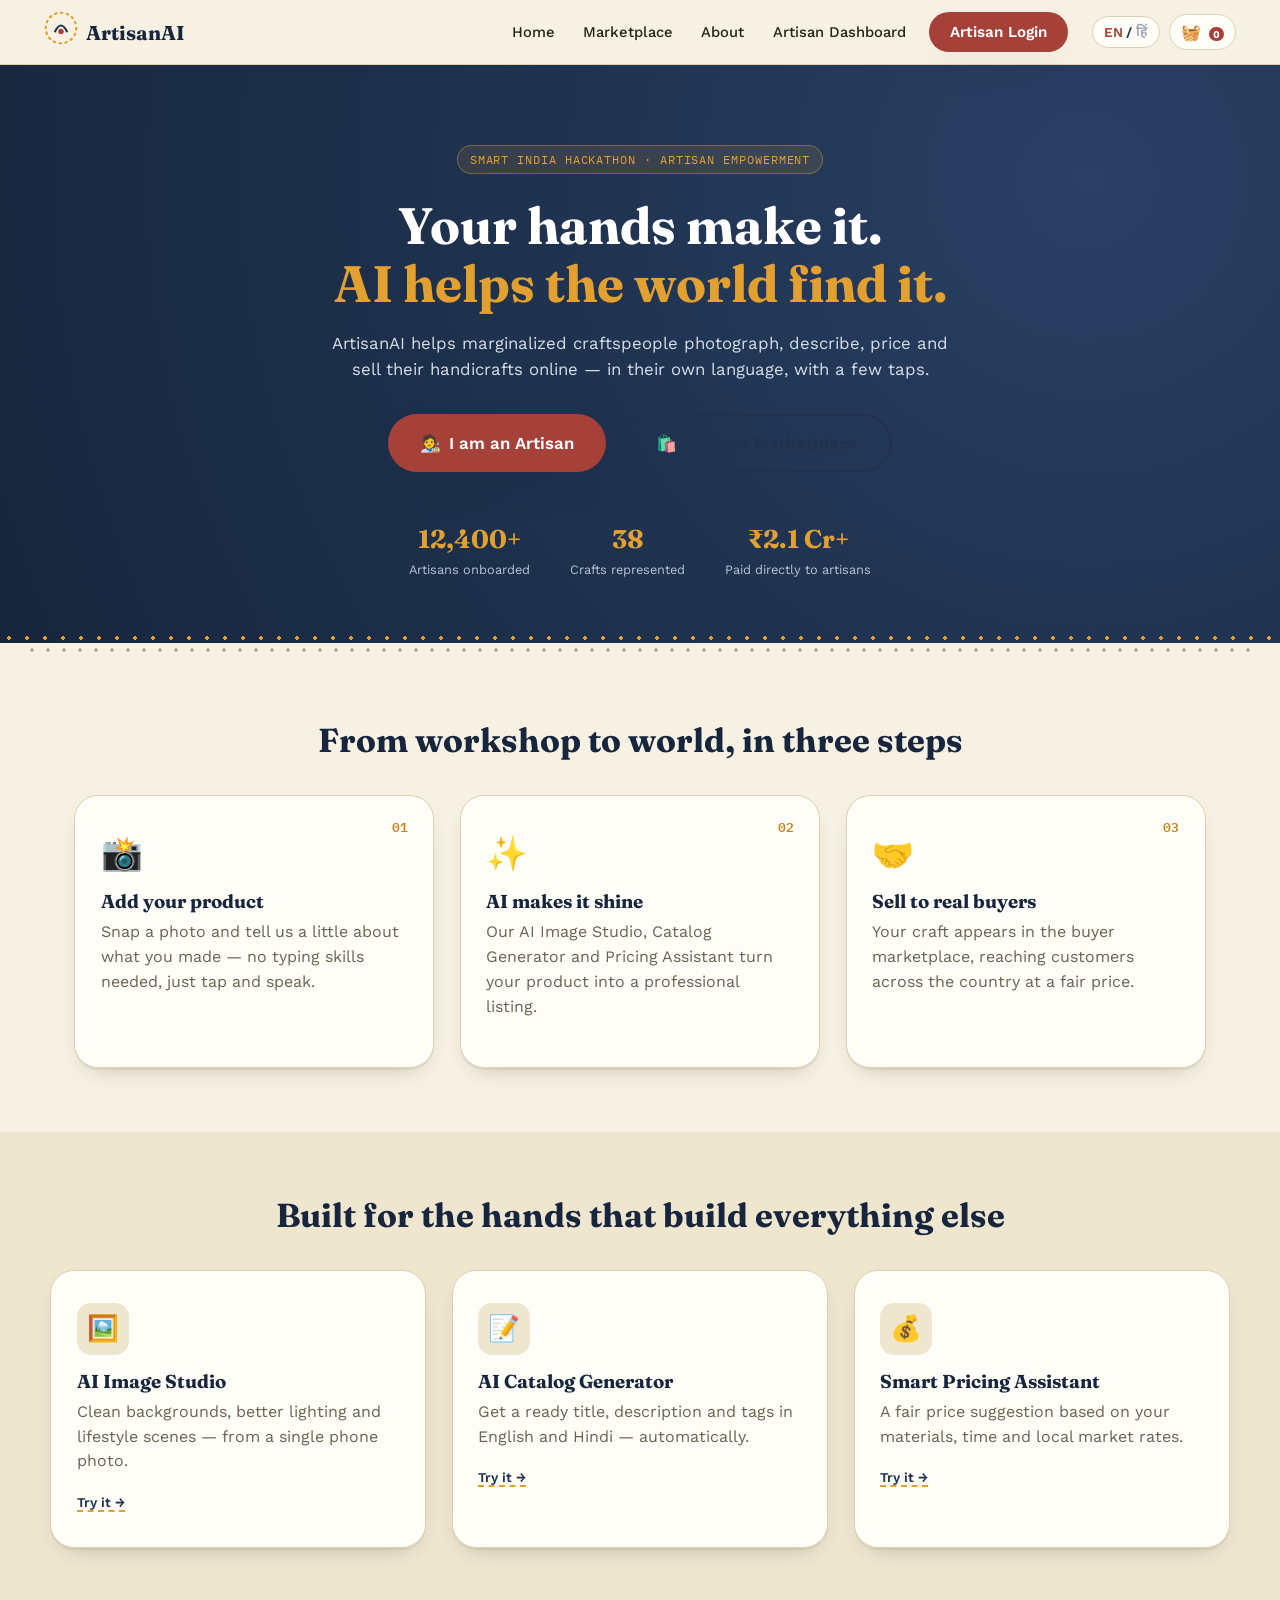
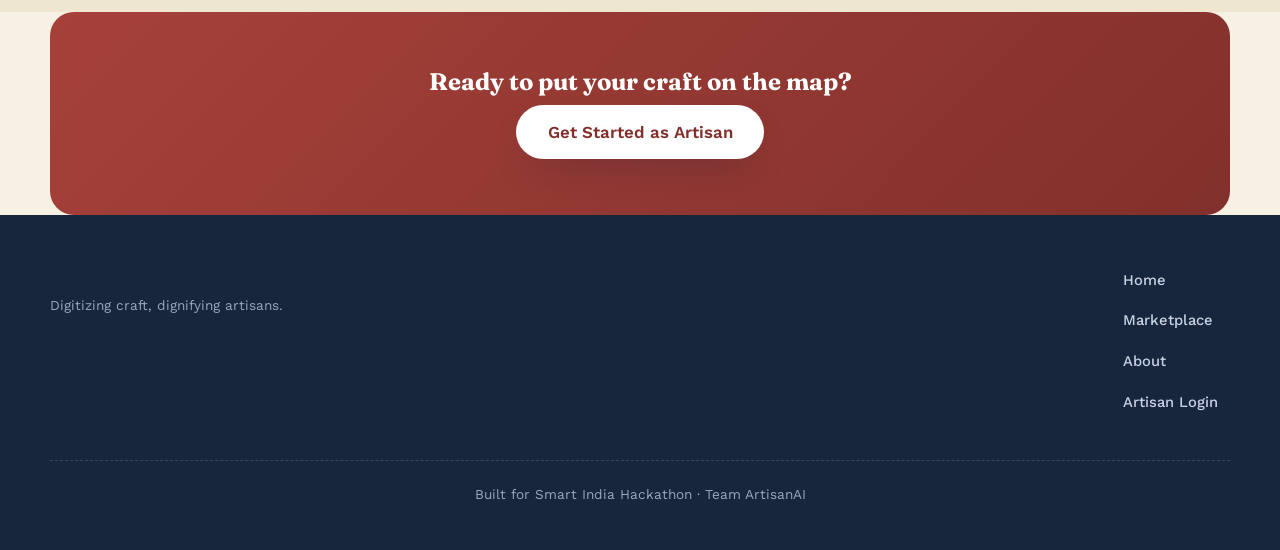
==== frontend/index.html @ 98813cf6 "prepare ArtisianAI for deployment" ====
<!DOCTYPE html>
<html lang="en">
<head>
<meta charset="UTF-8">
<meta name="viewport" content="width=device-width, initial-scale=1.0">
<title>ArtisanAI — Your Craft, Digitized</title>
<meta name="description" content="ArtisanAI helps marginalized artisans digitize, price and sell their handicrafts with the help of AI.">

<link rel="preconnect" href="https://fonts.googleapis.com">
<link href="https://fonts.googleapis.com/css2?family=Fraunces:opsz,wght@9..144,400;9..144,600;9..144,700&family=Work+Sans:wght@400;500;600;700&family=Noto+Sans+Devanagari:wght@400;500;600;700&family=IBM+Plex+Mono:wght@500;600&display=swap" rel="stylesheet">

<link rel="stylesheet" href="style.css">
</head>
<body>

<!-- ============ SITE HEADER ============ -->
<header class="site-header" id="siteHeader">
  <div class="header-inner">
    <a href="#landing" class="brand" data-target="landing">
      <span class="brand-mark" aria-hidden="true">
        <svg viewBox="0 0 40 40" width="34" height="34">
          <circle cx="20" cy="20" r="18" fill="none" stroke="var(--turmeric)" stroke-width="2.5" stroke-dasharray="2 5" stroke-linecap="round"/>
          <path d="M13 24 Q20 10 27 24" fill="none" stroke="var(--indigo)" stroke-width="2.5" stroke-linecap="round"/>
          <circle cx="20" cy="24" r="3.2" fill="var(--madder)"/>
        </svg>
      </span>
      <span class="brand-name">
        <span data-en="ArtisanAI" data-hi="कारीगरAI">ArtisanAI</span>
      </span>
    </a>

    <nav class="main-nav" id="mainNav" aria-label="Primary">
      <button class="nav-link" data-target="landing"><span data-en="Home" data-hi="होम">Home</span></button>
      <button class="nav-link" data-target="marketplace"><span data-en="Marketplace" data-hi="बाज़ार">Marketplace</span></button>
      <button class="nav-link" data-target="about"><span data-en="About" data-hi="जानकारी">About</span></button>
      <button class="nav-link" data-target="dashboard"><span data-en="Artisan Dashboard" data-hi="कारीगर डैशबोर्ड">Artisan Dashboard</span></button>
      <button class="btn btn-primary nav-cta" data-target="login"><span data-en="Artisan Login" data-hi="कारीगर लॉगिन">Artisan Login</span></button>
    </nav>

    <div class="header-tools">
      <button class="lang-toggle" id="langToggle" aria-label="Switch language">
        <span class="lang-opt" data-lang-label-en>EN</span>
        <span class="lang-sep">/</span>
        <span class="lang-opt" data-lang-label-hi>हिं</span>
      </button>
      <button class="cart-btn" data-target="marketplace" aria-label="Cart">
        🧺 <span class="cart-count" id="cartCount">0</span>
      </button>
      <button class="hamburger" id="hamburgerBtn" aria-label="Menu" aria-expanded="false">
        <span></span><span></span><span></span>
      </button>
    </div>
  </div>
</header>

<main id="app">

<!-- ============ 1. LANDING PAGE ============ -->
<section class="page" id="page-landing" data-page="landing">

  <div class="hero">
    <div class="hero-thread" aria-hidden="true"></div>
    <div class="hero-inner">
      <p class="eyebrow" data-en="Smart India Hackathon · Artisan Empowerment" data-hi="स्मार्ट इंडिया हैकाथॉन · कारीगर सशक्तिकरण">Smart India Hackathon · Artisan Empowerment</p>
      <h1 class="hero-title">
        <span data-en="Your hands make it." data-hi="आपके हाथ इसे बनाते हैं।">Your hands make it.</span><br>
        <span class="accent" data-en="AI helps the world find it." data-hi="AI इसे दुनिया तक पहुँचाता है।">AI helps the world find it.</span>
      </h1>
      <p class="hero-sub" data-en="ArtisanAI helps marginalized craftspeople photograph, describe, price and sell their handicrafts online — in their own language, with a few taps." data-hi="ArtisanAI वंचित कारीगरों को उनके हस्तशिल्प की फ़ोटो लेने, विवरण लिखने, सही दाम तय करने और ऑनलाइन बेचने में मदद करता है — अपनी भाषा में, बस कुछ टैप में।">
        ArtisanAI helps marginalized craftspeople photograph, describe, price and sell their handicrafts online — in their own language, with a few taps.
      </p>
      <div class="hero-actions">
        <button class="btn btn-primary btn-lg" data-target="login">
          🧑‍🎨 <span data-en="I am an Artisan" data-hi="मैं एक कारीगर हूँ">I am an Artisan</span>
        </button>
        <button class="btn btn-outline btn-lg" data-target="marketplace">
          🛍️ <span data-en="Explore Marketplace" data-hi="बाज़ार देखें">Explore Marketplace</span>
        </button>
      </div>
      <div class="hero-stats">
        <div class="stat"><strong>12,400+</strong><span data-en="Artisans onboarded" data-hi="जुड़े कारीगर">Artisans onboarded</span></div>
        <div class="stat"><strong>38</strong><span data-en="Crafts represented" data-hi="शिल्प विधाएँ">Crafts represented</span></div>
        <div class="stat"><strong>₹2.1 Cr+</strong><span data-en="Paid directly to artisans" data-hi="कारीगरों को सीधे भुगतान">Paid directly to artisans</span></div>
      </div>
    </div>
  </div>

  <div class="stitch-divider" aria-hidden="true"></div>

  <section class="section">
    <h2 class="section-title" data-en="From workshop to world, in three steps" data-hi="कार्यशाला से दुनिया तक, तीन चरणों में">From workshop to world, in three steps</h2>
    <div class="steps-grid">
      <div class="step-card" data-target="add-product" role="button" tabindex="0">
        <div class="step-num">01</div>
        <div class="step-icon">📸</div>
        <h3 data-en="Add your product" data-hi="अपना उत्पाद जोड़ें">Add your product</h3>
        <p data-en="Snap a photo and tell us a little about what you made — no typing skills needed, just tap and speak." data-hi="एक फ़ोटो खींचें और बताएं कि आपने क्या बनाया है — टाइपिंग की ज़रूरत नहीं, बस टैप करें और बोलें।">Snap a photo and tell us a little about what you made — no typing skills needed, just tap and speak.</p>
      </div>
      <div class="step-card" data-target="image-studio" role="button" tabindex="0">
        <div class="step-num">02</div>
        <div class="step-icon">✨</div>
        <h3 data-en="AI makes it shine" data-hi="AI इसे निखारता है">AI makes it shine</h3>
        <p data-en="Our AI Image Studio, Catalog Generator and Pricing Assistant turn your product into a professional listing." data-hi="हमारा AI इमेज स्टूडियो, कैटलॉग जनरेटर और प्राइसिंग असिस्टेंट आपके उत्पाद को एक पेशेवर लिस्टिंग में बदल देता है।">Our AI Image Studio, Catalog Generator and Pricing Assistant turn your product into a professional listing.</p>
      </div>
      <div class="step-card">
        <div class="step-num">03</div>
        <div class="step-icon">🤝</div>
        <h3 data-en="Sell to real buyers" data-hi="असली ग्राहकों को बेचें">Sell to real buyers</h3>
        <p data-en="Your craft appears in the buyer marketplace, reaching customers across the country at a fair price." data-hi="आपका शिल्प खरीदार बाज़ार में दिखता है, देशभर के ग्राहकों तक उचित दाम पर पहुँचता है।">Your craft appears in the buyer marketplace, reaching customers across the country at a fair price.</p>
      </div>
    </div>
  </section>

  <section class="section section-alt">
    <h2 class="section-title" data-en="Built for the hands that build everything else" data-hi="हर चीज़ बनाने वाले हाथों के लिए बनाया गया">Built for the hands that build everything else</h2>
    <div class="feature-grid">
      <div class="feature-card">
        <div class="feature-icon">🖼️</div>
        <h3 data-en="AI Image Studio" data-hi="AI इमेज स्टूडियो">AI Image Studio</h3>
        <p data-en="Clean backgrounds, better lighting and lifestyle scenes — from a single phone photo." data-hi="साफ़ बैकग्राउंड, बेहतर रोशनी और लाइफस्टाइल दृश्य — सिर्फ़ एक फ़ोन फ़ोटो से।">Clean backgrounds, better lighting and lifestyle scenes — from a single phone photo.</p>
        <button class="link-btn" data-target="image-studio" data-en="Try it →" data-hi="आज़माएँ →">Try it →</button>
      </div>
      <div class="feature-card">
        <div class="feature-icon">📝</div>
        <h3 data-en="AI Catalog Generator" data-hi="AI कैटलॉग जनरेटर">AI Catalog Generator</h3>
        <p data-en="Get a ready title, description and tags in English and Hindi — automatically." data-hi="अंग्रेज़ी और हिंदी में तैयार शीर्षक, विवरण और टैग — अपने आप।">Get a ready title, description and tags in English and Hindi — automatically.</p>
        <button class="link-btn" data-target="catalog-generator" data-en="Try it →" data-hi="आज़माएँ →">Try it →</button>
      </div>
      <div class="feature-card">
        <div class="feature-icon">💰</div>
        <h3 data-en="Smart Pricing Assistant" data-hi="स्मार्ट प्राइसिंग असिस्टेंट">Smart Pricing Assistant</h3>
        <p data-en="A fair price suggestion based on your materials, time and local market rates." data-hi="आपकी सामग्री, समय और स्थानीय बाज़ार भाव के आधार पर उचित दाम का सुझाव।">A fair price suggestion based on your materials, time and local market rates.</p>
        <button class="link-btn" data-target="pricing-assistant" data-en="Try it →" data-hi="आज़माएँ →">Try it →</button>
      </div>
    </div>
  </section>

  <section class="section cta-band">
    <h2 data-en="Ready to put your craft on the map?" data-hi="अपने शिल्प को पहचान दिलाने के लिए तैयार हैं?">Ready to put your craft on the map?</h2>
    <button class="btn btn-primary btn-lg" data-target="login">
      <span data-en="Get Started as Artisan" data-hi="कारीगर के रूप में शुरू करें">Get Started as Artisan</span>
    </button>
  </section>
</section>

<!-- ============ 2. ARTISAN LOGIN ============ -->
<section class="page" id="page-login" data-page="login">
  <div class="auth-shell">
    <div class="auth-art" aria-hidden="true">
      <div class="auth-art-inner">
        <span style="font-size:4rem;">🏺</span>
        <p data-en="“Every product I add takes two minutes. My daughter used to do it for me — now I do it myself.”" data-hi="“हर उत्पाद जोड़ने में मुझे दो मिनट लगते हैं। पहले मेरी बेटी करती थी — अब मैं खुद करती हूँ।”">"Every product I add takes two minutes. My daughter used to do it for me — now I do it myself."</p>
        <span class="auth-art-name" data-en="— Hello Lakshmi Priyaa, Potter, Khurja" data-hi="— लक्ष्मी प्रिया, कुम्हार, खुर्जा">— Hello Lakshmi Priyaa, Potter, Khurja</span>
      </div>
    </div>
    <div class="auth-card">
      <h1 data-en="Welcome back, Artisan" data-hi="वापसी पर स्वागत है, कारीगर">Welcome back, Artisan</h1>
      <p class="auth-sub" data-en="Login with your phone number. No password to remember." data-hi="अपने फ़ोन नंबर से लॉगिन करें। कोई पासवर्ड याद रखने की ज़रूरत नहीं।">Login with your phone number. No password to remember.</p>

      <form id="loginForm">
        <div class="form-step" id="stepPhone">
          <label class="form-label" for="phoneInput" data-en="Mobile number" data-hi="मोबाइल नंबर">Mobile number</label>
          <div class="input-with-icon">
            <span>📱</span>
            <input type="tel" id="phoneInput" placeholder="98xxxxxxxx" maxlength="10" inputmode="numeric" required>
          </div>
          <button type="button" class="btn btn-primary btn-block btn-lg" id="sendOtpBtn" data-en="Send OTP" data-hi="OTP भेजें">Send OTP</button>
          <p class="hint-text" id="otpStatus" role="status"></p>
        </div>

        <div class="form-step hidden" id="stepOtp">
          <label class="form-label" for="otpInput" data-en="Enter 4-digit OTP" data-hi="4 अंकों का OTP दर्ज करें">Enter 4-digit OTP</label>
          <div class="input-with-icon">
            <span>🔐</span>
            <input type="text" id="otpInput" placeholder="0000" maxlength="4" inputmode="numeric">
          </div>
          <p class="hint-text" id="otpHint" role="status"></p>
          <button type="submit" class="btn btn-primary btn-block btn-lg" data-en="Login" data-hi="लॉगिन करें">Login</button>
        </div>
      </form>

      <p class="auth-alt">
        <span data-en="New artisan?" data-hi="नए कारीगर हैं?">New artisan?</span>
        <button class="link-btn" type="button" id="registerLink" data-en="Register in 1 minute" data-hi="1 मिनट में रजिस्टर करें">Register in 1 minute</button>
      </p>
    </div>
  </div>
</section>

<!-- ============ 3. ARTISAN DASHBOARD ============ -->
<section class="page" id="page-dashboard" data-page="dashboard">
  <div class="app-shell">
    <aside class="sidebar">
      <button class="side-link active" data-target="dashboard">🏠 <span data-en="Dashboard" data-hi="डैशबोर्ड">Dashboard</span></button>
      <button class="side-link" data-target="add-product">➕ <span data-en="Add Product" data-hi="उत्पाद जोड़ें">Add Product</span></button>
      <button class="side-link" data-target="my-catalog">📦 <span data-en="My Products" data-hi="मेरे उत्पाद">My Products</span></button>
      <button class="side-link" data-target="image-studio">🖼️ <span data-en="AI Image Studio" data-hi="AI इमेज स्टूडियो">AI Image Studio</span></button>
      <button class="side-link" data-target="catalog-generator">📝 <span data-en="AI Catalog Generator" data-hi="AI कैटलॉग जनरेटर">AI Catalog Generator</span></button>
      <button class="side-link" data-target="pricing-assistant">💰 <span data-en="Smart Pricing" data-hi="स्मार्ट प्राइसिंग">Smart Pricing</span></button>
      <button class="side-link" data-target="marketplace">🛍️ <span data-en="View Marketplace" data-hi="बाज़ार देखें">View Marketplace</span></button>
      <button class="side-link side-link-logout" data-target="landing">🚪 <span data-en="Logout" data-hi="लॉगआउट">Logout</span></button>
    </aside>

    <div class="app-content">
      <div class="content-header">
        <div>
          <h1 data-en="Hello Lakshmi Priyaa 👋" data-hi="नमस्ते, लक्ष्मी प्रिया 👋">Hello Lakshmi Priyaa 👋</h1>
          <p data-en="Here's how your craft is doing today." data-hi="आज आपका शिल्प कैसा प्रदर्शन कर रहा है।">Here's how your craft is doing today.</p>
        </div>
        <button class="btn btn-primary" data-target="add-product">+ <span data-en="Add New Product" data-hi="नया उत्पाद जोड़ें">Add New Product</span></button>
      </div>

      <div class="stat-cards">
        <div class="stat-card" data-target="my-catalog" role="button" tabindex="0">
          <span class="stat-icon">📦</span>
          <strong id="productCount">0</strong>
          <span data-en="Products listed" data-hi="सूचीबद्ध उत्पाद">Products listed</span>
        </div>
        <div class="stat-card">
          <span class="stat-icon">👀</span>
          <strong>2,340</strong>
          <span data-en="Views this month" data-hi="इस माह के व्यू">Views this month</span>
        </div>
        <div class="stat-card">
          <span class="stat-icon">🧾</span>
          <strong>27</strong>
          <span data-en="Orders received" data-hi="प्राप्त ऑर्डर">Orders received</span>
        </div>
        <div class="stat-card">
          <span class="stat-icon">💵</span>
          <strong>₹41,200</strong>
          <span data-en="Total earnings" data-hi="कुल कमाई">Total earnings</span>
        </div>
      </div>

      <div class="dashboard-columns">
        <div class="panel">
          <h2 data-en="Recent products" data-hi="हाल के उत्पाद">Recent products</h2>
          <div class="mini-list" id="dashRecentProducts"></div>
        </div>
        <div class="panel">
          <h2 data-en="Recent orders" data-hi="हाल के ऑर्डर">Recent orders</h2>
          <table class="simple-table">
            <thead>
              <tr>
                <th data-en="Product" data-hi="उत्पाद">Product</th>
                <th data-en="Buyer" data-hi="ग्राहक">Buyer</th>
                <th data-en="Amount" data-hi="राशि">Amount</th>
                <th data-en="Status" data-hi="स्थिति">Status</th>
              </tr>
            </thead>
            <tbody>
              <tr><td data-en="Blue Pottery Vase" data-hi="ब्लू पॉटरी फूलदान">Blue Pottery Vase</td><td>R. Sharma</td><td>₹1,450</td><td><span class="badge badge-success" data-en="Shipped" data-hi="भेजा गया">Shipped</span></td></tr>
              <tr><td data-en="Madhubani Painting" data-hi="मधुबनी पेंटिंग">Madhubani Painting</td><td>A. Iyer</td><td>₹2,200</td><td><span class="badge badge-warning" data-en="Packing" data-hi="पैकिंग में">Packing</span></td></tr>
              <tr><td data-en="Terracotta Diya Set" data-hi="टेराकोटा दीया सेट">Terracotta Diya Set</td><td>S. Khan</td><td>₹680</td><td><span class="badge badge-success" data-en="Delivered" data-hi="डिलीवर हो गया">Delivered</span></td></tr>
            </tbody>
          </table>
        </div>
      </div>
    </div>
  </div>
</section>

<!-- ============ 4. ADD PRODUCT PAGE ============ -->
<section class="page" id="page-add-product" data-page="add-product">
  <div class="app-shell">
    <aside class="sidebar">
      <button class="side-link" data-target="dashboard">🏠 <span data-en="Dashboard" data-hi="डैशबोर्ड">Dashboard</span></button>
      <button class="side-link active" data-target="add-product">➕ <span data-en="Add Product" data-hi="उत्पाद जोड़ें">Add Product</span></button>
      <button class="side-link" data-target="my-catalog">📦 <span data-en="My Products" data-hi="मेरे उत्पाद">My Products</span></button>
      <button class="side-link" data-target="image-studio">🖼️ <span data-en="AI Image Studio" data-hi="AI इमेज स्टूडियो">AI Image Studio</span></button>
      <button class="side-link" data-target="catalog-generator">📝 <span data-en="AI Catalog Generator" data-hi="AI कैटलॉग जनरेटर">AI Catalog Generator</span></button>
      <button class="side-link" data-target="pricing-assistant">💰 <span data-en="Smart Pricing" data-hi="स्मार्ट प्राइसिंग">Smart Pricing</span></button>
      <button class="side-link" data-target="marketplace">🛍️ <span data-en="View Marketplace" data-hi="बाज़ार देखें">View Marketplace</span></button>
    </aside>

    <div class="app-content">
      <div class="content-header">
        <div>
          <h1 data-en="Add a new product" data-hi="नया उत्पाद जोड़ें">Add a new product</h1>
          <p data-en="Fill what you can — our AI tools help with the rest." data-hi="जो जानते हैं भरें — बाकी काम में हमारे AI टूल मदद करेंगे।">Fill what you can — our AI tools help with the rest.</p>
        </div>
      </div>

      <div class="wizard-tracker">
        <span class="wtrack active">1 <em data-en="Photo" data-hi="फ़ोटो">Photo</em></span>
        <span class="wtrack active">2 <em data-en="Details" data-hi="विवरण">Details</em></span>
        <span class="wtrack active">3 <em data-en="AI Help" data-hi="AI मदद">AI Help</em></span>
        <span class="wtrack active">4 <em data-en="Publish" data-hi="प्रकाशित करें">Publish</em></span>
      </div>

      <form class="card-form" id="addProductForm">
        <div class="form-grid">
          <div class="upload-box" id="uploadBox">
            <input type="file" id="productPhoto" accept="image/*" hidden>
            <div id="uploadPreviewWrap">
              <span class="upload-icon">📷</span>
              <p data-en="Tap to add a photo" data-hi="फ़ोटो जोड़ने के लिए टैप करें">Tap to add a photo</p>
            </div>
          </div>

          <div class="form-fields">
            <label class="form-label" data-en="Product name" data-hi="उत्पाद का नाम">Product name</label>
            <input type="text" class="text-input" id="prodName" placeholder="e.g. Blue Pottery Vase">

            <label class="form-label" data-en="Category" data-hi="श्रेणी">Category</label>
            <select class="text-input" id="prodCategory">
              <option data-en="Pottery" data-hi="मिट्टी के बर्तन">Pottery</option>
              <option data-en="Textiles & Weaving" data-hi="वस्त्र और बुनाई">Textiles & Weaving</option>
              <option data-en="Painting" data-hi="चित्रकला">Painting</option>
              <option data-en="Jewelry" data-hi="आभूषण">Jewelry</option>
              <option data-en="Woodwork" data-hi="लकड़ी का काम">Woodwork</option>
            </select>

            <label class="form-label" data-en="Materials used" data-hi="उपयोग की गई सामग्री">Materials used</label>
            <input type="text" class="text-input" id="prodMaterials" placeholder="Clay, natural dye...">

            <label class="form-label" data-en="Short description (optional)" data-hi="संक्षिप्त विवरण (वैकल्पिक)">Short description (optional)</label>
            <textarea class="text-input" id="prodDesc" rows="3" placeholder="Tell us about it in your own words..."></textarea>

            <div class="two-col">
              <div>
                <label class="form-label" data-en="Quantity available" data-hi="उपलब्ध मात्रा">Quantity available</label>
                <input type="number" class="text-input" id="prodQty" value="5" min="1">
              </div>
              <div>
                <label class="form-label" data-en="Your price (₹)" data-hi="आपकी कीमत (₹)">Your price (₹)</label>
                <input type="number" class="text-input" id="prodPrice" placeholder="0">
              </div>
            </div>
          </div>
        </div>

        <div class="ai-help-row">
          <button type="button" class="btn btn-soft" data-target="image-studio">🖼️ <span data-en="Enhance Photo with AI" data-hi="AI से फ़ोटो निखारें">Enhance Photo with AI</span></button>
          <button type="button" class="btn btn-soft" data-target="catalog-generator">📝 <span data-en="Generate Title & Description" data-hi="शीर्षक और विवरण बनाएं">Generate Title & Description</span></button>
          <button type="button" class="btn btn-soft" data-target="pricing-assistant">💰 <span data-en="Suggest Fair Price" data-hi="उचित मूल्य सुझाएं">Suggest Fair Price</span></button>
        </div>

        <div class="form-actions">
          <button type="submit" class="btn btn-primary btn-lg" data-en="Publish Product" data-hi="उत्पाद प्रकाशित करें">Publish Product</button>
        </div>
      </form>
    </div>
  </div>
</section>

<!-- ============ 5. AI IMAGE STUDIO ============ -->
<section class="page" id="page-image-studio" data-page="image-studio">
  <div class="app-shell">
    <aside class="sidebar">
      <button class="side-link" data-target="dashboard">🏠 <span data-en="Dashboard" data-hi="डैशबोर्ड">Dashboard</span></button>
      <button class="side-link" data-target="add-product">➕ <span data-en="Add Product" data-hi="उत्पाद जोड़ें">Add Product</span></button>
      <button class="side-link" data-target="my-catalog">📦 <span data-en="My Products" data-hi="मेरे उत्पाद">My Products</span></button>
      <button class="side-link active" data-target="image-studio">🖼️ <span data-en="AI Image Studio" data-hi="AI इमेज स्टूडियो">AI Image Studio</span></button>
      <button class="side-link" data-target="catalog-generator">📝 <span data-en="AI Catalog Generator" data-hi="AI कैटलॉग जनरेटर">AI Catalog Generator</span></button>
      <button class="side-link" data-target="pricing-assistant">💰 <span data-en="Smart Pricing" data-hi="स्मार्ट प्राइसिंग">Smart Pricing</span></button>
      <button class="side-link" data-target="marketplace">🛍️ <span data-en="View Marketplace" data-hi="बाज़ार देखें">View Marketplace</span></button>
    </aside>

    <div class="app-content">
      <div class="content-header">
        <div>
          <h1>🖼️ <span data-en="AI Image Studio" data-hi="AI इमेज स्टूडियो">AI Image Studio</span></h1>
          <p data-en="Turn one phone photo into a professional product image." data-hi="एक फ़ोन फ़ोटो को पेशेवर उत्पाद छवि में बदलें।">Turn one phone photo into a professional product image.</p>
        </div>
      </div>

      <div class="studio-grid">
        <div class="panel">
          <h2 data-en="1. Your photo" data-hi="1. आपकी फ़ोटो">1. Your photo</h2>
          <div class="preview-box" id="rawPreview">
            <span style="font-size:3rem;">🏺</span>
            <p data-en="Raw photo" data-hi="कच्ची फ़ोटो">Raw photo</p>
          </div>
          <input type="file" id="studioUpload" accept="image/*" hidden>
          <button class="btn btn-outline btn-block" id="studioUploadBtn" data-en="Upload a different photo" data-hi="दूसरी फ़ोटो अपलोड करें">Upload a different photo</button>
        </div>

        <div class="panel">
          <h2 data-en="2. Choose enhancements" data-hi="2. सुधार चुनें">2. Choose enhancements</h2>
          <label class="check-row"><input type="checkbox" checked> <span data-en="Remove background clutter" data-hi="अव्यवस्थित बैकग्राउंड हटाएं">Remove background clutter</span></label>
          <label class="check-row"><input type="checkbox" checked> <span data-en="Improve lighting & sharpness" data-hi="रोशनी और शार्पनेस सुधारें">Improve lighting & sharpness</span></label>
          <label class="check-row"><input type="checkbox"> <span data-en="Add lifestyle scene (home setting)" data-hi="लाइफस्टाइल दृश्य जोड़ें (घर की सेटिंग)">Add lifestyle scene (home setting)</span></label>
          <label class="check-row"><input type="checkbox"> <span data-en="Add soft shadow & reflection" data-hi="हल्की छाया और प्रतिबिंब जोड़ें">Add soft shadow & reflection</span></label>
          <button class="btn btn-primary btn-block btn-lg" id="generateImageBtn" data-en="✨ Enhance with AI" data-hi="✨ AI से निखारें">✨ Enhance with AI</button>
        </div>

        <div class="panel">
          <h2 data-en="3. Result" data-hi="3. परिणाम">3. Result</h2>
          <div class="preview-box preview-box-result" id="resultPreview">
            <span id="resultSpinner" class="hidden spinner"></span>
            <span id="resultContent" style="font-size:3rem;">✨</span>
            <p id="resultLabel" data-en="Your enhanced photo appears here" data-hi="आपकी निखरी हुई फ़ोटो यहाँ दिखेगी">Your enhanced photo appears here</p>
          </div>
          <button class="btn btn-soft btn-block" data-target="catalog-generator" data-en="Next: Generate Catalog →" data-hi="आगे: कैटलॉग बनाएं →">Next: Generate Catalog →</button>
        </div>
      </div>
    </div>
  </div>
</section>

<!-- ============ 6. AI CATALOG GENERATOR ============ -->
<section class="page" id="page-catalog-generator" data-page="catalog-generator">
  <div class="app-shell">
    <aside class="sidebar">
      <button class="side-link" data-target="dashboard">🏠 <span data-en="Dashboard" data-hi="डैशबोर्ड">Dashboard</span></button>
      <button class="side-link" data-target="add-product">➕ <span data-en="Add Product" data-hi="उत्पाद जोड़ें">Add Product</span></button>
      <button class="side-link" data-target="my-catalog">📦 <span data-en="My Products" data-hi="मेरे उत्पाद">My Products</span></button>
      <button class="side-link" data-target="image-studio">🖼️ <span data-en="AI Image Studio" data-hi="AI इमेज स्टूडियो">AI Image Studio</span></button>
      <button class="side-link active" data-target="catalog-generator">📝 <span data-en="AI Catalog Generator" data-hi="AI कैटलॉग जनरेटर">AI Catalog Generator</span></button>
      <button class="side-link" data-target="pricing-assistant">💰 <span data-en="Smart Pricing" data-hi="स्मार्ट प्राइसिंग">Smart Pricing</span></button>
      <button class="side-link" data-target="marketplace">🛍️ <span data-en="View Marketplace" data-hi="बाज़ार देखें">View Marketplace</span></button>
    </aside>

    <div class="app-content">
      <div class="content-header">
        <div>
          <h1>📝 <span data-en="AI Catalog Generator" data-hi="AI कैटलॉग जनरेटर">AI Catalog Generator</span></h1>
          <p data-en="Describe your product in a few words — AI writes the rest." data-hi="अपने उत्पाद को कुछ शब्दों में बताएं — बाकी AI लिखेगा।">Describe your product in a few words — AI writes the rest.</p>
        </div>
      </div>

      <div class="studio-grid two-panel">
        <div class="panel">
          <h2 data-en="Tell us about it" data-hi="इसके बारे में बताएं">Tell us about it</h2>
          <label class="form-label" data-en="Craft type" data-hi="शिल्प प्रकार">Craft type</label>
          <input type="text" class="text-input" id="genCraft" value="Blue Pottery Vase">
          <label class="form-label" data-en="Materials" data-hi="सामग्री">Materials</label>
          <input type="text" class="text-input" id="genMaterials" value="Clay, cobalt glaze">
          <label class="form-label" data-en="Region / village" data-hi="क्षेत्र / गाँव">Region / village</label>
          <input type="text" class="text-input" id="genRegion" value="Jaipur, Rajasthan">
          <label class="form-label" data-en="Output language" data-hi="आउटपुट भाषा">Output language</label>
          <select class="text-input" id="genLang">
            <option value="both" data-en="English + Hindi" data-hi="अंग्रेज़ी + हिंदी">English + Hindi</option>
            <option value="en" data-en="English only" data-hi="केवल अंग्रेज़ी">English only</option>
            <option value="hi" data-en="Hindi only" data-hi="केवल हिंदी">Hindi only</option>
          </select>
          <button class="btn btn-primary btn-block btn-lg" id="generateCatalogBtn" data-en="✨ Generate Listing" data-hi="✨ लिस्टिंग बनाएं">✨ Generate Listing</button>
        </div>

        <div class="panel">
          <h2 data-en="Generated listing" data-hi="बनाई गई लिस्टिंग">Generated listing</h2>
          <div id="catalogOutput" class="catalog-output">
            <p class="hint-text" data-en="Your AI-generated title, description and tags will appear here." data-hi="आपका AI-जनित शीर्षक, विवरण और टैग यहाँ दिखाई देंगे।">Your AI-generated title, description and tags will appear here.</p>
          </div>
          <button class="btn btn-soft btn-block" data-target="pricing-assistant" data-en="Next: Get a Fair Price →" data-hi="आगे: उचित मूल्य पाएं →">Next: Get a Fair Price →</button>
        </div>
      </div>
    </div>
  </div>
</section>

<!-- ============ 7. SMART PRICING ASSISTANT ============ -->
<section class="page" id="page-pricing-assistant" data-page="pricing-assistant">
  <div class="app-shell">
    <aside class="sidebar">
      <button class="side-link" data-target="dashboard">🏠 <span data-en="Dashboard" data-hi="डैशबोर्ड">Dashboard</span></button>
      <button class="side-link" data-target="add-product">➕ <span data-en="Add Product" data-hi="उत्पाद जोड़ें">Add Product</span></button>
      <button class="side-link" data-target="my-catalog">📦 <span data-en="My Products" data-hi="मेरे उत्पाद">My Products</span></button>
      <button class="side-link" data-target="image-studio">🖼️ <span data-en="AI Image Studio" data-hi="AI इमेज स्टूडियो">AI Image Studio</span></button>
      <button class="side-link" data-target="catalog-generator">📝 <span data-en="AI Catalog Generator" data-hi="AI कैटलॉग जनरेटर">AI Catalog Generator</span></button>
      <button class="side-link active" data-target="pricing-assistant">💰 <span data-en="Smart Pricing" data-hi="स्मार्ट प्राइसिंग">Smart Pricing</span></button>
      <button class="side-link" data-target="marketplace">🛍️ <span data-en="View Marketplace" data-hi="बाज़ार देखें">View Marketplace</span></button>
    </aside>

    <div class="app-content">
      <div class="content-header">
        <div>
          <h1>💰 <span data-en="Smart Pricing Assistant" data-hi="स्मार्ट प्राइसिंग असिस्टेंट">Smart Pricing Assistant</span></h1>
          <p data-en="A fair price protects your craft and your income." data-hi="उचित मूल्य आपके शिल्प और आय दोनों की रक्षा करता है।">A fair price protects your craft and your income.</p>
        </div>
      </div>

      <div class="studio-grid two-panel">
        <div class="panel">
          <h2 data-en="Your inputs" data-hi="आपकी जानकारी">Your inputs</h2>
          <label class="form-label" data-en="Cost of materials (₹)" data-hi="सामग्री की लागत (₹)">Cost of materials (₹)</label>
          <input type="number" class="text-input" id="priceMaterials" value="180">
          <label class="form-label" data-en="Hours worked" data-hi="काम के घंटे">Hours worked</label>
          <input type="number" class="text-input" id="priceHours" value="6">
          <label class="form-label" data-en="Your hourly value (₹/hr)" data-hi="आपका प्रति घंटा मूल्य (₹/घं.)">Your hourly value (₹/hr)</label>
          <input type="number" class="text-input" id="priceRate" value="60">
          <label class="form-label" data-en="Craft category" data-hi="शिल्प श्रेणी">Craft category</label>
          <select class="text-input" id="priceCategory">
            <option data-en="Pottery" data-hi="मिट्टी के बर्तन">Pottery</option>
            <option data-en="Textiles & Weaving" data-hi="वस्त्र और बुनाई">Textiles & Weaving</option>
            <option data-en="Painting" data-hi="चित्रकला">Painting</option>
            <option data-en="Jewelry" data-hi="आभूषण">Jewelry</option>
          </select>
          <button class="btn btn-primary btn-block btn-lg" id="calcPriceBtn" data-en="Suggest My Price" data-hi="मेरी कीमत सुझाएं">Suggest My Price</button>
        </div>

        <div class="panel">
          <h2 data-en="Suggested price" data-hi="सुझाई गई कीमत">Suggested price</h2>
          <div class="price-result" id="priceResult">
            <div class="price-range">
              <span class="price-tag" id="priceLow">₹0</span>
              <span>–</span>
              <span class="price-tag price-tag-strong" id="priceHigh">₹0</span>
            </div>
            <p class="hint-text" data-en="Based on your materials, effort and category, adjusted for fairness." data-hi="आपकी सामग्री, मेहनत और श्रेणी के आधार पर, निष्पक्षता के लिए समायोजित।">Based on your materials, effort and category, adjusted for fairness.</p>
            <div class="compare-bars">
              <div class="compare-row">
                <span data-en="Your suggested price" data-hi="आपकी सुझाई कीमत">Your suggested price</span>
                <div class="bar-track"><div class="bar-fill bar-you" id="barYou"></div></div>
              </div>
              <div class="compare-row">
                <span data-en="Market average" data-hi="बाज़ार औसत">Market average</span>
                <div class="bar-track"><div class="bar-fill bar-market" id="barMarket"></div></div>
              </div>
              <div class="compare-row">
                <span data-en="Middleman resale price" data-hi="बिचौलिये की पुनर्विक्रय कीमत">Middleman resale price</span>
                <div class="bar-track"><div class="bar-fill bar-resale" id="barResale"></div></div>
              </div>
            </div>
          </div>
          <button class="btn btn-soft btn-block" data-target="add-product" data-en="Use this price →" data-hi="यह कीमत उपयोग करें →">Use this price →</button>
        </div>
      </div>
    </div>
  </div>
</section>

<!-- ============ 8. PRODUCT CATALOG (ARTISAN'S OWN) ============ -->
<section class="page" id="page-my-catalog" data-page="my-catalog">
  <div class="app-shell">
    <aside class="sidebar">
      <button class="side-link" data-target="dashboard">🏠 <span data-en="Dashboard" data-hi="डैशबोर्ड">Dashboard</span></button>
      <button class="side-link" data-target="add-product">➕ <span data-en="Add Product" data-hi="उत्पाद जोड़ें">Add Product</span></button>
      <button class="side-link active" data-target="my-catalog">📦 <span data-en="My Products" data-hi="मेरे उत्पाद">My Products</span></button>
      <button class="side-link" data-target="image-studio">🖼️ <span data-en="AI Image Studio" data-hi="AI इमेज स्टूडियो">AI Image Studio</span></button>
      <button class="side-link" data-target="catalog-generator">📝 <span data-en="AI Catalog Generator" data-hi="AI कैटलॉग जनरेटर">AI Catalog Generator</span></button>
      <button class="side-link" data-target="pricing-assistant">💰 <span data-en="Smart Pricing" data-hi="स्मार्ट प्राइसिंग">Smart Pricing</span></button>
      <button class="side-link" data-target="marketplace">🛍️ <span data-en="View Marketplace" data-hi="बाज़ार देखें">View Marketplace</span></button>
    </aside>

    <div class="app-content">
      <div class="content-header">
        <div>
          <h1 data-en="My products" data-hi="मेरे उत्पाद">My products</h1>
          <p data-en="Everything you've listed so far." data-hi="अब तक आपके द्वारा सूचीबद्ध सब कुछ।">Everything you've listed so far.</p>
        </div>
        <button class="btn btn-primary" data-target="add-product">+ <span data-en="Add New" data-hi="नया जोड़ें">Add New</span></button>
      </div>
      <div class="toolbar">
        <input type="search" class="text-input" id="myCatalogSearch" placeholder="Search your products...">
      </div>
      <div class="product-grid" id="myCatalogGrid"></div>
    </div>
  </div>
</section>

<!-- ============ 9. BUYER MARKETPLACE ============ -->
<section class="page" id="page-marketplace" data-page="marketplace">
  <section class="marketplace-hero">
    <h1 data-en="Discover handmade, sourced directly from artisans" data-hi="कारीगरों से सीधे हस्तनिर्मित शिल्प खोजें">Discover handmade, sourced directly from artisans</h1>
    <p data-en="Every purchase pays an artisan fairly — no middlemen." data-hi="हर खरीद कारीगर को उचित मूल्य देती है — कोई बिचौलिया नहीं।">Every purchase pays an artisan fairly — no middlemen.</p>
  </section>

  <div class="section">
    <div class="market-toolbar">
      <input type="search" class="text-input" id="marketSearch" placeholder="Search for pottery, sarees, paintings...">
      <select class="text-input" id="marketCategory">
        <option value="all" data-en="All Categories" data-hi="सभी श्रेणियाँ">All Categories</option>
        <option value="Pottery" data-en="Pottery" data-hi="मिट्टी के बर्तन">Pottery</option>
        <option value="Textiles & Weaving" data-en="Textiles & Weaving" data-hi="वस्त्र और बुनाई">Textiles & Weaving</option>
        <option value="Painting" data-en="Painting" data-hi="चित्रकला">Painting</option>
        <option value="Jewelry" data-en="Jewelry" data-hi="आभूषण">Jewelry</option>
      </select>
      <select class="text-input" id="marketSort">
        <option value="popular" data-en="Most Popular" data-hi="सबसे लोकप्रिय">Most Popular</option>
        <option value="low" data-en="Price: Low to High" data-hi="कीमत: कम से ज़्यादा">Price: Low to High</option>
        <option value="high" data-en="Price: High to Low" data-hi="कीमत: ज़्यादा से कम">Price: High to Low</option>
      </select>
    </div>
    <div class="product-grid" id="marketGrid"></div>
  </div>
</section>

<!-- ============ 10. PRODUCT DETAILS ============ -->
<section class="page" id="page-product-details" data-page="product-details">
  <div class="section product-detail-wrap" id="productDetailWrap">
    <!-- populated by JS -->
  </div>
</section>

<!-- ============ 11. ABOUT THE SOLUTION ============ -->
<section class="page" id="page-about" data-page="about">
  <div class="about-hero">
    <h1 data-en="About ArtisanAI" data-hi="ArtisanAI के बारे में">About ArtisanAI</h1>
    <p data-en="A Smart India Hackathon solution for artisan empowerment through AI." data-hi="AI के माध्यम से कारीगर सशक्तिकरण के लिए एक स्मार्ट इंडिया हैकाथॉन समाधान।">A Smart India Hackathon solution for artisan empowerment through AI.</p>
  </div>

  <div class="section">
    <div class="about-grid">
      <div class="about-card">
        <h2>❗ <span data-en="The Problem" data-hi="समस्या">The Problem</span></h2>
        <p data-en="Millions of marginalized artisans create beautiful handicrafts but lack access to digital markets, photography, marketing language and fair pricing knowledge — leaving them dependent on middlemen who take most of the profit." data-hi="लाखों वंचित कारीगर सुंदर हस्तशिल्प बनाते हैं लेकिन उनके पास डिजिटल बाज़ार, फ़ोटोग्राफ़ी, मार्केटिंग भाषा और उचित मूल्य निर्धारण की जानकारी नहीं होती — जिससे वे बिचौलियों पर निर्भर रहते हैं जो अधिकांश मुनाफ़ा ले जाते हैं।">Millions of marginalized artisans create beautiful handicrafts but lack access to digital markets, photography, marketing language and fair pricing knowledge — leaving them dependent on middlemen who take most of the profit.</p>
      </div>
      <div class="about-card">
        <h2>💡 <span data-en="Our Solution" data-hi="हमारा समाधान">Our Solution</span></h2>
        <p data-en="ArtisanAI is a low-literacy-friendly platform where artisans photograph a product and AI handles the rest: image enhancement, bilingual catalog writing, fair price suggestions and a direct-to-buyer marketplace." data-hi="ArtisanAI एक कम-साक्षरता-अनुकूल मंच है जहाँ कारीगर उत्पाद की फ़ोटो खींचते हैं और बाकी काम AI करता है: छवि सुधार, द्विभाषी कैटलॉग लेखन, उचित मूल्य सुझाव और सीधे-ग्राहक बाज़ार।">ArtisanAI is a low-literacy-friendly platform where artisans photograph a product and AI handles the rest: image enhancement, bilingual catalog writing, fair price suggestions and a direct-to-buyer marketplace.</p>
      </div>
    </div>

    <h2 class="section-title" data-en="How AI powers each step" data-hi="AI हर चरण में कैसे मदद करता है">How AI powers each step</h2>
    <div class="steps-grid">
      <div class="step-card">
        <div class="step-icon">🖼️</div>
        <h3 data-en="Computer Vision" data-hi="कंप्यूटर विज़न">Computer Vision</h3>
        <p data-en="Background removal, lighting correction and scene generation for professional product shots." data-hi="पेशेवर उत्पाद तस्वीरों के लिए बैकग्राउंड हटाना, रोशनी सुधार और दृश्य निर्माण।">Background removal, lighting correction and scene generation for professional product shots.</p>
      </div>
      <div class="step-card">
        <div class="step-icon">🗣️</div>
        <h3 data-en="Generative Language Models" data-hi="जनरेटिव भाषा मॉडल">Generative Language Models</h3>
        <p data-en="Bilingual titles, descriptions and SEO tags generated from a few spoken or typed details." data-hi="कुछ बोले या टाइप किए विवरणों से द्विभाषी शीर्षक, विवरण और SEO टैग बनाए जाते हैं।">Bilingual titles, descriptions and SEO tags generated from a few spoken or typed details.</p>
      </div>
      <div class="step-card">
        <div class="step-icon">📊</div>
        <h3 data-en="Market Data Modeling" data-hi="बाज़ार डेटा मॉडलिंग">Market Data Modeling</h3>
        <p data-en="Pricing suggestions that account for material cost, labour time and regional market rates." data-hi="मूल्य सुझाव जो सामग्री लागत, श्रम समय और क्षेत्रीय बाज़ार दरों को ध्यान में रखते हैं।">Pricing suggestions that account for material cost, labour time and regional market rates.</p>
      </div>
    </div>

    <div class="sdg-band">
      <h2 data-en="Aligned with national goals" data-hi="राष्ट्रीय लक्ष्यों के साथ संरेखित">Aligned with national goals</h2>
      <div class="sdg-chips">
        <span class="chip">SDG 1 · <span data-en="No Poverty" data-hi="ग़रीबी उन्मूलन">No Poverty</span></span>
        <span class="chip">SDG 8 · <span data-en="Decent Work" data-hi="बेहतर काम">Decent Work</span></span>
        <span class="chip">SDG 9 · <span data-en="Industry & Innovation" data-hi="उद्योग और नवाचार">Industry & Innovation</span></span>
        <span class="chip">SDG 10 · <span data-en="Reduced Inequality" data-hi="कम असमानता">Reduced Inequality</span></span>
        <span class="chip"><span data-en="Digital India" data-hi="डिजिटल इंडिया">Digital India</span></span>
        <span class="chip"><span data-en="Make in India" data-hi="मेक इन इंडिया">Make in India</span></span>
      </div>
    </div>

    <div class="tech-stack">
      <h2 data-en="Built with" data-hi="निर्मित तकनीक">Built with</h2>
      <div class="tech-chips">
        <span class="chip">HTML5</span><span class="chip">CSS3</span><span class="chip">JavaScript</span>
        <span class="chip">AI Vision APIs</span><span class="chip">NLP / LLM APIs</span><span class="chip">Market Data Models</span>
      </div>
    </div>
  </div>
</section>

</main>

<!-- ============ FOOTER ============ -->
<footer class="site-footer">
  <div class="footer-inner">
    <div>
      <div class="brand-name" style="font-family: 'Fraunces', serif; font-size:1.3rem;">ArtisanAI</div>
      <p data-en="Digitizing craft, dignifying artisans." data-hi="शिल्प को डिजिटल बनाना, कारीगरों को सम्मान देना।">Digitizing craft, dignifying artisans.</p>
    </div>
    <div class="footer-links">
      <button class="nav-link" data-target="landing" data-en="Home" data-hi="होम">Home</button>
      <button class="nav-link" data-target="marketplace" data-en="Marketplace" data-hi="बाज़ार">Marketplace</button>
      <button class="nav-link" data-target="about" data-en="About" data-hi="जानकारी">About</button>
      <button class="nav-link" data-target="login" data-en="Artisan Login" data-hi="कारीगर लॉगिन">Artisan Login</button>
    </div>
    <p class="footer-note" data-en="Built for Smart India Hackathon · Team ArtisanAI" data-hi="स्मार्ट इंडिया हैकाथॉन के लिए बनाया गया · टीम ArtisanAI">Built for Smart India Hackathon · Team ArtisanAI</p>
  </div>
</footer>
</body>
<script src="script.js"></script>
</html>
---- frontend/style.css ----
/* =========================================================
   ArtisanAI — Design tokens
   Palette drawn from Indian dye traditions: indigo vats,
   turmeric (haldi), madder root and unbleached khadi cotton.
   ========================================================= */
:root{
  --paper:      #F7F1E3;
  --paper-alt:  #EFE6D0;
  --card:       #FFFDF7;
  --ink:        #2A2118;
  --ink-soft:   #6B6252;
  --line:       #DED1B0;

  --indigo:       #1F3350;
  --indigo-deep:  #17263D;
  --indigo-light: #34507A;
  --turmeric:     #E2A030;
  --turmeric-deep:#C6841C;
  --madder:       #A6413A;
  --madder-deep:  #82302B;
  --leaf:         #4C7A4E;

  --font-display: 'Fraunces', serif;
  --font-body: 'Work Sans', 'Noto Sans Devanagari', sans-serif;
  --font-mono: 'IBM Plex Mono', monospace;

  --radius-sm: 10px;
  --radius-md: 16px;
  --radius-lg: 24px;
  --shadow-card: 0 2px 0 rgba(42,33,24,.05), 0 10px 24px -14px rgba(42,33,24,.35);
  --shadow-pop: 0 16px 40px -18px rgba(23,38,61,.45);
}

*{ box-sizing:border-box; }
html{ scroll-behavior:smooth; }
body{
  margin:0;
  font-family:var(--font-body);
  background:var(--paper);
  color:var(--ink);
  line-height:1.55;
  -webkit-font-smoothing:antialiased;
}
h1,h2,h3{ font-family:var(--font-display); color:var(--indigo-deep); margin:0 0 .4em; line-height:1.15; }
p{ margin:0 0 1em; color:var(--ink-soft); }
img{ max-width:100%; display:block; }
button{ font-family:inherit; cursor:pointer; }
input,select,textarea{ font-family:inherit; }
a{ color:inherit; }
:focus-visible{ outline:3px solid var(--turmeric); outline-offset:2px; }
.hidden{ display:none !important; }

@media (prefers-reduced-motion: reduce){
  *{ animation-duration:.01ms !important; transition-duration:.01ms !important; scroll-behavior:auto !important; }
}

/* ---------- language toggle ----------
   Elements carrying both data-en and data-hi hold their text in
   one attribute at a time; script.js swaps textContent on toggle,
   so no CSS display trickery is needed here. */

/* =========================================================
   Buttons
   ========================================================= */
.btn{
  display:inline-flex; align-items:center; justify-content:center; gap:.5em;
  border:none; border-radius:999px; font-weight:600; font-size:.95rem;
  padding:.75em 1.4em; transition:transform .15s ease, box-shadow .15s ease, background .15s ease;
  white-space:nowrap;
}
.btn:active{ transform:scale(.97); }
.btn-primary{ background:var(--madder); color:#fff; box-shadow:var(--shadow-pop); }
.btn-primary:hover{ background:var(--madder-deep); }
.btn-outline{ background:transparent; color:var(--indigo); border:2px solid var(--indigo); }
.btn-outline:hover{ background:var(--indigo); color:#fff; }
.btn-soft{ background:var(--paper-alt); color:var(--indigo-deep); border:1.5px dashed var(--ink-soft); }
.btn-soft:hover{ background:#e6dabb; }
.btn-lg{ padding:1em 1.9em; font-size:1.05rem; }
.btn-block{ display:flex; width:100%; }
.link-btn{
  background:none; border:none; color:var(--indigo); font-weight:600; padding:0;
  border-bottom:2px dashed var(--turmeric);
}
.link-btn:hover{ color:var(--madder); }

/* =========================================================
   Header
   ========================================================= */
.site-header{
  position:sticky; top:0; z-index:100;
  background:rgba(247,241,227,.92); backdrop-filter:blur(6px);
  border-bottom:1px solid var(--line);
}
.header-inner{
  max-width:1240px; margin:0 auto; padding:.7rem 1.5rem;
  display:flex; align-items:center; gap:1.5rem;
}
.brand{ display:flex; align-items:center; gap:.5rem; text-decoration:none; background:none; border:none; }
.brand-name{ font-family:var(--font-display); font-weight:700; font-size:1.25rem; color:var(--indigo-deep); }
.main-nav{ display:flex; align-items:center; gap:.3rem; margin-left:auto; flex-wrap:wrap; }
.nav-link{
  background:none; border:none; color:var(--ink); font-weight:500; font-size:.92rem;
  padding:.55em .8em; border-radius:999px;
}
.nav-link:hover{ background:var(--paper-alt); }
.nav-cta{ margin-left:.4rem; }
.header-tools{ display:flex; align-items:center; gap:.6rem; }
.lang-toggle{
  background:var(--card); border:1.5px solid var(--line); border-radius:999px;
  padding:.4em .8em; font-weight:600; font-size:.85rem; color:var(--indigo);
  display:flex; align-items:center; gap:.25em;
}
.lang-opt{ opacity:.45; }
html[data-lang="en"] [data-lang-label-en]{ opacity:1; color:var(--madder); }
html[data-lang="hi"] [data-lang-label-hi]{ opacity:1; color:var(--madder); }
.cart-btn{
  background:var(--card); border:1.5px solid var(--line); border-radius:999px;
  padding:.45em .7em; font-size:1rem; position:relative;
}
.cart-count{
  background:var(--madder); color:#fff; font-size:.65rem; font-weight:700;
  border-radius:999px; padding:.05em .4em; margin-left:.2em;
}
.hamburger{
  display:none; flex-direction:column; gap:4px; background:none; border:none; padding:.4em;
}
.hamburger span{ width:22px; height:2px; background:var(--ink); border-radius:2px; }

/* =========================================================
   Signature element: running-stitch dividers
   ========================================================= */
.stitch-divider{
  height:14px; margin:0 auto; max-width:1240px;
  background-image: radial-gradient(circle, var(--ink-soft) 1.6px, transparent 1.7px);
  background-size:16px 100%; background-repeat:repeat-x; background-position:center;
  opacity:.45;
}
.hero-thread{
  position:absolute; left:0; right:0; bottom:0; height:10px;
  background-image: radial-gradient(circle, var(--turmeric) 1.8px, transparent 1.9px);
  background-size:18px 100%; background-repeat:repeat-x;
}

/* =========================================================
   Pages (SPA sections)
   ========================================================= */
.page{ display:none; }
.page.is-active{ display:block; animation:fadeIn .25s ease; }
@keyframes fadeIn{ from{opacity:0; transform:translateY(6px);} to{opacity:1; transform:translateY(0);} }

.section{ max-width:1180px; margin:0 auto; padding:4rem 1.5rem; }
.section-alt{ background:var(--paper-alt); max-width:none; }
.section-alt > *{ max-width:1180px; margin-left:auto; margin-right:auto; }
.section-title{ text-align:center; font-size:clamp(1.5rem,2.6vw,2.1rem); margin-bottom:2.2rem; }

/* =========================================================
   1. Landing / Hero
   ========================================================= */
.hero{
  position:relative; overflow:hidden;
  background:radial-gradient(circle at 85% 20%, #2a4064 0%, var(--indigo) 45%, var(--indigo-deep) 100%);
  color:#fff; padding:5rem 1.5rem 4rem;
}
.hero-inner{ max-width:900px; margin:0 auto; text-align:center; position:relative; z-index:2; }
.eyebrow{
  display:inline-block; font-family:var(--font-mono); font-size:.72rem; letter-spacing:.08em;
  text-transform:uppercase; color:var(--turmeric); background:rgba(226,160,48,.12);
  border:1px solid rgba(226,160,48,.4); border-radius:999px; padding:.4em 1em; margin-bottom:1.4rem;
}
.hero-title{ font-size:clamp(2rem,5vw,3.2rem); color:#fff; margin-bottom:1rem; }
.hero-title .accent{ color:var(--turmeric); }
.hero-sub{ color:#D8DEE9; font-size:1.05rem; max-width:640px; margin:0 auto 2rem; }
.hero-actions{ display:flex; gap:1rem; justify-content:center; flex-wrap:wrap; margin-bottom:3rem; }
.voice-assistant{ display:flex; flex-direction:column; align-items:center; gap:.45rem; margin:-1.5rem 0 2.5rem; }
.btn-voice{ background:var(--indigo); color:#fff; box-shadow:var(--shadow-pop); }
.btn-voice:hover{ background:var(--indigo-light); }
.btn-voice.is-listening{ background:var(--leaf); animation:pulse-voice 1.2s ease-in-out infinite; }
.voice-status{ margin:0; font-size:.85rem; color:var(--ink-soft); }
.voice-command-row{ display:flex; width:min(100%, 32rem); gap:.5rem; }
.voice-command-input{ flex:1; min-width:0; padding:.75rem 1rem; border:1px solid var(--line); border-radius:var(--radius-sm); background:var(--card); color:var(--ink); }
.voice-submit{ width:2.8rem; border:0; border-radius:var(--radius-sm); background:var(--turmeric); color:var(--ink); font-size:1.3rem; cursor:pointer; }
.voice-submit:disabled{ opacity:.45; cursor:not-allowed; }
@keyframes pulse-voice{ 50%{ transform:scale(1.04); } }
.hero-stats{ display:flex; gap:2.5rem; justify-content:center; flex-wrap:wrap; }
.stat{ display:flex; flex-direction:column; }
.stat strong{ font-family:var(--font-display); font-size:1.6rem; color:var(--turmeric); }
.stat span{ font-size:.8rem; color:#B9C2D4; }

/* Steps */
.steps-grid{ display:grid; grid-template-columns:repeat(3,1fr); gap:1.6rem; }
.step-card{
  background:var(--card); border:1px solid var(--line); border-radius:var(--radius-lg);
  padding:2rem 1.6rem; box-shadow:var(--shadow-card); position:relative;
}
.step-num{
  font-family:var(--font-mono); color:var(--turmeric-deep); font-size:.8rem; font-weight:600;
  position:absolute; top:1.4rem; right:1.6rem;
}
.step-icon{ font-size:2.1rem; margin-bottom:.7rem; }

/* Features */
.feature-grid{ display:grid; grid-template-columns:repeat(3,1fr); gap:1.6rem; }
.feature-card{
  background:var(--card); border:1px solid var(--line); border-radius:var(--radius-lg);
  padding:2rem 1.6rem; text-align:left; box-shadow:var(--shadow-card);
}
.feature-icon{
  font-size:1.6rem; width:52px; height:52px; display:flex; align-items:center; justify-content:center;
  background:var(--paper-alt); border-radius:14px; margin-bottom:1rem;
}

.cta-band{
  text-align:center; background:linear-gradient(135deg,var(--madder),var(--madder-deep));
  border-radius:var(--radius-lg); max-width:1180px; color:#fff; padding:3.5rem 1.5rem;
}
.cta-band h2{ color:#fff; }
.cta-band .btn-primary{ background:#fff; color:var(--madder-deep); }
.cta-band .btn-primary:hover{ background:var(--paper); }

/* =========================================================
   2. Auth / Login
   ========================================================= */
.auth-shell{
  min-height:calc(100vh - 70px);
  display:grid; grid-template-columns:1fr 1fr;
}
.auth-art{
  background:linear-gradient(160deg,var(--indigo),var(--indigo-deep));
  color:#fff; display:flex; align-items:center; justify-content:center; padding:3rem;
  position:relative;
}
.auth-art-inner{ max-width:380px; text-align:center; }
.auth-art-inner p{ color:#E4E8F2; font-family:var(--font-display); font-size:1.3rem; font-style:italic; margin:1.2rem 0; }
.auth-art-name{ color:var(--turmeric); font-size:.85rem; font-weight:600; }
.auth-card{
  display:flex; flex-direction:column; justify-content:center; padding:3rem 3rem; max-width:460px; margin:0 auto; width:100%;
}
.auth-sub{ margin-bottom:2rem; }
.form-label{ display:block; font-weight:600; font-size:.88rem; margin:0 0 .4em; color:var(--indigo-deep); }
.input-with-icon{
  display:flex; align-items:center; gap:.6em; background:var(--card); border:1.5px solid var(--line);
  border-radius:var(--radius-sm); padding:.8em 1em; margin-bottom:1rem;
}
.input-with-icon input{ border:none; background:none; flex:1; font-size:1rem; outline:none; }
.hint-text{ font-size:.82rem; color:var(--ink-soft); margin-top:-.4rem; }
.auth-alt{ margin-top:1.6rem; text-align:center; font-size:.9rem; }

/* =========================================================
   App shell (dashboard-style pages)
   ========================================================= */
.app-shell{ display:flex; min-height:calc(100vh - 70px); align-items:stretch; }
.sidebar{
  width:230px; flex-shrink:0; background:var(--indigo-deep); color:#fff; padding:1.6rem 1rem;
  display:flex; flex-direction:column; gap:.3rem;
}
.side-link{
  display:flex; align-items:center; gap:.6em; background:none; border:none; color:#C8D0DE;
  text-align:left; padding:.7em .8em; border-radius:var(--radius-sm); font-size:.92rem; font-weight:500;
}
.side-link:hover{ background:rgba(255,255,255,.06); color:#fff; }
.side-link.active{ background:var(--turmeric); color:var(--indigo-deep); font-weight:700; }
.side-link-logout{ margin-top:auto; color:#E5B8B4; }
.app-content{ flex:1; padding:2.4rem clamp(1.2rem,3vw,3rem); min-width:0; }
.content-header{
  display:flex; justify-content:space-between; align-items:flex-end; flex-wrap:wrap; gap:1rem; margin-bottom:2rem;
}
.content-header h1{ font-size:1.7rem; margin-bottom:.2em; }

.stat-cards{ display:grid; grid-template-columns:repeat(4,1fr); gap:1.2rem; margin-bottom:2.4rem; }
.stat-card{
  background:var(--card); border:1px solid var(--line); border-radius:var(--radius-md);
  padding:1.4rem; display:flex; flex-direction:column; gap:.2rem; box-shadow:var(--shadow-card);
}
.stat-icon{ font-size:1.3rem; }
.stat-card strong{ font-family:var(--font-display); font-size:1.5rem; color:var(--indigo-deep); }
.stat-card span{ font-size:.82rem; color:var(--ink-soft); }

.dashboard-columns{ display:grid; grid-template-columns:1fr 1.3fr; gap:1.6rem; }
.panel{
  background:var(--card); border:1px solid var(--line); border-radius:var(--radius-md);
  padding:1.6rem; box-shadow:var(--shadow-card);
}
.panel h2{ font-size:1.1rem; }

.mini-list{ display:flex; flex-direction:column; gap:.7rem; }
.mini-item{ display:flex; align-items:center; gap:.8rem; padding:.5rem; border-radius:var(--radius-sm); }
.mini-item:hover{ background:var(--paper-alt); cursor:pointer; }
.mini-thumb{ width:44px; height:44px; border-radius:10px; background:var(--paper-alt); display:flex; align-items:center; justify-content:center; font-size:1.3rem; flex-shrink:0; }
.mini-info{ display:flex; flex-direction:column; }
.mini-info strong{ font-size:.9rem; }
.mini-info span{ font-size:.78rem; color:var(--ink-soft); }

.simple-table{ width:100%; border-collapse:collapse; font-size:.88rem; }
.simple-table th{ text-align:left; color:var(--ink-soft); font-weight:600; padding:.5em .4em; border-bottom:1px solid var(--line); font-size:.78rem; text-transform:uppercase; letter-spacing:.03em; }
.simple-table td{ padding:.65em .4em; border-bottom:1px dashed var(--line); }
.badge{ font-size:.72rem; font-weight:700; padding:.25em .7em; border-radius:999px; }
.badge-success{ background:#E1EEE0; color:var(--leaf); }
.badge-warning{ background:#FBEAD1; color:var(--turmeric-deep); }

/* =========================================================
   4. Add product / forms
   ========================================================= */
.wizard-tracker{ display:flex; gap:1.2rem; margin-bottom:1.8rem; flex-wrap:wrap; }
.wtrack{
  font-family:var(--font-mono); font-size:.8rem; color:var(--ink-soft); display:flex; align-items:center; gap:.4em;
}
.wtrack.active{ color:var(--madder-deep); font-weight:700; }
.wtrack em{ font-style:normal; font-family:var(--font-body); }

.card-form{
  background:var(--card); border:1px solid var(--line); border-radius:var(--radius-lg);
  padding:2rem; box-shadow:var(--shadow-card);
}
.form-grid{ display:grid; grid-template-columns:280px 1fr; gap:2rem; margin-bottom:1.6rem; }
.upload-box{
  border:2px dashed var(--line); border-radius:var(--radius-md); background:var(--paper-alt);
  display:flex; align-items:center; justify-content:center; flex-direction:column; text-align:center;
  min-height:220px; padding:1rem; cursor:pointer; color:var(--ink-soft); overflow:hidden;
}
.upload-box:hover{ border-color:var(--turmeric); }
.upload-icon{ font-size:2.4rem; }
.upload-box img{ width:100%; height:100%; object-fit:cover; border-radius:var(--radius-sm); }
.form-fields{ display:flex; flex-direction:column; gap:.2rem; }
.text-input{
  width:100%; padding:.75em 1em; border:1.5px solid var(--line); border-radius:var(--radius-sm);
  background:var(--card); font-size:.95rem; margin-bottom:1rem; color:var(--ink);
}
.text-input:focus{ border-color:var(--indigo-light); outline:none; }
textarea.text-input{ resize:vertical; }
.two-col{ display:grid; grid-template-columns:1fr 1fr; gap:1rem; }
.ai-help-row{ display:flex; gap:.8rem; flex-wrap:wrap; padding:1.2rem 0; border-top:1px dashed var(--line); }
.form-actions{ text-align:right; }
.check-row{ display:flex; align-items:center; gap:.6em; margin-bottom:.9rem; font-size:.92rem; }
.check-row input{ width:18px; height:18px; accent-color:var(--madder); }

/* =========================================================
   5–7. Studio / generator / pricing
   ========================================================= */
.studio-grid{ display:grid; grid-template-columns:repeat(3,1fr); gap:1.4rem; align-items:start; }
.studio-grid.two-panel{ grid-template-columns:1fr 1fr; }
.preview-box{
  background:var(--paper-alt); border:1.5px dashed var(--line); border-radius:var(--radius-md);
  min-height:180px; display:flex; flex-direction:column; align-items:center; justify-content:center;
  gap:.6rem; margin-bottom:1rem; text-align:center; color:var(--ink-soft); padding:1rem;
}
.preview-box img{ max-height:160px; border-radius:10px; }
.preview-box-result.is-done{ background:linear-gradient(135deg,#eef3ea,#fdf6e3); border-style:solid; border-color:var(--leaf); }
.spinner{
  width:28px; height:28px; border-radius:50%; border:3px solid var(--line); border-top-color:var(--madder);
  animation:spin .8s linear infinite;
}
@keyframes spin{ to{ transform:rotate(360deg); } }

.catalog-output{ min-height:180px; }
.catalog-output h3{ font-size:1.15rem; margin-bottom:.3em; }
.catalog-output .tag-row{ display:flex; gap:.4rem; flex-wrap:wrap; margin:.8rem 0; }
.catalog-output .tag-chip{
  background:var(--paper-alt); border:1px solid var(--line); border-radius:999px; padding:.2em .8em; font-size:.78rem; color:var(--indigo-deep);
}
.lang-block{ padding:.9rem 0; border-top:1px dashed var(--line); }
.lang-block:first-child{ border-top:none; }
.lang-flag{ font-family:var(--font-mono); font-size:.72rem; text-transform:uppercase; letter-spacing:.06em; color:var(--turmeric-deep); font-weight:700; }

.price-result{ text-align:center; }
.price-range{ display:flex; align-items:baseline; justify-content:center; gap:.5rem; margin:.6rem 0 1rem; }
.price-tag{ font-family:var(--font-mono); font-size:1.5rem; color:var(--ink-soft); }
.price-tag-strong{ color:var(--madder-deep); font-weight:700; font-size:1.9rem; }
.compare-bars{ margin-top:1.4rem; text-align:left; display:flex; flex-direction:column; gap:1rem; }
.compare-row span{ font-size:.82rem; color:var(--ink-soft); display:block; margin-bottom:.3em; }
.bar-track{ background:var(--paper-alt); border-radius:999px; height:12px; overflow:hidden; }
.bar-fill{ height:100%; border-radius:999px; width:0%; transition:width .6s ease; }
.bar-you{ background:var(--madder); }
.bar-market{ background:var(--turmeric); }
.bar-resale{ background:var(--ink-soft); }

/* =========================================================
   8–9. Product grids / marketplace
   ========================================================= */
.toolbar{ margin-bottom:1.4rem; max-width:420px; }
.market-toolbar{ display:flex; gap:.8rem; flex-wrap:wrap; margin-bottom:2rem; }
.market-toolbar input{ flex:1; min-width:220px; }
.market-toolbar select{ max-width:220px; }

.marketplace-hero{
  background:var(--paper-alt); text-align:center; padding:3.5rem 1.5rem 3rem;
  border-bottom:1px solid var(--line);
}
.marketplace-hero h1{ font-size:clamp(1.5rem,3.4vw,2.3rem); max-width:800px; margin:0 auto .4em; }
.marketplace-hero p{ max-width:600px; margin:0 auto; }

.product-grid{ display:grid; grid-template-columns:repeat(auto-fill,minmax(230px,1fr)); gap:1.4rem; }
.product-card{
  background:var(--card); border:1px solid var(--line); border-radius:var(--radius-md);
  overflow:hidden; box-shadow:var(--shadow-card); display:flex; flex-direction:column; cursor:pointer;
  transition:transform .15s ease, box-shadow .15s ease;
}
.product-card:hover{ transform:translateY(-4px); box-shadow:0 20px 30px -18px rgba(42,33,24,.3); }
.product-thumb{
  height:150px; background:var(--paper-alt); display:flex; align-items:center; justify-content:center;
  font-size:2.6rem; border-bottom:1px dashed var(--line); position:relative;
}
.product-thumb img{ width:100%; height:100%; object-fit:cover; border-radius:inherit; }
.product-thumb .cat-chip{
  position:absolute; top:.6rem; left:.6rem; background:rgba(31,51,80,.85); color:#fff;
  font-size:.68rem; padding:.2em .7em; border-radius:999px;
}
.product-body{ padding:1rem 1.1rem 1.2rem; display:flex; flex-direction:column; gap:.3rem; flex:1; }
.product-body h3{ font-size:1rem; margin-bottom:0; }
.product-artisan{ font-size:.78rem; color:var(--ink-soft); }
.product-price-row{ display:flex; justify-content:space-between; align-items:center; margin-top:.6rem; }
.product-price{ font-family:var(--font-mono); font-weight:700; color:var(--madder-deep); font-size:1.05rem; }
.mini-btn{
  background:var(--indigo); color:#fff; border:none; border-radius:999px; padding:.4em .9em; font-size:.78rem; font-weight:600;
}
.mini-btn:hover{ background:var(--indigo-light); }
.empty-state{ grid-column:1/-1; text-align:center; padding:3rem 1rem; color:var(--ink-soft); }

/* =========================================================
   10. Product details
   ========================================================= */
.product-detail-wrap{ }
.detail-grid{ display:grid; grid-template-columns:1fr 1fr; gap:2.6rem; align-items:start; }
.detail-gallery-main{
  background:var(--paper-alt); border:1px solid var(--line); border-radius:var(--radius-lg);
  height:340px; display:flex; align-items:center; justify-content:center; font-size:5rem; margin-bottom:.8rem;
}
.detail-thumbs{ display:flex; gap:.6rem; }
.detail-thumbs span{
  width:56px; height:56px; border-radius:10px; background:var(--paper-alt); border:1px solid var(--line);
  display:flex; align-items:center; justify-content:center; font-size:1.4rem;
}
.detail-thumbs img{ width:100%; height:100%; object-fit:cover; border-radius:inherit; }
.detail-info .cat-chip-solo{
  display:inline-block; background:var(--paper-alt); color:var(--indigo-deep); font-size:.75rem;
  padding:.3em .9em; border-radius:999px; margin-bottom:.8rem; font-weight:600;
}
.detail-info h1{ font-size:1.9rem; }
.detail-price-row{ display:flex; align-items:baseline; gap:.6rem; margin:1rem 0 1.6rem; }
.detail-price{ font-family:var(--font-mono); font-size:2rem; font-weight:700; color:var(--madder-deep); }
.detail-actions{ display:flex; gap:1rem; margin-bottom:2rem; flex-wrap:wrap; }
.artisan-box{
  display:flex; align-items:center; gap:1rem; background:var(--card); border:1px solid var(--line);
  border-radius:var(--radius-md); padding:1.1rem; box-shadow:var(--shadow-card);
}
.artisan-avatar{ width:52px; height:52px; border-radius:50%; background:var(--paper-alt); display:flex; align-items:center; justify-content:center; font-size:1.5rem; flex-shrink:0; }
.artisan-box strong{ display:block; }
.artisan-box span{ font-size:.82rem; color:var(--ink-soft); }
.back-link{ margin-bottom:1.6rem; }

/* =========================================================
   11. About
   ========================================================= */
.about-hero{ background:var(--indigo-deep); color:#fff; text-align:center; padding:4rem 1.5rem; }
.about-hero h1{ color:#fff; }
.about-hero p{ color:#C9D2E2; max-width:600px; margin:0 auto; }
.about-grid{ display:grid; grid-template-columns:1fr 1fr; gap:1.6rem; margin-bottom:3rem; }
.about-card{
  background:var(--card); border:1px solid var(--line); border-radius:var(--radius-lg);
  padding:1.8rem; box-shadow:var(--shadow-card);
}
.sdg-band{ text-align:center; margin:3rem 0; }
.sdg-chips, .tech-chips{ display:flex; gap:.6rem; flex-wrap:wrap; justify-content:center; margin-top:1rem; }
.chip{
  background:var(--paper-alt); border:1px solid var(--line); border-radius:999px; padding:.4em 1em; font-size:.82rem; color:var(--indigo-deep); font-weight:600;
}
.tech-stack{ text-align:center; }

/* =========================================================
   Footer
   ========================================================= */
.site-footer{ background:var(--indigo-deep); color:#C9D2E2; padding:3rem 1.5rem 2rem; }
.footer-inner{ max-width:1180px; margin:0 auto; display:flex; flex-wrap:wrap; gap:1.6rem; justify-content:space-between; align-items:flex-start; }
.footer-inner p{ color:#9AA6BC; font-size:.85rem; }
.footer-links{ display:flex; flex-direction:column; gap:.4rem; }
.footer-links .nav-link{ color:#C9D2E2; text-align:left; }
.footer-links .nav-link:hover{ background:rgba(255,255,255,.06); }
.footer-note{ width:100%; text-align:center; border-top:1px dashed rgba(255,255,255,.15); padding-top:1.4rem; margin-top:1rem; font-size:.78rem; }

/* =========================================================
   Responsive
   ========================================================= */
@media (max-width:960px){
  .steps-grid, .feature-grid{ grid-template-columns:1fr; }
  .studio-grid{ grid-template-columns:1fr; }
  .dashboard-columns{ grid-template-columns:1fr; }
  .stat-cards{ grid-template-columns:repeat(2,1fr); }
  .form-grid{ grid-template-columns:1fr; }
  .detail-grid{ grid-template-columns:1fr; }
  .about-grid{ grid-template-columns:1fr; }
  .auth-shell{ grid-template-columns:1fr; }
  .auth-art{ display:none; }
}

@media (max-width:760px){
  .main-nav{
    position:fixed; top:64px; left:0; right:0; bottom:0; background:var(--paper);
    flex-direction:column; align-items:stretch; padding:1.2rem; gap:.3rem; transform:translateX(-100%);
    transition:transform .25s ease; overflow-y:auto;
  }
  .main-nav.open{ transform:translateX(0); }
  .nav-link, .nav-cta{ width:100%; justify-content:flex-start; }
  .hamburger{ display:flex; }
  .app-shell{ flex-direction:column; }
  .sidebar{ width:100%; flex-direction:row; overflow-x:auto; padding:.8rem; }
  .side-link{ flex-direction:column; font-size:.68rem; gap:.2em; white-space:nowrap; padding:.5em .7em; }
  .side-link-logout{ margin-top:0; }
  .stat-cards{ grid-template-columns:1fr 1fr; }
  .header-inner{ flex-wrap:wrap; }
}

@media (max-width:480px){
  .stat-cards{ grid-template-columns:1fr; }
  .two-col{ grid-template-columns:1fr; }
  .hero-stats{ gap:1.4rem; }
}
.detail-gallery-main img{ width:100%; height:100%; object-fit:contain; border-radius:inherit; }
.detail-thumbs img{ width:100%; height:100%; object-fit:cover; border-radius:inherit; }
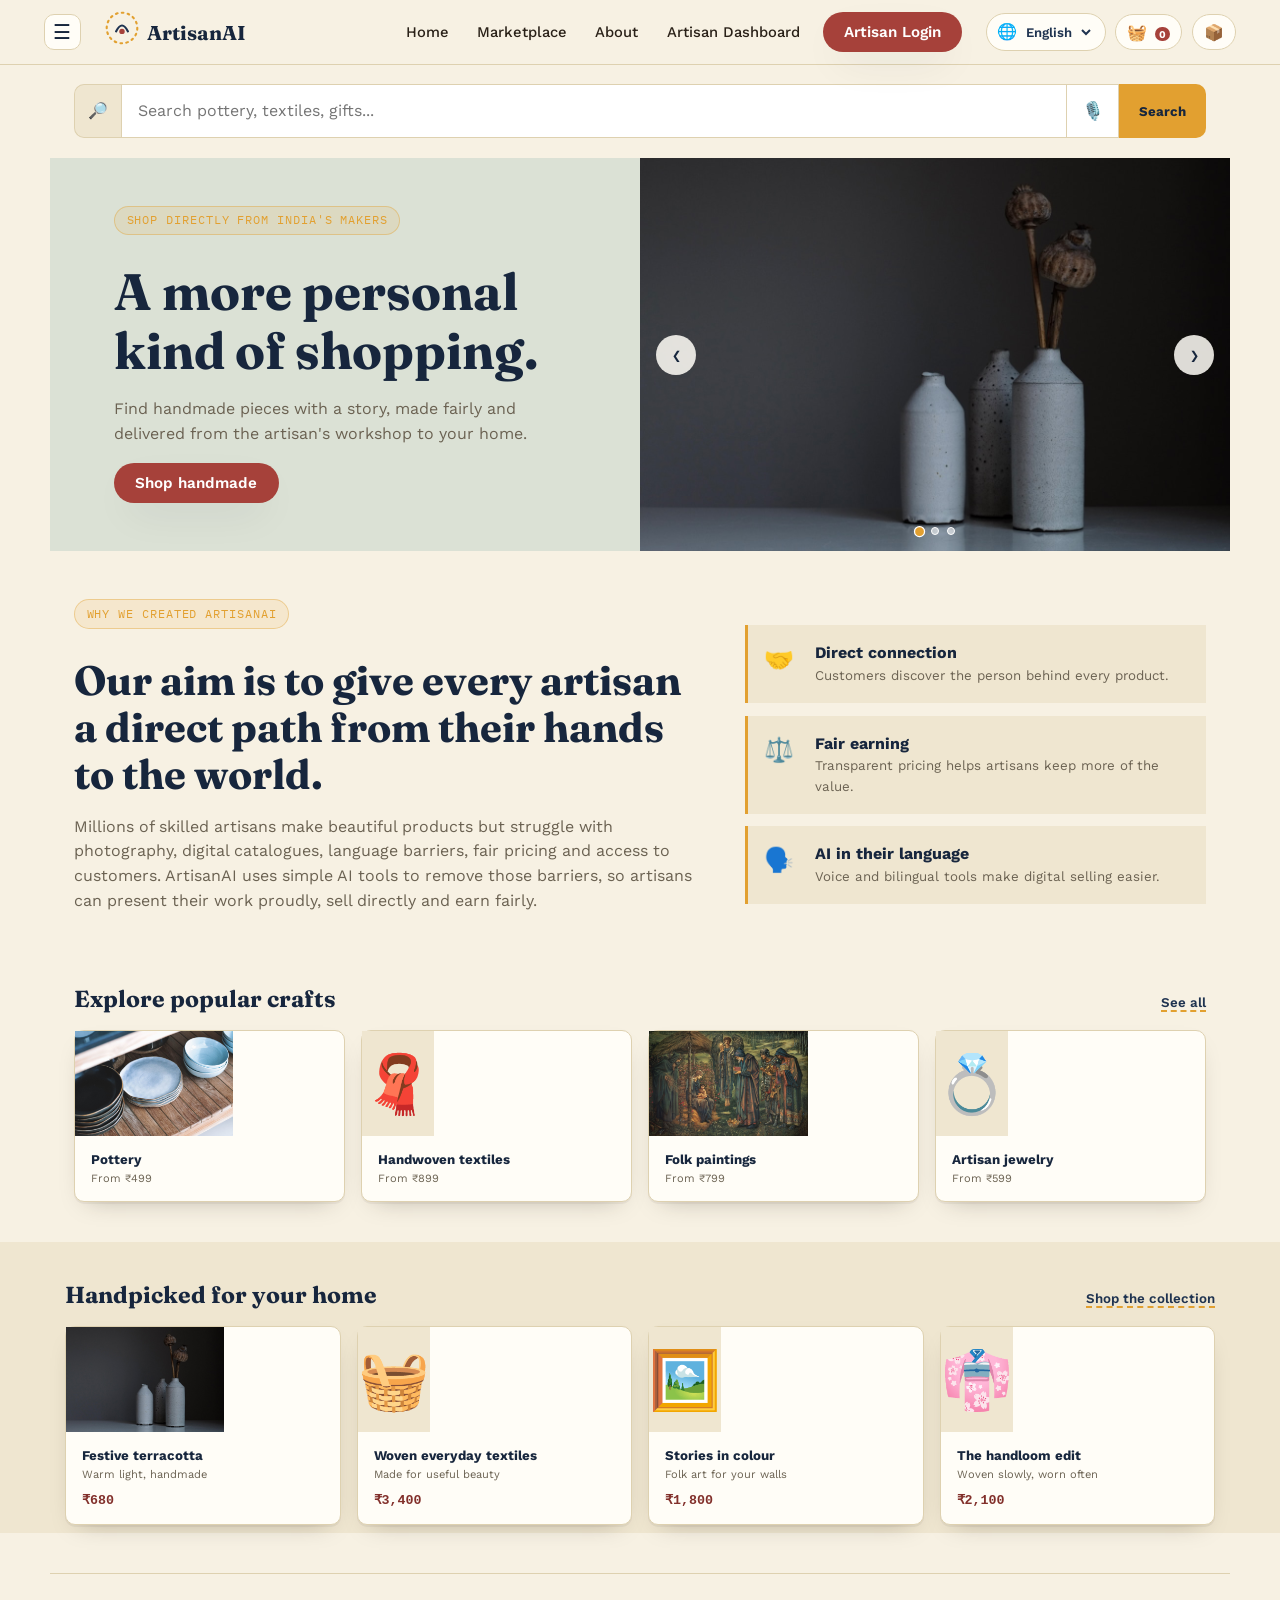
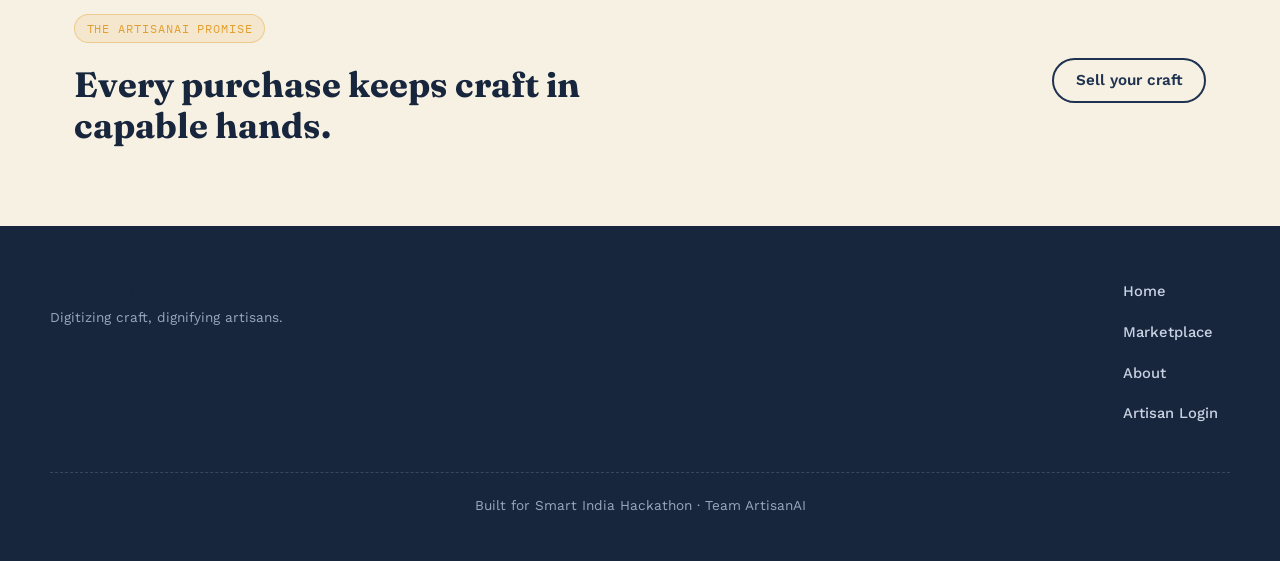
==== commit b44d4262: "Publish ArtisanAI website updates" ====
--- a/frontend/index.html
+++ b/frontend/index.html
@@ -16,6 +16,7 @@
 <!-- ============ SITE HEADER ============ -->
 <header class="site-header" id="siteHeader">
   <div class="header-inner">
+    <button class="left-menu-toggle" id="leftMenuToggle" type="button" aria-label="Open menu" aria-expanded="false" aria-controls="leftMenu">☰</button>
     <a href="#landing" class="brand" data-target="landing">
       <span class="brand-mark" aria-hidden="true">
         <svg viewBox="0 0 40 40" width="34" height="34">
@@ -38,14 +39,23 @@
     </nav>
 
     <div class="header-tools">
-      <button class="lang-toggle" id="langToggle" aria-label="Switch language">
-        <span class="lang-opt" data-lang-label-en>EN</span>
-        <span class="lang-sep">/</span>
-        <span class="lang-opt" data-lang-label-hi>हिं</span>
-      </button>
-      <button class="cart-btn" data-target="marketplace" aria-label="Cart">
+      <label class="language-picker" for="languageSelect">
+        <span aria-hidden="true">🌐</span>
+        <select id="languageSelect" aria-label="Choose language">
+          <option value="en">English</option>
+          <option value="hi">हिंदी</option>
+          <option value="bn">বাংলা</option>
+          <option value="ta">தமிழ்</option>
+          <option value="te">తెలుగు</option>
+          <option value="mr">मराठी</option>
+          <option value="kn">ಕನ್ನಡ</option>
+          <option value="gu">ગુજરાતી</option>
+        </select>
+      </label>
+      <button class="cart-btn" data-target="cart" aria-label="Cart">
         🧺 <span class="cart-count" id="cartCount">0</span>
       </button>
+      <button class="orders-btn" data-target="my-orders" aria-label="My orders" title="My orders">📦</button>
       <button class="hamburger" id="hamburgerBtn" aria-label="Menu" aria-expanded="false">
         <span></span><span></span><span></span>
       </button>
@@ -53,94 +63,93 @@
   </div>
 </header>
 
+<aside class="left-menu" id="leftMenu" aria-label="Site menu" hidden>
+  <div class="left-menu-head"><strong data-en="ArtisanAI Menu" data-hi="ArtisanAI मेनू">ArtisanAI Menu</strong><button type="button" id="leftMenuClose" aria-label="Close menu">×</button></div>
+  <nav class="left-menu-links">
+    <button data-target="landing">⌂ <span data-en="Home" data-hi="होम">Home</span></button>
+    <button data-target="marketplace">🛍️ <span data-en="Marketplace" data-hi="बाज़ार">Marketplace</span></button>
+    <button data-target="about">ⓘ <span data-en="About ArtisanAI" data-hi="ArtisanAI के बारे में">About ArtisanAI</span></button>
+    <button data-target="dashboard">🧑‍🎨 <span data-en="Artisan Dashboard" data-hi="कारीगर डैशबोर्ड">Artisan Dashboard</span></button>
+    <button data-target="login">↪ <span data-en="Artisan Login" data-hi="कारीगर लॉगिन">Artisan Login</span></button>
+  </nav>
+  <div class="left-menu-categories">
+    <strong data-en="Shop by category" data-hi="श्रेणी के अनुसार खरीदें">Shop by category</strong>
+    <button data-side-category="all" data-en="All products" data-hi="सभी उत्पाद">All products</button>
+    <button data-side-category="Pottery" data-en="🏺 Pottery" data-hi="🏺 मिट्टी के बर्तन">🏺 Pottery</button>
+    <button data-side-category="Textiles & Weaving" data-en="🧣 Textiles & Weaving" data-hi="🧣 वस्त्र और बुनाई">🧣 Textiles & Weaving</button>
+    <button data-side-category="Painting" data-en="🎨 Painting" data-hi="🎨 चित्रकला">🎨 Painting</button>
+    <button data-side-category="Jewelry" data-en="💍 Jewelry" data-hi="💍 आभूषण">💍 Jewelry</button>
+    <button data-side-category="Woodwork" data-en="🪵 Woodwork" data-hi="🪵 लकड़ी का काम">🪵 Woodwork</button>
+    <button data-side-category="Metalwork" data-en="🔔 Metalwork" data-hi="🔔 धातु शिल्प">🔔 Metalwork</button>
+  </div>
+</aside>
+<div class="left-menu-backdrop" id="leftMenuBackdrop" hidden></div>
+
 <main id="app">
 
 <!-- ============ 1. LANDING PAGE ============ -->
 <section class="page" id="page-landing" data-page="landing">
-
-  <div class="hero">
-    <div class="hero-thread" aria-hidden="true"></div>
-    <div class="hero-inner">
-      <p class="eyebrow" data-en="Smart India Hackathon · Artisan Empowerment" data-hi="स्मार्ट इंडिया हैकाथॉन · कारीगर सशक्तिकरण">Smart India Hackathon · Artisan Empowerment</p>
-      <h1 class="hero-title">
-        <span data-en="Your hands make it." data-hi="आपके हाथ इसे बनाते हैं।">Your hands make it.</span><br>
-        <span class="accent" data-en="AI helps the world find it." data-hi="AI इसे दुनिया तक पहुँचाता है।">AI helps the world find it.</span>
-      </h1>
-      <p class="hero-sub" data-en="ArtisanAI helps marginalized craftspeople photograph, describe, price and sell their handicrafts online — in their own language, with a few taps." data-hi="ArtisanAI वंचित कारीगरों को उनके हस्तशिल्प की फ़ोटो लेने, विवरण लिखने, सही दाम तय करने और ऑनलाइन बेचने में मदद करता है — अपनी भाषा में, बस कुछ टैप में।">
-        ArtisanAI helps marginalized craftspeople photograph, describe, price and sell their handicrafts online — in their own language, with a few taps.
-      </p>
-      <div class="hero-actions">
-        <button class="btn btn-primary btn-lg" data-target="login">
-          🧑‍🎨 <span data-en="I am an Artisan" data-hi="मैं एक कारीगर हूँ">I am an Artisan</span>
-        </button>
-        <button class="btn btn-outline btn-lg" data-target="marketplace">
-          🛍️ <span data-en="Explore Marketplace" data-hi="बाज़ार देखें">Explore Marketplace</span>
-        </button>
-      </div>
-      <div class="hero-stats">
-        <div class="stat"><strong>12,400+</strong><span data-en="Artisans onboarded" data-hi="जुड़े कारीगर">Artisans onboarded</span></div>
-        <div class="stat"><strong>38</strong><span data-en="Crafts represented" data-hi="शिल्प विधाएँ">Crafts represented</span></div>
-        <div class="stat"><strong>₹2.1 Cr+</strong><span data-en="Paid directly to artisans" data-hi="कारीगरों को सीधे भुगतान">Paid directly to artisans</span></div>
-      </div>
-    </div>
-  </div>
-
-  <div class="stitch-divider" aria-hidden="true"></div>
-
-  <section class="section">
-    <h2 class="section-title" data-en="From workshop to world, in three steps" data-hi="कार्यशाला से दुनिया तक, तीन चरणों में">From workshop to world, in three steps</h2>
-    <div class="steps-grid">
-      <div class="step-card" data-target="add-product" role="button" tabindex="0">
-        <div class="step-num">01</div>
-        <div class="step-icon">📸</div>
-        <h3 data-en="Add your product" data-hi="अपना उत्पाद जोड़ें">Add your product</h3>
-        <p data-en="Snap a photo and tell us a little about what you made — no typing skills needed, just tap and speak." data-hi="एक फ़ोटो खींचें और बताएं कि आपने क्या बनाया है — टाइपिंग की ज़रूरत नहीं, बस टैप करें और बोलें।">Snap a photo and tell us a little about what you made — no typing skills needed, just tap and speak.</p>
-      </div>
-      <div class="step-card" data-target="image-studio" role="button" tabindex="0">
-        <div class="step-num">02</div>
-        <div class="step-icon">✨</div>
-        <h3 data-en="AI makes it shine" data-hi="AI इसे निखारता है">AI makes it shine</h3>
-        <p data-en="Our AI Image Studio, Catalog Generator and Pricing Assistant turn your product into a professional listing." data-hi="हमारा AI इमेज स्टूडियो, कैटलॉग जनरेटर और प्राइसिंग असिस्टेंट आपके उत्पाद को एक पेशेवर लिस्टिंग में बदल देता है।">Our AI Image Studio, Catalog Generator and Pricing Assistant turn your product into a professional listing.</p>
-      </div>
-      <div class="step-card">
-        <div class="step-num">03</div>
-        <div class="step-icon">🤝</div>
-        <h3 data-en="Sell to real buyers" data-hi="असली ग्राहकों को बेचें">Sell to real buyers</h3>
-        <p data-en="Your craft appears in the buyer marketplace, reaching customers across the country at a fair price." data-hi="आपका शिल्प खरीदार बाज़ार में दिखता है, देशभर के ग्राहकों तक उचित दाम पर पहुँचता है।">Your craft appears in the buyer marketplace, reaching customers across the country at a fair price.</p>
-      </div>
+  <div class="storefront-search">
+    <span>🔎</span>
+    <input id="homeSearch" type="search" placeholder="Search pottery, textiles, gifts..." aria-label="Search products">
+    <button type="button" class="voice-search-btn" id="homeVoiceSearchBtn" aria-label="Search by voice" title="Search by voice">🎙️</button>
+    <button type="button" id="homeSearchBtn" data-target="marketplace">Search</button>
+    <p class="voice-search-status" id="homeVoiceSearchStatus" role="status" aria-live="polite"></p>
+  </div>
+  <div class="storefront-hero">
+    <div class="storefront-hero-copy">
+      <p class="eyebrow" data-en="Shop directly from India's makers" data-hi="भारत के कारीगरों से सीधे खरीदें">Shop directly from India's makers</p>
+      <h1 data-en="A more personal kind of shopping." data-hi="खरीदारी का एक अधिक व्यक्तिगत अनुभव।">A more personal kind of shopping.</h1>
+      <p data-en="Find handmade pieces with a story, made fairly and delivered from the artisan's workshop to your home." data-hi="कहानी वाले हस्तनिर्मित उत्पाद खोजें, उचित मूल्य पर, कारीगर की कार्यशाला से आपके घर तक।">Find handmade pieces with a story, made fairly and delivered from the artisan's workshop to your home.</p>
+      <button class="btn btn-primary" data-target="marketplace" data-en="Shop handmade" data-hi="हस्तनिर्मित खरीदें">Shop handmade</button>
+    </div>
+    <div class="storefront-hero-art" aria-label="Artisan product collection">
+      <video class="hero-work-video" autoplay muted loop playsinline preload="metadata" poster="https://images.unsplash.com/photo-1578749556568-bc2c40e68b61?auto=format&fit=crop&w=1000&q=80" aria-label="Artisan working with clay">
+        <source src="https://cdn.coverr.co/videos/coverr-a-woman-making-pottery-1576/1080p.mp4" type="video/mp4">
+      </video>
+      <div class="hero-slide is-active" style="background-image:url('assets/artisan-making-pottery.jpg')" role="img" aria-label="Handmade pottery collection"></div>
+      <div class="hero-slide" style="background-image:url('assets/artisan-pottery.jpg')" role="img" aria-label="Handmade pottery collection"></div>
+      <div class="hero-slide" style="background-image:url('assets/saree-making-new.jpg')" role="img" aria-label="Artisan sewing handwoven saree fabric"></div>
+      <button type="button" class="hero-slide-control hero-slide-prev" id="heroSlidePrev" aria-label="Previous image">‹</button>
+      <button type="button" class="hero-slide-control hero-slide-next" id="heroSlideNext" aria-label="Next image">›</button>
+      <div class="hero-slide-dots" aria-label="Choose hero image">
+        <button type="button" class="is-active" data-slide="0" aria-label="Show image 1"></button>
+        <button type="button" data-slide="1" aria-label="Show image 2"></button>
+        <button type="button" data-slide="2" aria-label="Show image 3"></button>
+      </div>
+    </div>
+  </div>
+  <section class="mission-section">
+    <div class="mission-copy">
+      <p class="eyebrow" data-en="Why we created ArtisanAI" data-hi="हमने ArtisanAI क्यों बनाया">Why we created ArtisanAI</p>
+      <h2 data-en="Our aim is to give every artisan a direct path from their hands to the world." data-hi="हमारा उद्देश्य हर कारीगर को उसके हाथों से दुनिया तक सीधा रास्ता देना है।">Our aim is to give every artisan a direct path from their hands to the world.</h2>
+      <p data-en="Millions of skilled artisans make beautiful products but struggle with photography, digital catalogues, language barriers, fair pricing and access to customers. ArtisanAI uses simple AI tools to remove those barriers, so artisans can present their work proudly, sell directly and earn fairly." data-hi="लाखों कुशल कारीगर सुंदर उत्पाद बनाते हैं, लेकिन फ़ोटोग्राफ़ी, डिजिटल कैटलॉग, भाषा की बाधा, उचित मूल्य और ग्राहकों तक पहुंच की समस्याओं का सामना करते हैं। ArtisanAI आसान AI टूल्स से इन बाधाओं को दूर करता है, ताकि कारीगर अपना काम गर्व से दिखा सकें, सीधे बेच सकें और उचित कमाई कर सकें।">Millions of skilled artisans make beautiful products but struggle with photography, digital catalogues, language barriers, fair pricing and access to customers. ArtisanAI uses simple AI tools to remove those barriers, so artisans can present their work proudly, sell directly and earn fairly.</p>
+    </div>
+    <div class="mission-points">
+      <div><span>🤝</span><strong data-en="Direct connection" data-hi="सीधा संपर्क">Direct connection</strong><small data-en="Customers discover the person behind every product." data-hi="ग्राहक हर उत्पाद के पीछे के व्यक्ति को जान पाते हैं।">Customers discover the person behind every product.</small></div>
+      <div><span>⚖️</span><strong data-en="Fair earning" data-hi="उचित कमाई">Fair earning</strong><small data-en="Transparent pricing helps artisans keep more of the value." data-hi="पारदर्शी मूल्य निर्धारण से कारीगर अधिक कमाई रखते हैं।">Transparent pricing helps artisans keep more of the value.</small></div>
+      <div><span>🗣️</span><strong data-en="AI in their language" data-hi="अपनी भाषा में AI">AI in their language</strong><small data-en="Voice and bilingual tools make digital selling easier." data-hi="आवाज़ और द्विभाषी टूल डिजिटल बिक्री को आसान बनाते हैं।">Voice and bilingual tools make digital selling easier.</small></div>
     </div>
   </section>
-
-  <section class="section section-alt">
-    <h2 class="section-title" data-en="Built for the hands that build everything else" data-hi="हर चीज़ बनाने वाले हाथों के लिए बनाया गया">Built for the hands that build everything else</h2>
-    <div class="feature-grid">
-      <div class="feature-card">
-        <div class="feature-icon">🖼️</div>
-        <h3 data-en="AI Image Studio" data-hi="AI इमेज स्टूडियो">AI Image Studio</h3>
-        <p data-en="Clean backgrounds, better lighting and lifestyle scenes — from a single phone photo." data-hi="साफ़ बैकग्राउंड, बेहतर रोशनी और लाइफस्टाइल दृश्य — सिर्फ़ एक फ़ोन फ़ोटो से।">Clean backgrounds, better lighting and lifestyle scenes — from a single phone photo.</p>
-        <button class="link-btn" data-target="image-studio" data-en="Try it →" data-hi="आज़माएँ →">Try it →</button>
-      </div>
-      <div class="feature-card">
-        <div class="feature-icon">📝</div>
-        <h3 data-en="AI Catalog Generator" data-hi="AI कैटलॉग जनरेटर">AI Catalog Generator</h3>
-        <p data-en="Get a ready title, description and tags in English and Hindi — automatically." data-hi="अंग्रेज़ी और हिंदी में तैयार शीर्षक, विवरण और टैग — अपने आप।">Get a ready title, description and tags in English and Hindi — automatically.</p>
-        <button class="link-btn" data-target="catalog-generator" data-en="Try it →" data-hi="आज़माएँ →">Try it →</button>
-      </div>
-      <div class="feature-card">
-        <div class="feature-icon">💰</div>
-        <h3 data-en="Smart Pricing Assistant" data-hi="स्मार्ट प्राइसिंग असिस्टेंट">Smart Pricing Assistant</h3>
-        <p data-en="A fair price suggestion based on your materials, time and local market rates." data-hi="आपकी सामग्री, समय और स्थानीय बाज़ार भाव के आधार पर उचित दाम का सुझाव।">A fair price suggestion based on your materials, time and local market rates.</p>
-        <button class="link-btn" data-target="pricing-assistant" data-en="Try it →" data-hi="आज़माएँ →">Try it →</button>
-      </div>
+  <section class="storefront-section">
+    <div class="storefront-heading"><h2 data-en="Explore popular crafts" data-hi="लोकप्रिय शिल्प देखें">Explore popular crafts</h2><button class="link-btn" data-target="marketplace" data-en="See all" data-hi="सभी देखें">See all</button></div>
+    <div class="category-tiles">
+      <button data-product-id="1"><span><img src="assets/artisan-pottery.jpg" alt="Blue pottery collection"></span><strong data-en="Pottery" data-hi="मिट्टी के बर्तन">Pottery</strong><small data-en="From ₹499" data-hi="₹499 से">From ₹499</small></button>
+      <button data-product-id="4"><span>🧣</span><strong data-en="Handwoven textiles" data-hi="हाथ से बुने वस्त्र">Handwoven textiles</strong><small data-en="From ₹899" data-hi="₹899 से">From ₹899</small></button>
+      <button data-product-id="2"><span><img src="assets/artisan-art.jpg" alt="Folk painting collection"></span><strong data-en="Folk paintings" data-hi="लोक चित्रकला">Folk paintings</strong><small data-en="From ₹799" data-hi="₹799 से">From ₹799</small></button>
+      <button data-product-id="5"><span>💍</span><strong data-en="Artisan jewelry" data-hi="कारीगर आभूषण">Artisan jewelry</strong><small data-en="From ₹599" data-hi="₹599 से">From ₹599</small></button>
     </div>
   </section>
-
-  <section class="section cta-band">
-    <h2 data-en="Ready to put your craft on the map?" data-hi="अपने शिल्प को पहचान दिलाने के लिए तैयार हैं?">Ready to put your craft on the map?</h2>
-    <button class="btn btn-primary btn-lg" data-target="login">
-      <span data-en="Get Started as Artisan" data-hi="कारीगर के रूप में शुरू करें">Get Started as Artisan</span>
-    </button>
+  <section class="storefront-section storefront-deals">
+    <div class="storefront-heading"><h2 data-en="Handpicked for your home" data-hi="आपके घर के लिए चुने हुए उत्पाद">Handpicked for your home</h2><button class="link-btn" data-target="marketplace" data-en="Shop the collection" data-hi="कलेक्शन खरीदें">Shop the collection</button></div>
+    <div class="home-product-grid">
+      <button class="home-product" data-product-id="3"><span><img src="assets/artisan-making-pottery.jpg" alt="Festive terracotta pottery"></span><strong data-en="Festive terracotta" data-hi="त्योहार की टेराकोटा">Festive terracotta</strong><small data-en="Warm light, handmade" data-hi="हाथ से बनी गर्म रोशनी">Warm light, handmade</small><b>₹680</b></button>
+      <button class="home-product" data-product-id="4"><span>🧺</span><strong data-en="Woven everyday textiles" data-hi="रोज़मर्रा के बुने वस्त्र">Woven everyday textiles</strong><small data-en="Made for useful beauty" data-hi="सुंदर और उपयोगी">Made for useful beauty</small><b>₹3,400</b></button>
+      <button class="home-product" data-product-id="6"><span>🖼️</span><strong data-en="Stories in colour" data-hi="रंगों में कहानियां">Stories in colour</strong><small data-en="Folk art for your walls" data-hi="दीवारों के लिए लोक कला">Folk art for your walls</small><b>₹1,800</b></button>
+      <button class="home-product" data-product-id="7"><span>👘</span><strong data-en="The handloom edit" data-hi="हैंडलूम कलेक्शन">The handloom edit</strong><small data-en="Woven slowly, worn often" data-hi="धीरे बुना, रोज़ पहना">Woven slowly, worn often</small><b>₹2,100</b></button>
+    </div>
   </section>
+  <section class="artisan-promise"><div><p class="eyebrow" data-en="The ArtisanAI promise" data-hi="ArtisanAI का वादा">The ArtisanAI promise</p><h2 data-en="Every purchase keeps craft in capable hands." data-hi="हर खरीदारी शिल्प को सक्षम हाथों में रखती है।">Every purchase keeps craft in capable hands.</h2></div><button class="btn btn-outline" data-target="login" data-en="Sell your craft" data-hi="अपना शिल्प बेचें">Sell your craft</button></section>
 </section>
 
 <!-- ============ 2. ARTISAN LOGIN ============ -->
@@ -291,11 +300,12 @@
 
       <form class="card-form" id="addProductForm">
         <div class="form-grid">
-          <div class="upload-box" id="uploadBox">
-            <input type="file" id="productPhoto" accept="image/*" hidden>
+          <div class="upload-box" id="uploadBox" role="button" tabindex="0" aria-controls="productPhoto" aria-label="Add your product photo">
+            <input type="file" id="productPhoto" accept="image/*" capture="environment" hidden>
             <div id="uploadPreviewWrap">
               <span class="upload-icon">📷</span>
-              <p data-en="Tap to add a photo" data-hi="फ़ोटो जोड़ने के लिए टैप करें">Tap to add a photo</p>
+              <p data-en="Add your product photo" data-hi="अपने उत्पाद की फ़ोटो जोड़ें">Add your product photo</p>
+              <small data-en="Choose from your device or camera" data-hi="अपने डिवाइस या कैमरे से चुनें">Choose from your device or camera</small>
             </div>
           </div>
 
@@ -310,6 +320,7 @@
               <option data-en="Painting" data-hi="चित्रकला">Painting</option>
               <option data-en="Jewelry" data-hi="आभूषण">Jewelry</option>
               <option data-en="Woodwork" data-hi="लकड़ी का काम">Woodwork</option>
+              <option data-en="Metalwork" data-hi="धातु शिल्प">Metalwork</option>
             </select>
 
             <label class="form-label" data-en="Materials used" data-hi="उपयोग की गई सामग्री">Materials used</label>
@@ -317,6 +328,8 @@
 
             <label class="form-label" data-en="Short description (optional)" data-hi="संक्षिप्त विवरण (वैकल्पिक)">Short description (optional)</label>
             <textarea class="text-input" id="prodDesc" rows="3" placeholder="Tell us about it in your own words..."></textarea>
+            <button type="button" class="btn btn-soft voice-product-btn" id="describeByVoiceBtn">🎙️ <span data-en="Describe by voice" data-hi="आवाज़ से विवरण दें">Describe by voice</span></button>
+            <p class="hint-text" id="voiceProductStatus" role="status"></p>
 
             <div class="two-col">
               <div>
@@ -430,11 +443,17 @@
           <input type="text" class="text-input" id="genMaterials" value="Clay, cobalt glaze">
           <label class="form-label" data-en="Region / village" data-hi="क्षेत्र / गाँव">Region / village</label>
           <input type="text" class="text-input" id="genRegion" value="Jaipur, Rajasthan">
-          <label class="form-label" data-en="Output language" data-hi="आउटपुट भाषा">Output language</label>
-          <select class="text-input" id="genLang">
-            <option value="both" data-en="English + Hindi" data-hi="अंग्रेज़ी + हिंदी">English + Hindi</option>
-            <option value="en" data-en="English only" data-hi="केवल अंग्रेज़ी">English only</option>
-            <option value="hi" data-en="Hindi only" data-hi="केवल हिंदी">Hindi only</option>
+          <p class="ai-auto-note" data-en="AI will automatically create the product history from your craft type, materials and region." data-hi="AI आपके शिल्प प्रकार, सामग्री और क्षेत्र से उत्पाद का इतिहास अपने आप बनाएगा।">AI will automatically create the product history from your craft type, materials and region.</p>
+          <label class="form-label" data-en="Output languages" data-hi="आउटपुट भाषाएं">Output languages</label>
+          <select class="text-input language-multi-select" id="genLang" multiple size="4" aria-label="Select one or more output languages">
+            <option value="en" selected>English</option>
+            <option value="hi" selected>हिंदी</option>
+            <option value="bn">বাংলা</option>
+            <option value="ta">தமிழ்</option>
+            <option value="te">తెలుగు</option>
+            <option value="mr">मराठी</option>
+            <option value="kn">ಕನ್ನಡ</option>
+            <option value="gu">ગુજરાતી</option>
           </select>
           <button class="btn btn-primary btn-block btn-lg" id="generateCatalogBtn" data-en="✨ Generate Listing" data-hi="✨ लिस्टिंग बनाएं">✨ Generate Listing</button>
         </div>
@@ -556,6 +575,7 @@
   <section class="marketplace-hero">
     <h1 data-en="Discover handmade, sourced directly from artisans" data-hi="कारीगरों से सीधे हस्तनिर्मित शिल्प खोजें">Discover handmade, sourced directly from artisans</h1>
     <p data-en="Every purchase pays an artisan fairly — no middlemen." data-hi="हर खरीद कारीगर को उचित मूल्य देती है — कोई बिचौलिया नहीं।">Every purchase pays an artisan fairly — no middlemen.</p>
+    <p class="category-result-label" id="categoryResultLabel" aria-live="polite"></p>
   </section>
 
   <div class="section">
@@ -567,6 +587,8 @@
         <option value="Textiles & Weaving" data-en="Textiles & Weaving" data-hi="वस्त्र और बुनाई">Textiles & Weaving</option>
         <option value="Painting" data-en="Painting" data-hi="चित्रकला">Painting</option>
         <option value="Jewelry" data-en="Jewelry" data-hi="आभूषण">Jewelry</option>
+        <option value="Woodwork" data-en="Woodwork" data-hi="लकड़ी का काम">Woodwork</option>
+        <option value="Metalwork" data-en="Metalwork" data-hi="धातु शिल्प">Metalwork</option>
       </select>
       <select class="text-input" id="marketSort">
         <option value="popular" data-en="Most Popular" data-hi="सबसे लोकप्रिय">Most Popular</option>
@@ -585,7 +607,51 @@
   </div>
 </section>
 
-<!-- ============ 11. ABOUT THE SOLUTION ============ -->
+<!-- ============ 11. CART AND CHECKOUT ============ -->
+<section class="page" id="page-cart" data-page="cart">
+  <div class="section cart-page">
+    <div class="content-header">
+      <div>
+        <p class="eyebrow" data-en="Your basket" data-hi="आपकी टोकरी">Your basket</p>
+        <h1 data-en="Cart & checkout" data-hi="कार्ट और चेकआउट">Cart & checkout</h1>
+        <p data-en="Buy directly from the artisan who made it." data-hi="इसे बनाने वाले कारीगर से सीधे खरीदें।">Buy directly from the artisan who made it.</p>
+      </div>
+      <button class="btn btn-outline" data-target="marketplace" data-en="Continue shopping" data-hi="खरीदारी जारी रखें">Continue shopping</button>
+    </div>
+    <div class="cart-layout">
+      <div class="panel" id="cartItems"></div>
+      <form class="panel checkout-form" id="checkoutForm">
+        <h2 data-en="Delivery details" data-hi="डिलीवरी विवरण">Delivery details</h2>
+        <label class="form-label" for="buyerName" data-en="Name" data-hi="नाम">Name</label>
+        <input class="text-input" id="buyerName" required>
+        <label class="form-label" for="buyerPhone" data-en="Phone" data-hi="फ़ोन">Phone</label>
+        <input class="text-input" id="buyerPhone" type="tel" required>
+        <label class="form-label" for="buyerAddress" data-en="Delivery address" data-hi="डिलीवरी पता">Delivery address</label>
+        <textarea class="text-input" id="buyerAddress" rows="3" required></textarea>
+        <div class="cart-total"><span data-en="Total" data-hi="कुल">Total</span><strong id="cartTotal">₹0</strong></div>
+        <button class="btn btn-primary btn-block btn-lg" type="submit" data-en="Place order" data-hi="ऑर्डर दें">Place order</button>
+        <p class="hint-text" id="checkoutStatus" role="status"></p>
+      </form>
+    </div>
+  </div>
+</section>
+
+<!-- ============ 12. MY ORDERS ============ -->
+<section class="page" id="page-my-orders" data-page="my-orders">
+  <div class="section orders-page">
+    <div class="content-header">
+      <div>
+        <p class="eyebrow" data-en="Your purchases" data-hi="आपकी खरीदारी">Your purchases</p>
+        <h1 data-en="My Orders" data-hi="मेरे ऑर्डर">My Orders</h1>
+        <p data-en="Track the handmade products you have ordered." data-hi="अपने ऑर्डर किए हुए हस्तनिर्मित उत्पादों को देखें।">Track the handmade products you have ordered.</p>
+      </div>
+      <button class="btn btn-outline" data-target="marketplace" data-en="Continue shopping" data-hi="खरीदारी जारी रखें">Continue shopping</button>
+    </div>
+    <div class="panel order-history" id="orderHistory"></div>
+  </div>
+</section>
+
+<!-- ============ 12. ABOUT THE SOLUTION ============ -->
 <section class="page" id="page-about" data-page="about">
   <div class="about-hero">
     <h1 data-en="About ArtisanAI" data-hi="ArtisanAI के बारे में">About ArtisanAI</h1>
--- a/frontend/style.css
+++ b/frontend/style.css
@@ -95,6 +95,17 @@
   max-width:1240px; margin:0 auto; padding:.7rem 1.5rem;
   display:flex; align-items:center; gap:1.5rem;
 }
+.left-menu-toggle{ width:2.3rem; height:2.3rem; border:1px solid var(--line); border-radius:var(--radius-sm); background:var(--card); color:var(--indigo-deep); font-size:1.25rem; line-height:1; }
+.left-menu-toggle:hover{ background:var(--paper-alt); }
+.left-menu{ position:fixed; z-index:150; top:0; bottom:0; left:0; width:min(320px,88vw); padding:1.2rem; background:var(--card); box-shadow:var(--shadow-pop); overflow-y:auto; animation:menuIn .2s ease; }
+.left-menu-backdrop{ position:fixed; z-index:140; inset:0; background:rgba(23,38,61,.42); }
+.left-menu-head{ display:flex; align-items:center; justify-content:space-between; padding-bottom:1rem; border-bottom:1px solid var(--line); color:var(--indigo-deep); }
+.left-menu-head button{ border:0; background:none; color:var(--ink-soft); font-size:1.7rem; line-height:1; }
+.left-menu-links,.left-menu-categories{ display:flex; flex-direction:column; padding:1rem 0; border-bottom:1px solid var(--line); }
+.left-menu-links button,.left-menu-categories button{ border:0; background:none; color:var(--ink); text-align:left; padding:.7rem .5rem; font:500 .92rem var(--font-body); border-radius:6px; }
+.left-menu-links button:hover,.left-menu-categories button:hover{ background:var(--paper-alt); color:var(--madder); }
+.left-menu-categories strong{ padding:.3rem .5rem .6rem; color:var(--indigo-deep); font-size:.85rem; }
+@keyframes menuIn{ from{ transform:translateX(-100%); } to{ transform:translateX(0); } }
 .brand{ display:flex; align-items:center; gap:.5rem; text-decoration:none; background:none; border:none; }
 .brand-name{ font-family:var(--font-display); font-weight:700; font-size:1.25rem; color:var(--indigo-deep); }
 .main-nav{ display:flex; align-items:center; gap:.3rem; margin-left:auto; flex-wrap:wrap; }
@@ -105,11 +116,9 @@
 .nav-link:hover{ background:var(--paper-alt); }
 .nav-cta{ margin-left:.4rem; }
 .header-tools{ display:flex; align-items:center; gap:.6rem; }
-.lang-toggle{
-  background:var(--card); border:1.5px solid var(--line); border-radius:999px;
-  padding:.4em .8em; font-weight:600; font-size:.85rem; color:var(--indigo);
-  display:flex; align-items:center; gap:.25em;
-}
+.language-picker{ background:var(--card); border:1.5px solid var(--line); border-radius:999px; padding:.35em .65em; display:flex; align-items:center; gap:.3rem; color:var(--indigo); }
+.language-picker select{ border:0; background:transparent; color:var(--indigo); font:600 .82rem var(--font-body); cursor:pointer; outline:none; }
+.language-picker option{ color:var(--ink); }
 .lang-opt{ opacity:.45; }
 html[data-lang="en"] [data-lang-label-en]{ opacity:1; color:var(--madder); }
 html[data-lang="hi"] [data-lang-label-hi]{ opacity:1; color:var(--madder); }
@@ -121,6 +130,20 @@
   background:var(--madder); color:#fff; font-size:.65rem; font-weight:700;
   border-radius:999px; padding:.05em .4em; margin-left:.2em;
 }
+.orders-btn{ background:var(--card); border:1.5px solid var(--line); border-radius:999px; padding:.45em .7em; font-size:1rem; cursor:pointer; }
+.orders-btn:hover{ background:var(--paper-alt); }
+.order-history{ display:flex; flex-direction:column; gap:1rem; }
+.order-card{ border:1px solid var(--line); border-radius:var(--radius-sm); padding:1rem; background:var(--card); }
+.order-card-head{ display:flex; align-items:center; justify-content:space-between; gap:1rem; padding-bottom:.8rem; border-bottom:1px dashed var(--line); }
+.order-card-head div,.order-product div{ display:flex; flex-direction:column; gap:.15rem; }
+.order-card-head span,.order-product span{ color:var(--ink-soft); font-size:.82rem; }
+.order-card-head b{ color:var(--leaf); font-size:.82rem; }
+.order-products{ display:flex; flex-direction:column; gap:.7rem; padding:.9rem 0; }
+.order-product{ display:flex; align-items:center; gap:.75rem; }
+.order-product-image{ display:grid; place-items:center; width:3rem; height:3rem; flex-shrink:0; border-radius:var(--radius-sm); background:var(--paper-alt); font-size:1.5rem; overflow:hidden; }
+.order-product-image img{ width:100%; height:100%; object-fit:cover; }
+.order-total{ display:flex; justify-content:space-between; padding-top:.8rem; border-top:1px solid var(--line); }
+.order-total strong{ color:var(--madder-deep); font-family:var(--font-mono); }
 .hamburger{
   display:none; flex-direction:column; gap:4px; background:none; border:none; padding:.4em;
 }
@@ -152,10 +175,81 @@
 .section-alt{ background:var(--paper-alt); max-width:none; }
 .section-alt > *{ max-width:1180px; margin-left:auto; margin-right:auto; }
 .section-title{ text-align:center; font-size:clamp(1.5rem,2.6vw,2.1rem); margin-bottom:2.2rem; }
+.cart-layout{ display:grid; grid-template-columns:minmax(0,1.35fr) minmax(280px,.65fr); gap:1.5rem; align-items:start; }
+.cart-page .content-header{ margin-bottom:2rem; }
+.cart-page .content-header h1{ margin-bottom:.2rem; }
+.cart-item{ display:flex; align-items:center; gap:1rem; padding:1rem 0; border-bottom:1px solid var(--line); }
+.cart-item:last-child{ border-bottom:0; }
+.cart-item-icon{ display:grid; place-items:center; width:3.5rem; aspect-ratio:1; border-radius:var(--radius-sm); background:var(--paper-alt); font-size:2rem; }
+.cart-item-icon img{ width:100%; height:100%; object-fit:cover; border-radius:inherit; }
+.cart-item div{ display:flex; flex-direction:column; gap:.2rem; flex:1; }
+.cart-item div span{ color:var(--ink-soft); font-size:.9rem; }
+.mini-btn{ border:1px solid var(--line); border-radius:999px; background:var(--card); color:var(--indigo); padding:.35rem .7rem; font-weight:600; }
+.mini-btn:hover{ background:var(--paper-alt); }
+.checkout-form{ display:flex; flex-direction:column; gap:.55rem; }
+.checkout-form h2{ margin-bottom:.5rem; }
+.checkout-form .form-label{ margin-top:.4rem; }
+.cart-total{ display:flex; justify-content:space-between; align-items:center; border-top:1px solid var(--line); margin-top:.8rem; padding-top:1rem; font-size:1.15rem; }
+.cart-total strong{ color:var(--madder); font-size:1.35rem; }
+@media (max-width:700px){ .cart-layout{ grid-template-columns:1fr; } }
 
 /* =========================================================
    1. Landing / Hero
    ========================================================= */
+.storefront-subnav{ display:flex; gap:1.3rem; align-items:center; overflow:auto; padding:.65rem max(1.5rem,calc((100% - 1180px)/2)); background:var(--indigo-deep); color:#fff; white-space:nowrap; }
+.storefront-subnav button{ border:0; background:none; color:#fff; padding:.25rem 0; font-size:.82rem; cursor:pointer; }
+.storefront-subnav button:hover{ color:var(--turmeric); }
+.category-menu-wrap{ position:relative; flex-shrink:0; }
+.category-menu{ position:absolute; top:calc(100% + .7rem); left:-.8rem; z-index:20; display:flex; flex-direction:column; gap:.1rem; width:225px; padding:.8rem; background:var(--card); border:1px solid var(--line); box-shadow:var(--shadow-pop); white-space:normal; }
+.category-menu strong{ color:var(--indigo-deep); padding:.35rem .6rem .6rem; font-size:.85rem; }
+.category-menu button{ color:var(--ink); text-align:left; padding:.55rem .6rem; border-radius:6px; }
+.category-menu button:hover{ background:var(--paper-alt); color:var(--madder); }
+.storefront-search{ display:flex; max-width:1180px; margin:1.2rem auto; padding:0 1.5rem; }
+.storefront-search span{ display:grid; place-items:center; padding:0 .8rem; background:var(--paper-alt); border:1px solid var(--line); border-right:0; border-radius:var(--radius-sm) 0 0 var(--radius-sm); }
+.storefront-search input{ flex:1; min-width:0; border:1px solid var(--line); padding:.85rem 1rem; font:inherit; background:#fff; }
+.storefront-search .voice-search-btn{ border:1px solid var(--line); border-left:0; background:#fff; color:var(--indigo); padding:0 .9rem; font-size:1.1rem; cursor:pointer; }
+.storefront-search .voice-search-btn:hover,.storefront-search .voice-search-btn.is-listening{ background:var(--paper-alt); color:var(--madder); }
+.voice-search-status{ position:absolute; width:1px; height:1px; overflow:hidden; clip:rect(0 0 0 0); }
+.storefront-search button{ border:0; background:var(--turmeric); color:var(--indigo-deep); padding:0 1.25rem; font-weight:700; border-radius:0 var(--radius-sm) var(--radius-sm) 0; }
+.storefront-search .voice-search-btn{ border-radius:0; }
+.storefront-hero{ max-width:1180px; min-height:360px; margin:0 auto; display:grid; grid-template-columns:1fr 1fr; overflow:hidden; background:#dbe1d5; }
+.storefront-hero-copy{ display:flex; flex-direction:column; align-items:flex-start; justify-content:center; padding:3rem clamp(1.5rem,5vw,4.5rem); }
+.storefront-hero-copy h1{ max-width:480px; font-size:clamp(2rem,4vw,3.4rem); margin:.4rem 0 1rem; }
+.storefront-hero-copy p:not(.eyebrow){ max-width:450px; }
+.storefront-hero-art{ min-height:360px; position:relative; overflow:hidden; background:#dbe1d5; }
+.hero-work-video{ position:absolute; z-index:1; inset:0; width:100%; height:100%; object-fit:cover; opacity:.94; }
+.storefront-hero-art::after{ content:""; position:absolute; z-index:1; inset:0; background:linear-gradient(90deg,rgba(23,38,61,.08),rgba(23,38,61,.2)); pointer-events:none; }
+.hero-slide{ position:absolute; z-index:2; inset:0; background-position:center; background-size:cover; opacity:0; transform:scale(1.03); transition:opacity .6s ease,transform 5s ease; }
+.hero-slide.is-active{ opacity:1; transform:scale(1); }
+.hero-slide-control{ position:absolute; z-index:2; top:50%; transform:translateY(-50%); width:2.5rem; height:2.5rem; border:0; border-radius:50%; background:rgba(255,253,247,.86); color:var(--indigo-deep); font-size:1.8rem; line-height:1; cursor:pointer; }
+.hero-slide-control:hover{ background:#fff; }
+.hero-slide-prev{ left:1rem; }
+.hero-slide-next{ right:1rem; }
+.hero-slide-dots{ position:absolute; z-index:2; bottom:1rem; left:0; right:0; display:flex; justify-content:center; gap:.45rem; }
+.hero-slide-dots button{ width:.55rem; height:.55rem; padding:0; border:1px solid #fff; border-radius:50%; background:rgba(255,255,255,.55); cursor:pointer; }
+.hero-slide-dots button.is-active{ background:var(--turmeric); transform:scale(1.25); }
+.mission-section{ max-width:1180px; margin:0 auto; padding:3rem 1.5rem 1rem; display:grid; grid-template-columns:1.15fr .85fr; gap:3rem; align-items:center; }
+.mission-copy h2{ max-width:700px; font-size:clamp(1.7rem,3.2vw,2.6rem); margin:.4rem 0 1rem; }
+.mission-copy > p:not(.eyebrow){ max-width:700px; }
+.mission-points{ display:grid; gap:.8rem; }
+.mission-points div{ display:grid; grid-template-columns:2.5rem 1fr; column-gap:.7rem; padding:1rem; background:var(--paper-alt); border-left:3px solid var(--turmeric); }
+.mission-points span{ grid-row:span 2; font-size:1.5rem; }
+.mission-points strong{ color:var(--indigo-deep); }
+.mission-points small{ color:var(--ink-soft); }
+.storefront-section{ max-width:1180px; margin:0 auto; padding:2.5rem 1.5rem .5rem; }
+.storefront-heading{ display:flex; align-items:baseline; justify-content:space-between; gap:1rem; margin-bottom:1.1rem; }
+.storefront-heading h2{ font-size:1.45rem; margin:0; }
+.category-tiles,.home-product-grid{ display:grid; grid-template-columns:repeat(4,1fr); gap:1rem; }
+.category-tiles button,.home-product{ border:1px solid var(--line); background:var(--card); border-radius:var(--radius-sm); padding:1rem; text-align:left; display:flex; flex-direction:column; gap:.3rem; box-shadow:var(--shadow-card); cursor:pointer; transition:transform .15s ease,box-shadow .15s ease; }
+.category-tiles button:hover,.home-product:hover{ transform:translateY(-3px); box-shadow:var(--shadow-pop); }
+.category-tiles span,.home-product span{ display:grid; place-items:center; min-height:105px; background:var(--paper-alt); font-size:3.6rem; margin:-1rem -1rem .7rem; }
+.category-tiles span img,.home-product span img{ width:100%; height:105px; object-fit:cover; }
+.category-tiles strong,.home-product strong{ color:var(--indigo-deep); }
+.category-tiles small,.home-product small{ color:var(--ink-soft); }
+.home-product b{ color:var(--madder-deep); font-family:var(--font-mono); margin-top:.4rem; }
+.storefront-deals{ background:var(--paper-alt); max-width:none; margin-top:2rem; padding-left:max(1.5rem,calc((100% - 1150px)/2)); padding-right:max(1.5rem,calc((100% - 1150px)/2)); }
+.artisan-promise{ max-width:1180px; margin:2.5rem auto; padding:2.5rem 1.5rem; display:flex; align-items:center; justify-content:space-between; gap:1.5rem; border-top:1px solid var(--line); }
+.artisan-promise h2{ max-width:620px; font-size:clamp(1.5rem,3vw,2.2rem); margin:0; }
 .hero{
   position:relative; overflow:hidden;
   background:radial-gradient(circle at 85% 20%, #2a4064 0%, var(--indigo) 45%, var(--indigo-deep) 100%);
@@ -180,6 +274,8 @@
 .voice-command-input{ flex:1; min-width:0; padding:.75rem 1rem; border:1px solid var(--line); border-radius:var(--radius-sm); background:var(--card); color:var(--ink); }
 .voice-submit{ width:2.8rem; border:0; border-radius:var(--radius-sm); background:var(--turmeric); color:var(--ink); font-size:1.3rem; cursor:pointer; }
 .voice-submit:disabled{ opacity:.45; cursor:not-allowed; }
+.voice-product-btn{ margin-top:.35rem; }
+.voice-product-btn.is-listening{ background:var(--leaf); color:#fff; animation:pulse-voice 1.2s ease-in-out infinite; }
 @keyframes pulse-voice{ 50%{ transform:scale(1.04); } }
 .hero-stats{ display:flex; gap:2.5rem; justify-content:center; flex-wrap:wrap; }
 .stat{ display:flex; flex-direction:column; }
@@ -352,7 +448,12 @@
 @keyframes spin{ to{ transform:rotate(360deg); } }
 
 .catalog-output{ min-height:180px; }
+.ai-auto-note{ margin:.4rem 0 1rem; padding:.7rem .8rem; background:var(--paper-alt); border-left:3px solid var(--indigo); color:var(--ink-soft); font-size:.82rem; }
 .catalog-output h3{ font-size:1.15rem; margin-bottom:.3em; }
+.catalog-facts{ display:grid; gap:.7rem; margin:1rem 0; }
+.catalog-facts div{ display:grid; gap:.12rem; padding:.65rem .75rem; background:var(--paper-alt); border-left:3px solid var(--turmeric); }
+.catalog-facts strong{ color:var(--indigo-deep); font-size:.78rem; }
+.catalog-facts span{ color:var(--ink-soft); font-size:.86rem; }
 .catalog-output .tag-row{ display:flex; gap:.4rem; flex-wrap:wrap; margin:.8rem 0; }
 .catalog-output .tag-chip{
   background:var(--paper-alt); border:1px solid var(--line); border-radius:999px; padding:.2em .8em; font-size:.78rem; color:var(--indigo-deep);
@@ -387,6 +488,7 @@
 }
 .marketplace-hero h1{ font-size:clamp(1.5rem,3.4vw,2.3rem); max-width:800px; margin:0 auto .4em; }
 .marketplace-hero p{ max-width:600px; margin:0 auto; }
+.category-result-label{ color:var(--madder-deep); font-weight:600; font-size:.85rem; min-height:1.3em; }
 
 .product-grid{ display:grid; grid-template-columns:repeat(auto-fill,minmax(230px,1fr)); gap:1.4rem; }
 .product-card{
@@ -506,6 +608,14 @@
   .side-link-logout{ margin-top:0; }
   .stat-cards{ grid-template-columns:1fr 1fr; }
   .header-inner{ flex-wrap:wrap; }
+  .storefront-subnav{ gap:1rem; padding-left:1rem; padding-right:1rem; }
+  .storefront-search{ padding:0 1rem; }
+  .storefront-hero{ grid-template-columns:1fr; }
+  .storefront-hero-art{ min-height:220px; order:-1; }
+  .storefront-hero-copy{ padding:2rem 1.25rem 2.5rem; }
+  .mission-section{ grid-template-columns:1fr; gap:1.5rem; padding-top:2.5rem; }
+  .category-tiles,.home-product-grid{ grid-template-columns:repeat(2,1fr); }
+  .artisan-promise{ align-items:flex-start; flex-direction:column; padding-left:1rem; padding-right:1rem; }
 }
 
 @media (max-width:480px){
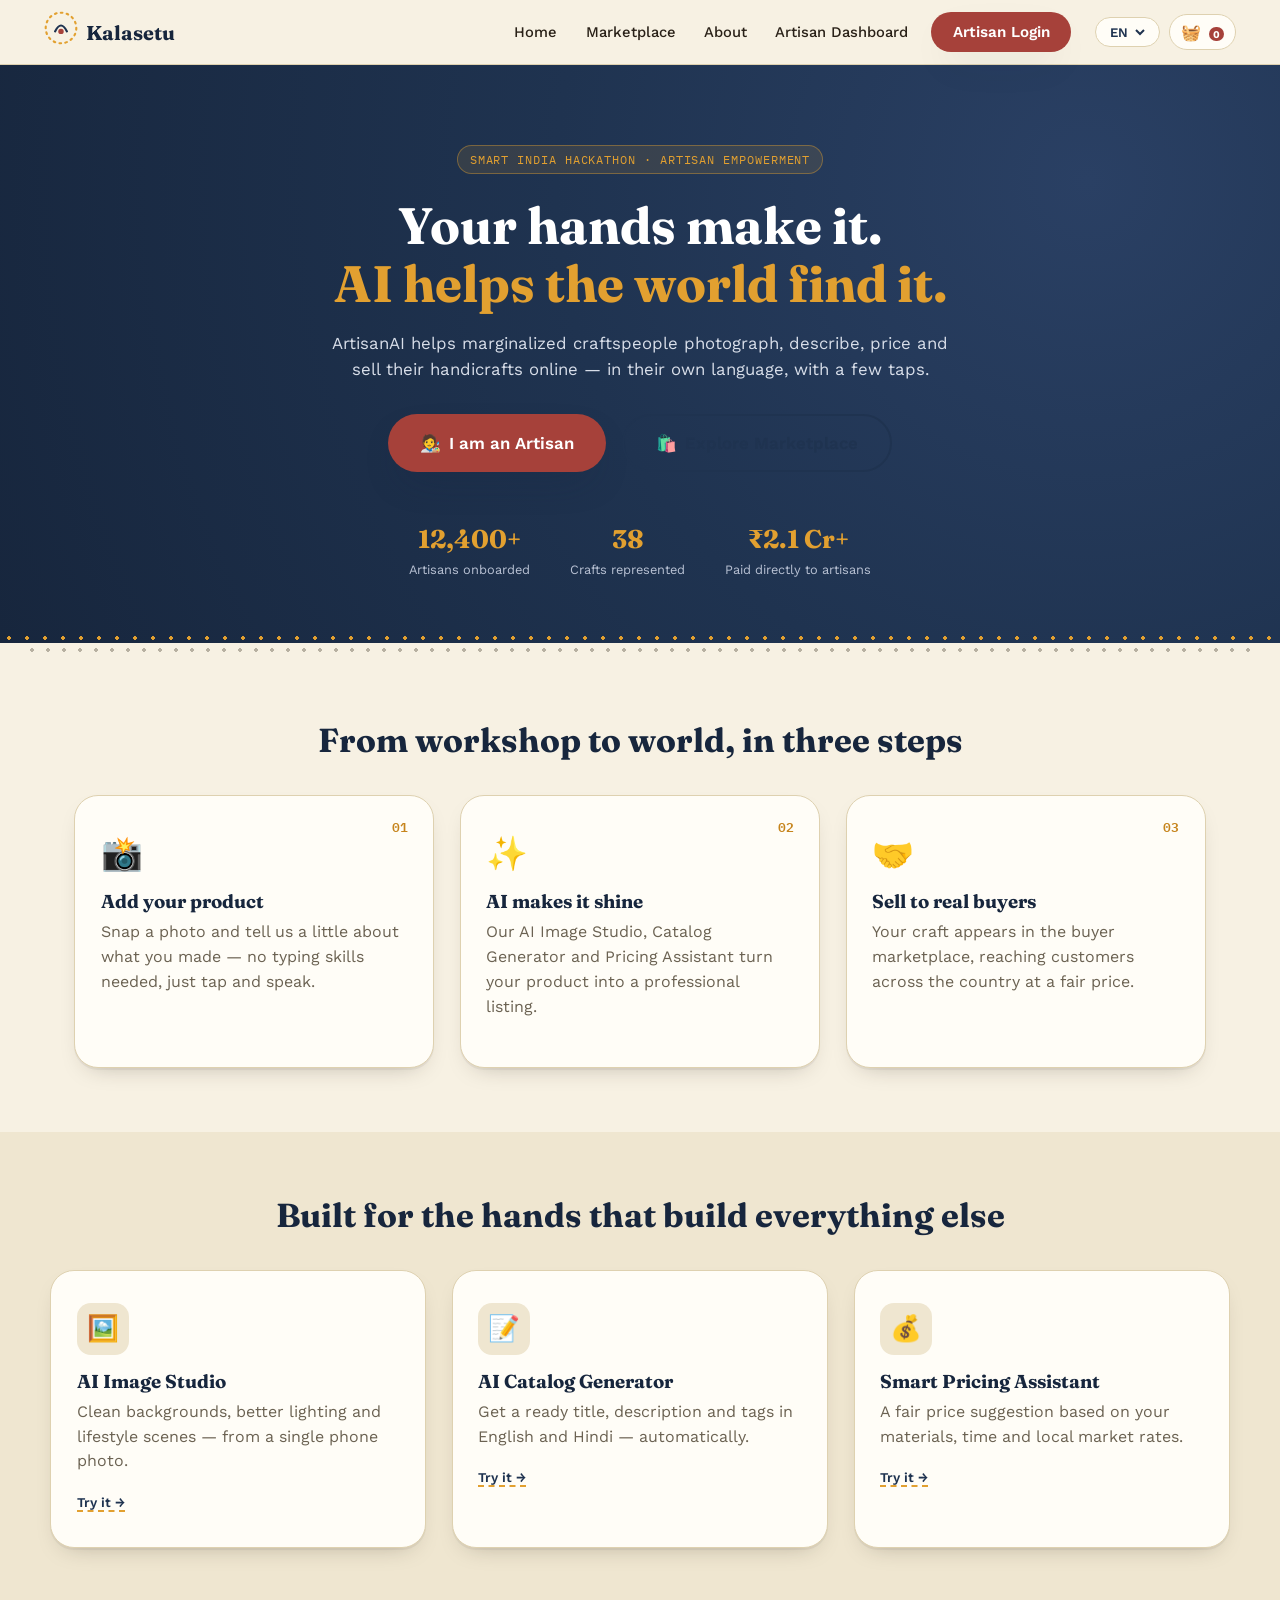
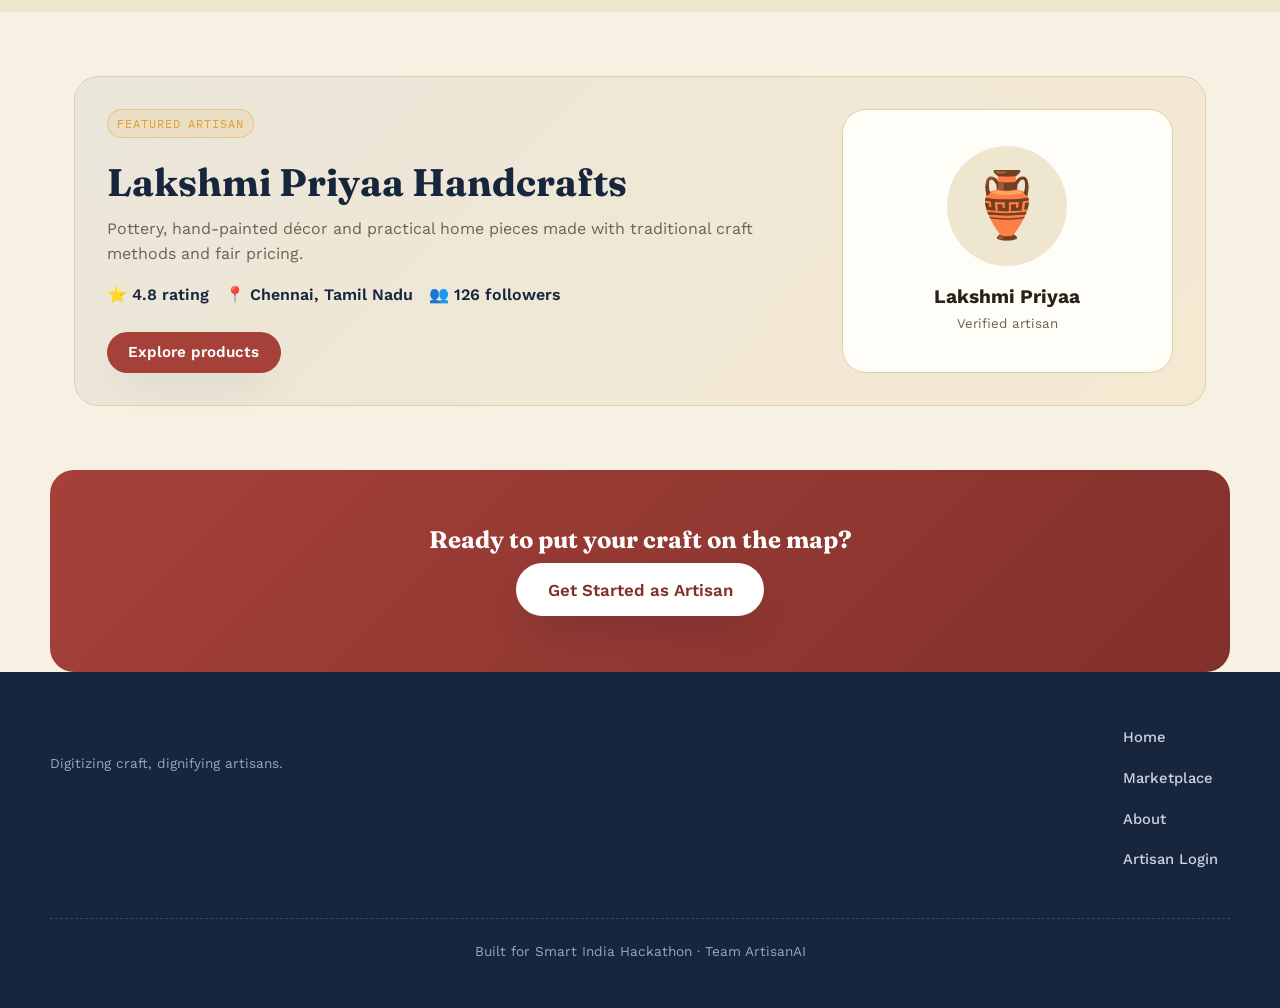
==== commit 8c45a4a0: "add multiple languages support" ====
--- a/frontend/index.html
+++ b/frontend/index.html
@@ -3,8 +3,8 @@
 <head>
 <meta charset="UTF-8">
 <meta name="viewport" content="width=device-width, initial-scale=1.0">
-<title>ArtisanAI — Your Craft, Digitized</title>
-<meta name="description" content="ArtisanAI helps marginalized artisans digitize, price and sell their handicrafts with the help of AI.">
+<title>Kalasetu — Your Craft, Digitized</title>
+<meta name="description" content="Kalasetu helps marginalized artisans digitize, price and sell their handicrafts with the help of AI.">
 
 <link rel="preconnect" href="https://fonts.googleapis.com">
 <link href="https://fonts.googleapis.com/css2?family=Fraunces:opsz,wght@9..144,400;9..144,600;9..144,700&family=Work+Sans:wght@400;500;600;700&family=Noto+Sans+Devanagari:wght@400;500;600;700&family=IBM+Plex+Mono:wght@500;600&display=swap" rel="stylesheet">
@@ -16,7 +16,6 @@
 <!-- ============ SITE HEADER ============ -->
 <header class="site-header" id="siteHeader">
   <div class="header-inner">
-    <button class="left-menu-toggle" id="leftMenuToggle" type="button" aria-label="Open menu" aria-expanded="false" aria-controls="leftMenu">☰</button>
     <a href="#landing" class="brand" data-target="landing">
       <span class="brand-mark" aria-hidden="true">
         <svg viewBox="0 0 40 40" width="34" height="34">
@@ -26,7 +25,7 @@
         </svg>
       </span>
       <span class="brand-name">
-        <span data-en="ArtisanAI" data-hi="कारीगरAI">ArtisanAI</span>
+        <span data-en="Kalasetu" data-hi="कलासेटु">Kalasetu</span>
       </span>
     </a>
 
@@ -39,23 +38,23 @@
     </nav>
 
     <div class="header-tools">
-      <label class="language-picker" for="languageSelect">
-        <span aria-hidden="true">🌐</span>
-        <select id="languageSelect" aria-label="Choose language">
-          <option value="en">English</option>
-          <option value="hi">हिंदी</option>
-          <option value="bn">বাংলা</option>
-          <option value="ta">தமிழ்</option>
-          <option value="te">తెలుగు</option>
-          <option value="mr">मराठी</option>
-          <option value="kn">ಕನ್ನಡ</option>
-          <option value="gu">ગુજરાતી</option>
+      <label class="language-picker" aria-label="Select language">
+        <select id="langSelect">
+          <option value="en">EN</option>
+          <option value="hi">हिं</option>
+          <option value="ta">த</option>
+          <option value="te">తె</option>
+          <option value="ml">മ</option>
+          <option value="bn">ব</option>
+          <option value="gu">ગુ</option>
+          <option value="mr">मर</option>
+          <option value="kn">ಕ</option>
+          <option value="ur">اردو</option>
         </select>
       </label>
-      <button class="cart-btn" data-target="cart" aria-label="Cart">
+      <button class="cart-btn" data-target="marketplace" aria-label="Cart">
         🧺 <span class="cart-count" id="cartCount">0</span>
       </button>
-      <button class="orders-btn" data-target="my-orders" aria-label="My orders" title="My orders">📦</button>
       <button class="hamburger" id="hamburgerBtn" aria-label="Menu" aria-expanded="false">
         <span></span><span></span><span></span>
       </button>
@@ -63,93 +62,117 @@
   </div>
 </header>
 
-<aside class="left-menu" id="leftMenu" aria-label="Site menu" hidden>
-  <div class="left-menu-head"><strong data-en="ArtisanAI Menu" data-hi="ArtisanAI मेनू">ArtisanAI Menu</strong><button type="button" id="leftMenuClose" aria-label="Close menu">×</button></div>
-  <nav class="left-menu-links">
-    <button data-target="landing">⌂ <span data-en="Home" data-hi="होम">Home</span></button>
-    <button data-target="marketplace">🛍️ <span data-en="Marketplace" data-hi="बाज़ार">Marketplace</span></button>
-    <button data-target="about">ⓘ <span data-en="About ArtisanAI" data-hi="ArtisanAI के बारे में">About ArtisanAI</span></button>
-    <button data-target="dashboard">🧑‍🎨 <span data-en="Artisan Dashboard" data-hi="कारीगर डैशबोर्ड">Artisan Dashboard</span></button>
-    <button data-target="login">↪ <span data-en="Artisan Login" data-hi="कारीगर लॉगिन">Artisan Login</span></button>
-  </nav>
-  <div class="left-menu-categories">
-    <strong data-en="Shop by category" data-hi="श्रेणी के अनुसार खरीदें">Shop by category</strong>
-    <button data-side-category="all" data-en="All products" data-hi="सभी उत्पाद">All products</button>
-    <button data-side-category="Pottery" data-en="🏺 Pottery" data-hi="🏺 मिट्टी के बर्तन">🏺 Pottery</button>
-    <button data-side-category="Textiles & Weaving" data-en="🧣 Textiles & Weaving" data-hi="🧣 वस्त्र और बुनाई">🧣 Textiles & Weaving</button>
-    <button data-side-category="Painting" data-en="🎨 Painting" data-hi="🎨 चित्रकला">🎨 Painting</button>
-    <button data-side-category="Jewelry" data-en="💍 Jewelry" data-hi="💍 आभूषण">💍 Jewelry</button>
-    <button data-side-category="Woodwork" data-en="🪵 Woodwork" data-hi="🪵 लकड़ी का काम">🪵 Woodwork</button>
-    <button data-side-category="Metalwork" data-en="🔔 Metalwork" data-hi="🔔 धातु शिल्प">🔔 Metalwork</button>
-  </div>
-</aside>
-<div class="left-menu-backdrop" id="leftMenuBackdrop" hidden></div>
-
 <main id="app">
 
 <!-- ============ 1. LANDING PAGE ============ -->
 <section class="page" id="page-landing" data-page="landing">
-  <div class="storefront-search">
-    <span>🔎</span>
-    <input id="homeSearch" type="search" placeholder="Search pottery, textiles, gifts..." aria-label="Search products">
-    <button type="button" class="voice-search-btn" id="homeVoiceSearchBtn" aria-label="Search by voice" title="Search by voice">🎙️</button>
-    <button type="button" id="homeSearchBtn" data-target="marketplace">Search</button>
-    <p class="voice-search-status" id="homeVoiceSearchStatus" role="status" aria-live="polite"></p>
-  </div>
-  <div class="storefront-hero">
-    <div class="storefront-hero-copy">
-      <p class="eyebrow" data-en="Shop directly from India's makers" data-hi="भारत के कारीगरों से सीधे खरीदें">Shop directly from India's makers</p>
-      <h1 data-en="A more personal kind of shopping." data-hi="खरीदारी का एक अधिक व्यक्तिगत अनुभव।">A more personal kind of shopping.</h1>
-      <p data-en="Find handmade pieces with a story, made fairly and delivered from the artisan's workshop to your home." data-hi="कहानी वाले हस्तनिर्मित उत्पाद खोजें, उचित मूल्य पर, कारीगर की कार्यशाला से आपके घर तक।">Find handmade pieces with a story, made fairly and delivered from the artisan's workshop to your home.</p>
-      <button class="btn btn-primary" data-target="marketplace" data-en="Shop handmade" data-hi="हस्तनिर्मित खरीदें">Shop handmade</button>
-    </div>
-    <div class="storefront-hero-art" aria-label="Artisan product collection">
-      <video class="hero-work-video" autoplay muted loop playsinline preload="metadata" poster="https://images.unsplash.com/photo-1578749556568-bc2c40e68b61?auto=format&fit=crop&w=1000&q=80" aria-label="Artisan working with clay">
-        <source src="https://cdn.coverr.co/videos/coverr-a-woman-making-pottery-1576/1080p.mp4" type="video/mp4">
-      </video>
-      <div class="hero-slide is-active" style="background-image:url('assets/artisan-making-pottery.jpg')" role="img" aria-label="Handmade pottery collection"></div>
-      <div class="hero-slide" style="background-image:url('assets/artisan-pottery.jpg')" role="img" aria-label="Handmade pottery collection"></div>
-      <div class="hero-slide" style="background-image:url('assets/saree-making-new.jpg')" role="img" aria-label="Artisan sewing handwoven saree fabric"></div>
-      <button type="button" class="hero-slide-control hero-slide-prev" id="heroSlidePrev" aria-label="Previous image">‹</button>
-      <button type="button" class="hero-slide-control hero-slide-next" id="heroSlideNext" aria-label="Next image">›</button>
-      <div class="hero-slide-dots" aria-label="Choose hero image">
-        <button type="button" class="is-active" data-slide="0" aria-label="Show image 1"></button>
-        <button type="button" data-slide="1" aria-label="Show image 2"></button>
-        <button type="button" data-slide="2" aria-label="Show image 3"></button>
-      </div>
-    </div>
-  </div>
-  <section class="mission-section">
-    <div class="mission-copy">
-      <p class="eyebrow" data-en="Why we created ArtisanAI" data-hi="हमने ArtisanAI क्यों बनाया">Why we created ArtisanAI</p>
-      <h2 data-en="Our aim is to give every artisan a direct path from their hands to the world." data-hi="हमारा उद्देश्य हर कारीगर को उसके हाथों से दुनिया तक सीधा रास्ता देना है।">Our aim is to give every artisan a direct path from their hands to the world.</h2>
-      <p data-en="Millions of skilled artisans make beautiful products but struggle with photography, digital catalogues, language barriers, fair pricing and access to customers. ArtisanAI uses simple AI tools to remove those barriers, so artisans can present their work proudly, sell directly and earn fairly." data-hi="लाखों कुशल कारीगर सुंदर उत्पाद बनाते हैं, लेकिन फ़ोटोग्राफ़ी, डिजिटल कैटलॉग, भाषा की बाधा, उचित मूल्य और ग्राहकों तक पहुंच की समस्याओं का सामना करते हैं। ArtisanAI आसान AI टूल्स से इन बाधाओं को दूर करता है, ताकि कारीगर अपना काम गर्व से दिखा सकें, सीधे बेच सकें और उचित कमाई कर सकें।">Millions of skilled artisans make beautiful products but struggle with photography, digital catalogues, language barriers, fair pricing and access to customers. ArtisanAI uses simple AI tools to remove those barriers, so artisans can present their work proudly, sell directly and earn fairly.</p>
-    </div>
-    <div class="mission-points">
-      <div><span>🤝</span><strong data-en="Direct connection" data-hi="सीधा संपर्क">Direct connection</strong><small data-en="Customers discover the person behind every product." data-hi="ग्राहक हर उत्पाद के पीछे के व्यक्ति को जान पाते हैं।">Customers discover the person behind every product.</small></div>
-      <div><span>⚖️</span><strong data-en="Fair earning" data-hi="उचित कमाई">Fair earning</strong><small data-en="Transparent pricing helps artisans keep more of the value." data-hi="पारदर्शी मूल्य निर्धारण से कारीगर अधिक कमाई रखते हैं।">Transparent pricing helps artisans keep more of the value.</small></div>
-      <div><span>🗣️</span><strong data-en="AI in their language" data-hi="अपनी भाषा में AI">AI in their language</strong><small data-en="Voice and bilingual tools make digital selling easier." data-hi="आवाज़ और द्विभाषी टूल डिजिटल बिक्री को आसान बनाते हैं।">Voice and bilingual tools make digital selling easier.</small></div>
+
+  <div class="hero">
+    <div class="hero-thread" aria-hidden="true"></div>
+    <div class="hero-inner">
+      <p class="eyebrow" data-en="Smart India Hackathon · Artisan Empowerment" data-hi="स्मार्ट इंडिया हैकाथॉन · कारीगर सशक्तिकरण">Smart India Hackathon · Artisan Empowerment</p>
+      <h1 class="hero-title">
+        <span data-en="Your hands make it." data-hi="आपके हाथ इसे बनाते हैं।">Your hands make it.</span><br>
+        <span class="accent" data-en="AI helps the world find it." data-hi="AI इसे दुनिया तक पहुँचाता है।">AI helps the world find it.</span>
+      </h1>
+      <p class="hero-sub" data-en="ArtisanAI helps marginalized craftspeople photograph, describe, price and sell their handicrafts online — in their own language, with a few taps." data-hi="ArtisanAI वंचित कारीगरों को उनके हस्तशिल्प की फ़ोटो लेने, विवरण लिखने, सही दाम तय करने और ऑनलाइन बेचने में मदद करता है — अपनी भाषा में, बस कुछ टैप में।">
+        ArtisanAI helps marginalized craftspeople photograph, describe, price and sell their handicrafts online — in their own language, with a few taps.
+      </p>
+      <div class="hero-actions">
+        <button class="btn btn-primary btn-lg" data-target="login">
+          🧑‍🎨 <span data-en="I am an Artisan" data-hi="मैं एक कारीगर हूँ">I am an Artisan</span>
+        </button>
+        <button class="btn btn-outline btn-lg" data-target="marketplace">
+          🛍️ <span data-en="Explore Marketplace" data-hi="बाज़ार देखें">Explore Marketplace</span>
+        </button>
+      </div>
+      <div class="hero-stats">
+        <div class="stat"><strong>12,400+</strong><span data-en="Artisans onboarded" data-hi="जुड़े कारीगर">Artisans onboarded</span></div>
+        <div class="stat"><strong>38</strong><span data-en="Crafts represented" data-hi="शिल्प विधाएँ">Crafts represented</span></div>
+        <div class="stat"><strong>₹2.1 Cr+</strong><span data-en="Paid directly to artisans" data-hi="कारीगरों को सीधे भुगतान">Paid directly to artisans</span></div>
+      </div>
+    </div>
+  </div>
+
+  <div class="stitch-divider" aria-hidden="true"></div>
+
+  <section class="section">
+    <h2 class="section-title" data-en="From workshop to world, in three steps" data-hi="कार्यशाला से दुनिया तक, तीन चरणों में">From workshop to world, in three steps</h2>
+    <div class="steps-grid">
+      <div class="step-card" data-target="add-product" role="button" tabindex="0">
+        <div class="step-num">01</div>
+        <div class="step-icon">📸</div>
+        <h3 data-en="Add your product" data-hi="अपना उत्पाद जोड़ें">Add your product</h3>
+        <p data-en="Snap a photo and tell us a little about what you made — no typing skills needed, just tap and speak." data-hi="एक फ़ोटो खींचें और बताएं कि आपने क्या बनाया है — टाइपिंग की ज़रूरत नहीं, बस टैप करें और बोलें।">Snap a photo and tell us a little about what you made — no typing skills needed, just tap and speak.</p>
+      </div>
+      <div class="step-card">
+        <div class="step-num">02</div>
+        <div class="step-icon">✨</div>
+        <h3 data-en="AI makes it shine" data-hi="AI इसे निखारता है">AI makes it shine</h3>
+        <p data-en="Our AI Image Studio, Catalog Generator and Pricing Assistant turn your product into a professional listing." data-hi="हमारा AI इमेज स्टूडियो, कैटलॉग जनरेटर और प्राइसिंग असिस्टेंट आपके उत्पाद को एक पेशेवर लिस्टिंग में बदल देता है।">Our AI Image Studio, Catalog Generator and Pricing Assistant turn your product into a professional listing.</p>
+      </div>
+      <div class="step-card">
+        <div class="step-num">03</div>
+        <div class="step-icon">🤝</div>
+        <h3 data-en="Sell to real buyers" data-hi="असली ग्राहकों को बेचें">Sell to real buyers</h3>
+        <p data-en="Your craft appears in the buyer marketplace, reaching customers across the country at a fair price." data-hi="आपका शिल्प खरीदार बाज़ार में दिखता है, देशभर के ग्राहकों तक उचित दाम पर पहुँचता है।">Your craft appears in the buyer marketplace, reaching customers across the country at a fair price.</p>
+      </div>
     </div>
   </section>
-  <section class="storefront-section">
-    <div class="storefront-heading"><h2 data-en="Explore popular crafts" data-hi="लोकप्रिय शिल्प देखें">Explore popular crafts</h2><button class="link-btn" data-target="marketplace" data-en="See all" data-hi="सभी देखें">See all</button></div>
-    <div class="category-tiles">
-      <button data-product-id="1"><span><img src="assets/artisan-pottery.jpg" alt="Blue pottery collection"></span><strong data-en="Pottery" data-hi="मिट्टी के बर्तन">Pottery</strong><small data-en="From ₹499" data-hi="₹499 से">From ₹499</small></button>
-      <button data-product-id="4"><span>🧣</span><strong data-en="Handwoven textiles" data-hi="हाथ से बुने वस्त्र">Handwoven textiles</strong><small data-en="From ₹899" data-hi="₹899 से">From ₹899</small></button>
-      <button data-product-id="2"><span><img src="assets/artisan-art.jpg" alt="Folk painting collection"></span><strong data-en="Folk paintings" data-hi="लोक चित्रकला">Folk paintings</strong><small data-en="From ₹799" data-hi="₹799 से">From ₹799</small></button>
-      <button data-product-id="5"><span>💍</span><strong data-en="Artisan jewelry" data-hi="कारीगर आभूषण">Artisan jewelry</strong><small data-en="From ₹599" data-hi="₹599 से">From ₹599</small></button>
+
+  <section class="section section-alt">
+    <h2 class="section-title" data-en="Built for the hands that build everything else" data-hi="हर चीज़ बनाने वाले हाथों के लिए बनाया गया">Built for the hands that build everything else</h2>
+    <div class="feature-grid">
+      <div class="feature-card">
+        <div class="feature-icon">🖼️</div>
+        <h3 data-en="AI Image Studio" data-hi="AI इमेज स्टूडियो">AI Image Studio</h3>
+        <p data-en="Clean backgrounds, better lighting and lifestyle scenes — from a single phone photo." data-hi="साफ़ बैकग्राउंड, बेहतर रोशनी और लाइफस्टाइल दृश्य — सिर्फ़ एक फ़ोन फ़ोटो से।">Clean backgrounds, better lighting and lifestyle scenes — from a single phone photo.</p>
+        <button class="link-btn" data-target="image-studio" data-en="Try it →" data-hi="आज़माएँ →">Try it →</button>
+      </div>
+      <div class="feature-card">
+        <div class="feature-icon">📝</div>
+        <h3 data-en="AI Catalog Generator" data-hi="AI कैटलॉग जनरेटर">AI Catalog Generator</h3>
+        <p data-en="Get a ready title, description and tags in English and Hindi — automatically." data-hi="अंग्रेज़ी और हिंदी में तैयार शीर्षक, विवरण और टैग — अपने आप।">Get a ready title, description and tags in English and Hindi — automatically.</p>
+        <button class="link-btn" data-target="catalog-generator" data-en="Try it →" data-hi="आज़माएँ →">Try it →</button>
+      </div>
+      <div class="feature-card">
+        <div class="feature-icon">💰</div>
+        <h3 data-en="Smart Pricing Assistant" data-hi="स्मार्ट प्राइसिंग असिस्टेंट">Smart Pricing Assistant</h3>
+        <p data-en="A fair price suggestion based on your materials, time and local market rates." data-hi="आपकी सामग्री, समय और स्थानीय बाज़ार भाव के आधार पर उचित दाम का सुझाव।">A fair price suggestion based on your materials, time and local market rates.</p>
+        <button class="link-btn" data-target="pricing-assistant" data-en="Try it →" data-hi="आज़माएँ →">Try it →</button>
+      </div>
     </div>
   </section>
-  <section class="storefront-section storefront-deals">
-    <div class="storefront-heading"><h2 data-en="Handpicked for your home" data-hi="आपके घर के लिए चुने हुए उत्पाद">Handpicked for your home</h2><button class="link-btn" data-target="marketplace" data-en="Shop the collection" data-hi="कलेक्शन खरीदें">Shop the collection</button></div>
-    <div class="home-product-grid">
-      <button class="home-product" data-product-id="3"><span><img src="assets/artisan-making-pottery.jpg" alt="Festive terracotta pottery"></span><strong data-en="Festive terracotta" data-hi="त्योहार की टेराकोटा">Festive terracotta</strong><small data-en="Warm light, handmade" data-hi="हाथ से बनी गर्म रोशनी">Warm light, handmade</small><b>₹680</b></button>
-      <button class="home-product" data-product-id="4"><span>🧺</span><strong data-en="Woven everyday textiles" data-hi="रोज़मर्रा के बुने वस्त्र">Woven everyday textiles</strong><small data-en="Made for useful beauty" data-hi="सुंदर और उपयोगी">Made for useful beauty</small><b>₹3,400</b></button>
-      <button class="home-product" data-product-id="6"><span>🖼️</span><strong data-en="Stories in colour" data-hi="रंगों में कहानियां">Stories in colour</strong><small data-en="Folk art for your walls" data-hi="दीवारों के लिए लोक कला">Folk art for your walls</small><b>₹1,800</b></button>
-      <button class="home-product" data-product-id="7"><span>👘</span><strong data-en="The handloom edit" data-hi="हैंडलूम कलेक्शन">The handloom edit</strong><small data-en="Woven slowly, worn often" data-hi="धीरे बुना, रोज़ पहना">Woven slowly, worn often</small><b>₹2,100</b></button>
+
+  <section class="section">
+    <div class="artisan-spotlight">
+      <div class="artisan-spotlight-content">
+        <p class="eyebrow small" data-en="Featured artisan" data-hi="विशेष कारीगर">Featured artisan</p>
+        <h2 data-en="Lakshmi Priyaa Handcrafts" data-hi="लक्ष्मी प्रिया हैंडक्राफ्ट्स">Lakshmi Priyaa Handcrafts</h2>
+        <p data-en="Pottery, hand-painted décor and practical home pieces made with traditional craft methods and fair pricing." data-hi="पारंपरिक शिल्प विधियों और उचित मूल्य निर्धारण के साथ बनी मिट्टी की वस्तुएँ, हस्तचित्रित सजावट और उपयोगी घरेलू सामान।">Pottery, hand-painted décor and practical home pieces made with traditional craft methods and fair pricing.</p>
+        <div class="spotlight-meta">
+          <span>⭐ 4.8 rating</span>
+          <span>📍 Chennai, Tamil Nadu</span>
+          <span>👥 126 followers</span>
+        </div>
+        <button class="btn btn-primary" data-target="marketplace">Explore products</button>
+      </div>
+      <div class="artisan-spotlight-card">
+        <div class="spotlight-avatar">🏺</div>
+        <div class="spotlight-card-body">
+          <strong>Lakshmi Priyaa</strong>
+          <small>Verified artisan</small>
+        </div>
+      </div>
     </div>
   </section>
-  <section class="artisan-promise"><div><p class="eyebrow" data-en="The ArtisanAI promise" data-hi="ArtisanAI का वादा">The ArtisanAI promise</p><h2 data-en="Every purchase keeps craft in capable hands." data-hi="हर खरीदारी शिल्प को सक्षम हाथों में रखती है।">Every purchase keeps craft in capable hands.</h2></div><button class="btn btn-outline" data-target="login" data-en="Sell your craft" data-hi="अपना शिल्प बेचें">Sell your craft</button></section>
+
+  <section class="section cta-band">
+    <h2 data-en="Ready to put your craft on the map?" data-hi="अपने शिल्प को पहचान दिलाने के लिए तैयार हैं?">Ready to put your craft on the map?</h2>
+    <button class="btn btn-primary btn-lg" data-target="login">
+      <span data-en="Get Started as Artisan" data-hi="कारीगर के रूप में शुरू करें">Get Started as Artisan</span>
+    </button>
+  </section>
 </section>
 
 <!-- ============ 2. ARTISAN LOGIN ============ -->
@@ -159,7 +182,7 @@
       <div class="auth-art-inner">
         <span style="font-size:4rem;">🏺</span>
         <p data-en="“Every product I add takes two minutes. My daughter used to do it for me — now I do it myself.”" data-hi="“हर उत्पाद जोड़ने में मुझे दो मिनट लगते हैं। पहले मेरी बेटी करती थी — अब मैं खुद करती हूँ।”">"Every product I add takes two minutes. My daughter used to do it for me — now I do it myself."</p>
-        <span class="auth-art-name" data-en="— Hello Lakshmi Priyaa, Potter, Khurja" data-hi="— लक्ष्मी प्रिया, कुम्हार, खुर्जा">— Hello Lakshmi Priyaa, Potter, Khurja</span>
+        <span class="auth-art-name" data-en="— Kamla Devi, Potter, Khurja" data-hi="— कमला देवी, कुम्हार, खुर्जा">— Kamla Devi, Potter, Khurja</span>
       </div>
     </div>
     <div class="auth-card">
@@ -173,8 +196,8 @@
             <span>📱</span>
             <input type="tel" id="phoneInput" placeholder="98xxxxxxxx" maxlength="10" inputmode="numeric" required>
           </div>
+          <p class="hint-text" id="otpStatus" aria-live="polite"></p>
           <button type="button" class="btn btn-primary btn-block btn-lg" id="sendOtpBtn" data-en="Send OTP" data-hi="OTP भेजें">Send OTP</button>
-          <p class="hint-text" id="otpStatus" role="status"></p>
         </div>
 
         <div class="form-step hidden" id="stepOtp">
@@ -183,7 +206,8 @@
             <span>🔐</span>
             <input type="text" id="otpInput" placeholder="0000" maxlength="4" inputmode="numeric">
           </div>
-          <p class="hint-text" id="otpHint" role="status"></p>
+          <p class="hint-text" id="otpHint" aria-live="polite"></p>
+          <p class="hint-text" data-en="Tip: type any 4 digits for this demo." data-hi="सुझाव: इस डेमो के लिए कोई भी 4 अंक टाइप करें।">Tip: type any 4 digits for this demo.</p>
           <button type="submit" class="btn btn-primary btn-block btn-lg" data-en="Login" data-hi="लॉगिन करें">Login</button>
         </div>
       </form>
@@ -213,31 +237,31 @@
     <div class="app-content">
       <div class="content-header">
         <div>
-          <h1 data-en="Hello Lakshmi Priyaa 👋" data-hi="नमस्ते, लक्ष्मी प्रिया 👋">Hello Lakshmi Priyaa 👋</h1>
+          <h1 data-en="Welcome back, Artisan 👋" data-hi="वापसी पर स्वागत है, कारीगर 👋">Welcome back, Artisan 👋</h1>
           <p data-en="Here's how your craft is doing today." data-hi="आज आपका शिल्प कैसा प्रदर्शन कर रहा है।">Here's how your craft is doing today.</p>
         </div>
         <button class="btn btn-primary" data-target="add-product">+ <span data-en="Add New Product" data-hi="नया उत्पाद जोड़ें">Add New Product</span></button>
       </div>
 
       <div class="stat-cards">
-        <div class="stat-card" data-target="my-catalog" role="button" tabindex="0">
+        <div class="stat-card">
           <span class="stat-icon">📦</span>
-          <strong id="productCount">0</strong>
+          <strong id="dashboardProductCount">0</strong>
           <span data-en="Products listed" data-hi="सूचीबद्ध उत्पाद">Products listed</span>
         </div>
         <div class="stat-card">
           <span class="stat-icon">👀</span>
-          <strong>2,340</strong>
+          <strong id="dashboardViews">0</strong>
           <span data-en="Views this month" data-hi="इस माह के व्यू">Views this month</span>
         </div>
         <div class="stat-card">
           <span class="stat-icon">🧾</span>
-          <strong>27</strong>
+          <strong id="dashboardOrderCount">0</strong>
           <span data-en="Orders received" data-hi="प्राप्त ऑर्डर">Orders received</span>
         </div>
         <div class="stat-card">
           <span class="stat-icon">💵</span>
-          <strong>₹41,200</strong>
+          <strong id="dashboardEarnings">₹0</strong>
           <span data-en="Total earnings" data-hi="कुल कमाई">Total earnings</span>
         </div>
       </div>
@@ -258,11 +282,7 @@
                 <th data-en="Status" data-hi="स्थिति">Status</th>
               </tr>
             </thead>
-            <tbody>
-              <tr><td data-en="Blue Pottery Vase" data-hi="ब्लू पॉटरी फूलदान">Blue Pottery Vase</td><td>R. Sharma</td><td>₹1,450</td><td><span class="badge badge-success" data-en="Shipped" data-hi="भेजा गया">Shipped</span></td></tr>
-              <tr><td data-en="Madhubani Painting" data-hi="मधुबनी पेंटिंग">Madhubani Painting</td><td>A. Iyer</td><td>₹2,200</td><td><span class="badge badge-warning" data-en="Packing" data-hi="पैकिंग में">Packing</span></td></tr>
-              <tr><td data-en="Terracotta Diya Set" data-hi="टेराकोटा दीया सेट">Terracotta Diya Set</td><td>S. Khan</td><td>₹680</td><td><span class="badge badge-success" data-en="Delivered" data-hi="डिलीवर हो गया">Delivered</span></td></tr>
-            </tbody>
+            <tbody id="dashboardOrders"></tbody>
           </table>
         </div>
       </div>
@@ -300,12 +320,11 @@
 
       <form class="card-form" id="addProductForm">
         <div class="form-grid">
-          <div class="upload-box" id="uploadBox" role="button" tabindex="0" aria-controls="productPhoto" aria-label="Add your product photo">
-            <input type="file" id="productPhoto" accept="image/*" capture="environment" hidden>
+          <div class="upload-box" id="uploadBox">
+            <input type="file" id="productPhoto" accept="image/*" hidden>
             <div id="uploadPreviewWrap">
               <span class="upload-icon">📷</span>
-              <p data-en="Add your product photo" data-hi="अपने उत्पाद की फ़ोटो जोड़ें">Add your product photo</p>
-              <small data-en="Choose from your device or camera" data-hi="अपने डिवाइस या कैमरे से चुनें">Choose from your device or camera</small>
+              <p data-en="Tap to add a photo" data-hi="फ़ोटो जोड़ने के लिए टैप करें">Tap to add a photo</p>
             </div>
           </div>
 
@@ -320,7 +339,6 @@
               <option data-en="Painting" data-hi="चित्रकला">Painting</option>
               <option data-en="Jewelry" data-hi="आभूषण">Jewelry</option>
               <option data-en="Woodwork" data-hi="लकड़ी का काम">Woodwork</option>
-              <option data-en="Metalwork" data-hi="धातु शिल्प">Metalwork</option>
             </select>
 
             <label class="form-label" data-en="Materials used" data-hi="उपयोग की गई सामग्री">Materials used</label>
@@ -328,8 +346,6 @@
 
             <label class="form-label" data-en="Short description (optional)" data-hi="संक्षिप्त विवरण (वैकल्पिक)">Short description (optional)</label>
             <textarea class="text-input" id="prodDesc" rows="3" placeholder="Tell us about it in your own words..."></textarea>
-            <button type="button" class="btn btn-soft voice-product-btn" id="describeByVoiceBtn">🎙️ <span data-en="Describe by voice" data-hi="आवाज़ से विवरण दें">Describe by voice</span></button>
-            <p class="hint-text" id="voiceProductStatus" role="status"></p>
 
             <div class="two-col">
               <div>
@@ -443,17 +459,19 @@
           <input type="text" class="text-input" id="genMaterials" value="Clay, cobalt glaze">
           <label class="form-label" data-en="Region / village" data-hi="क्षेत्र / गाँव">Region / village</label>
           <input type="text" class="text-input" id="genRegion" value="Jaipur, Rajasthan">
-          <p class="ai-auto-note" data-en="AI will automatically create the product history from your craft type, materials and region." data-hi="AI आपके शिल्प प्रकार, सामग्री और क्षेत्र से उत्पाद का इतिहास अपने आप बनाएगा।">AI will automatically create the product history from your craft type, materials and region.</p>
-          <label class="form-label" data-en="Output languages" data-hi="आउटपुट भाषाएं">Output languages</label>
-          <select class="text-input language-multi-select" id="genLang" multiple size="4" aria-label="Select one or more output languages">
-            <option value="en" selected>English</option>
-            <option value="hi" selected>हिंदी</option>
-            <option value="bn">বাংলা</option>
-            <option value="ta">தமிழ்</option>
-            <option value="te">తెలుగు</option>
-            <option value="mr">मराठी</option>
-            <option value="kn">ಕನ್ನಡ</option>
-            <option value="gu">ગુજરાતી</option>
+          <label class="form-label" data-en="Output language" data-hi="आउटपुट भाषा">Output language</label>
+          <select class="text-input" id="genLang">
+            <option value="both" data-en="English + app language">English + app language</option>
+            <option value="en" data-en="English only">English only</option>
+            <option value="hi" data-en="Hindi only">Hindi only</option>
+            <option value="ta" data-en="Tamil only">Tamil only</option>
+            <option value="te" data-en="Telugu only">Telugu only</option>
+            <option value="ml" data-en="Malayalam only">Malayalam only</option>
+            <option value="bn" data-en="Bengali only">Bengali only</option>
+            <option value="gu" data-en="Gujarati only">Gujarati only</option>
+            <option value="mr" data-en="Marathi only">Marathi only</option>
+            <option value="kn" data-en="Kannada only">Kannada only</option>
+            <option value="ur" data-en="Urdu only">Urdu only</option>
           </select>
           <button class="btn btn-primary btn-block btn-lg" id="generateCatalogBtn" data-en="✨ Generate Listing" data-hi="✨ लिस्टिंग बनाएं">✨ Generate Listing</button>
         </div>
@@ -575,7 +593,6 @@
   <section class="marketplace-hero">
     <h1 data-en="Discover handmade, sourced directly from artisans" data-hi="कारीगरों से सीधे हस्तनिर्मित शिल्प खोजें">Discover handmade, sourced directly from artisans</h1>
     <p data-en="Every purchase pays an artisan fairly — no middlemen." data-hi="हर खरीद कारीगर को उचित मूल्य देती है — कोई बिचौलिया नहीं।">Every purchase pays an artisan fairly — no middlemen.</p>
-    <p class="category-result-label" id="categoryResultLabel" aria-live="polite"></p>
   </section>
 
   <div class="section">
@@ -587,8 +604,6 @@
         <option value="Textiles & Weaving" data-en="Textiles & Weaving" data-hi="वस्त्र और बुनाई">Textiles & Weaving</option>
         <option value="Painting" data-en="Painting" data-hi="चित्रकला">Painting</option>
         <option value="Jewelry" data-en="Jewelry" data-hi="आभूषण">Jewelry</option>
-        <option value="Woodwork" data-en="Woodwork" data-hi="लकड़ी का काम">Woodwork</option>
-        <option value="Metalwork" data-en="Metalwork" data-hi="धातु शिल्प">Metalwork</option>
       </select>
       <select class="text-input" id="marketSort">
         <option value="popular" data-en="Most Popular" data-hi="सबसे लोकप्रिय">Most Popular</option>
@@ -607,51 +622,7 @@
   </div>
 </section>
 
-<!-- ============ 11. CART AND CHECKOUT ============ -->
-<section class="page" id="page-cart" data-page="cart">
-  <div class="section cart-page">
-    <div class="content-header">
-      <div>
-        <p class="eyebrow" data-en="Your basket" data-hi="आपकी टोकरी">Your basket</p>
-        <h1 data-en="Cart & checkout" data-hi="कार्ट और चेकआउट">Cart & checkout</h1>
-        <p data-en="Buy directly from the artisan who made it." data-hi="इसे बनाने वाले कारीगर से सीधे खरीदें।">Buy directly from the artisan who made it.</p>
-      </div>
-      <button class="btn btn-outline" data-target="marketplace" data-en="Continue shopping" data-hi="खरीदारी जारी रखें">Continue shopping</button>
-    </div>
-    <div class="cart-layout">
-      <div class="panel" id="cartItems"></div>
-      <form class="panel checkout-form" id="checkoutForm">
-        <h2 data-en="Delivery details" data-hi="डिलीवरी विवरण">Delivery details</h2>
-        <label class="form-label" for="buyerName" data-en="Name" data-hi="नाम">Name</label>
-        <input class="text-input" id="buyerName" required>
-        <label class="form-label" for="buyerPhone" data-en="Phone" data-hi="फ़ोन">Phone</label>
-        <input class="text-input" id="buyerPhone" type="tel" required>
-        <label class="form-label" for="buyerAddress" data-en="Delivery address" data-hi="डिलीवरी पता">Delivery address</label>
-        <textarea class="text-input" id="buyerAddress" rows="3" required></textarea>
-        <div class="cart-total"><span data-en="Total" data-hi="कुल">Total</span><strong id="cartTotal">₹0</strong></div>
-        <button class="btn btn-primary btn-block btn-lg" type="submit" data-en="Place order" data-hi="ऑर्डर दें">Place order</button>
-        <p class="hint-text" id="checkoutStatus" role="status"></p>
-      </form>
-    </div>
-  </div>
-</section>
-
-<!-- ============ 12. MY ORDERS ============ -->
-<section class="page" id="page-my-orders" data-page="my-orders">
-  <div class="section orders-page">
-    <div class="content-header">
-      <div>
-        <p class="eyebrow" data-en="Your purchases" data-hi="आपकी खरीदारी">Your purchases</p>
-        <h1 data-en="My Orders" data-hi="मेरे ऑर्डर">My Orders</h1>
-        <p data-en="Track the handmade products you have ordered." data-hi="अपने ऑर्डर किए हुए हस्तनिर्मित उत्पादों को देखें।">Track the handmade products you have ordered.</p>
-      </div>
-      <button class="btn btn-outline" data-target="marketplace" data-en="Continue shopping" data-hi="खरीदारी जारी रखें">Continue shopping</button>
-    </div>
-    <div class="panel order-history" id="orderHistory"></div>
-  </div>
-</section>
-
-<!-- ============ 12. ABOUT THE SOLUTION ============ -->
+<!-- ============ 11. ABOUT THE SOLUTION ============ -->
 <section class="page" id="page-about" data-page="about">
   <div class="about-hero">
     <h1 data-en="About ArtisanAI" data-hi="ArtisanAI के बारे में">About ArtisanAI</h1>
--- a/frontend/style.css
+++ b/frontend/style.css
@@ -305,6 +305,22 @@
   background:var(--paper-alt); border-radius:14px; margin-bottom:1rem;
 }
 
+.artisan-spotlight{
+  display:grid; grid-template-columns:1.5fr .7fr; gap:1.6rem; align-items:stretch;
+  background:linear-gradient(135deg, rgba(31,51,80,.06), rgba(226,160,48,.1));
+  border:1px solid var(--line); border-radius:var(--radius-lg); padding:2rem;
+}
+.artisan-spotlight-content h2{ font-size:clamp(1.8rem,3vw,2.4rem); margin-bottom:.8rem; }
+.small{ padding:.4em .8em; }
+.spotlight-meta{ display:flex; flex-wrap:wrap; gap:.7rem 1rem; margin:1rem 0 1.5rem; color:var(--indigo-deep); font-weight:600; }
+.artisan-spotlight-card{
+  display:flex; flex-direction:column; justify-content:center; align-items:center; gap:1rem;
+  background:var(--card); border:1px solid var(--line); border-radius:var(--radius-lg); padding:2rem; text-align:center;
+}
+.spotlight-avatar{ width:120px; height:120px; border-radius:50%; display:grid; place-items:center; background:var(--paper-alt); font-size:4rem; }
+.spotlight-card-body strong{ display:block; font-size:1.2rem; }
+.spotlight-card-body small{ color:var(--ink-soft); }
+
 .cta-band{
   text-align:center; background:linear-gradient(135deg,var(--madder),var(--madder-deep));
   border-radius:var(--radius-lg); max-width:1180px; color:#fff; padding:3.5rem 1.5rem;
@@ -367,11 +383,16 @@
   background:var(--card); border:1px solid var(--line); border-radius:var(--radius-md);
   padding:1.4rem; display:flex; flex-direction:column; gap:.2rem; box-shadow:var(--shadow-card);
 }
+.stat-card-button{ width:100%; text-align:left; font:inherit; cursor:pointer; transition:transform .15s ease,box-shadow .15s ease,border-color .15s ease; }
+.stat-card-button:hover,.stat-card-button:focus-visible{ transform:translateY(-2px); border-color:var(--turmeric); box-shadow:var(--shadow-pop); outline:none; }
 .stat-icon{ font-size:1.3rem; }
 .stat-card strong{ font-family:var(--font-display); font-size:1.5rem; color:var(--indigo-deep); }
 .stat-card span{ font-size:.82rem; color:var(--ink-soft); }
 
 .dashboard-columns{ display:grid; grid-template-columns:1fr 1.3fr; gap:1.6rem; }
+.dashboard-insight{ margin:-1rem 0 2.4rem; border-left:4px solid var(--turmeric); }
+.dashboard-insight-head{ display:flex; justify-content:space-between; align-items:flex-start; gap:1rem; }
+.dashboard-insight h2{ font-size:1.1rem; margin:.2rem 0 .6rem; }
 .panel{
   background:var(--card); border:1px solid var(--line); border-radius:var(--radius-md);
   padding:1.6rem; box-shadow:var(--shadow-card);
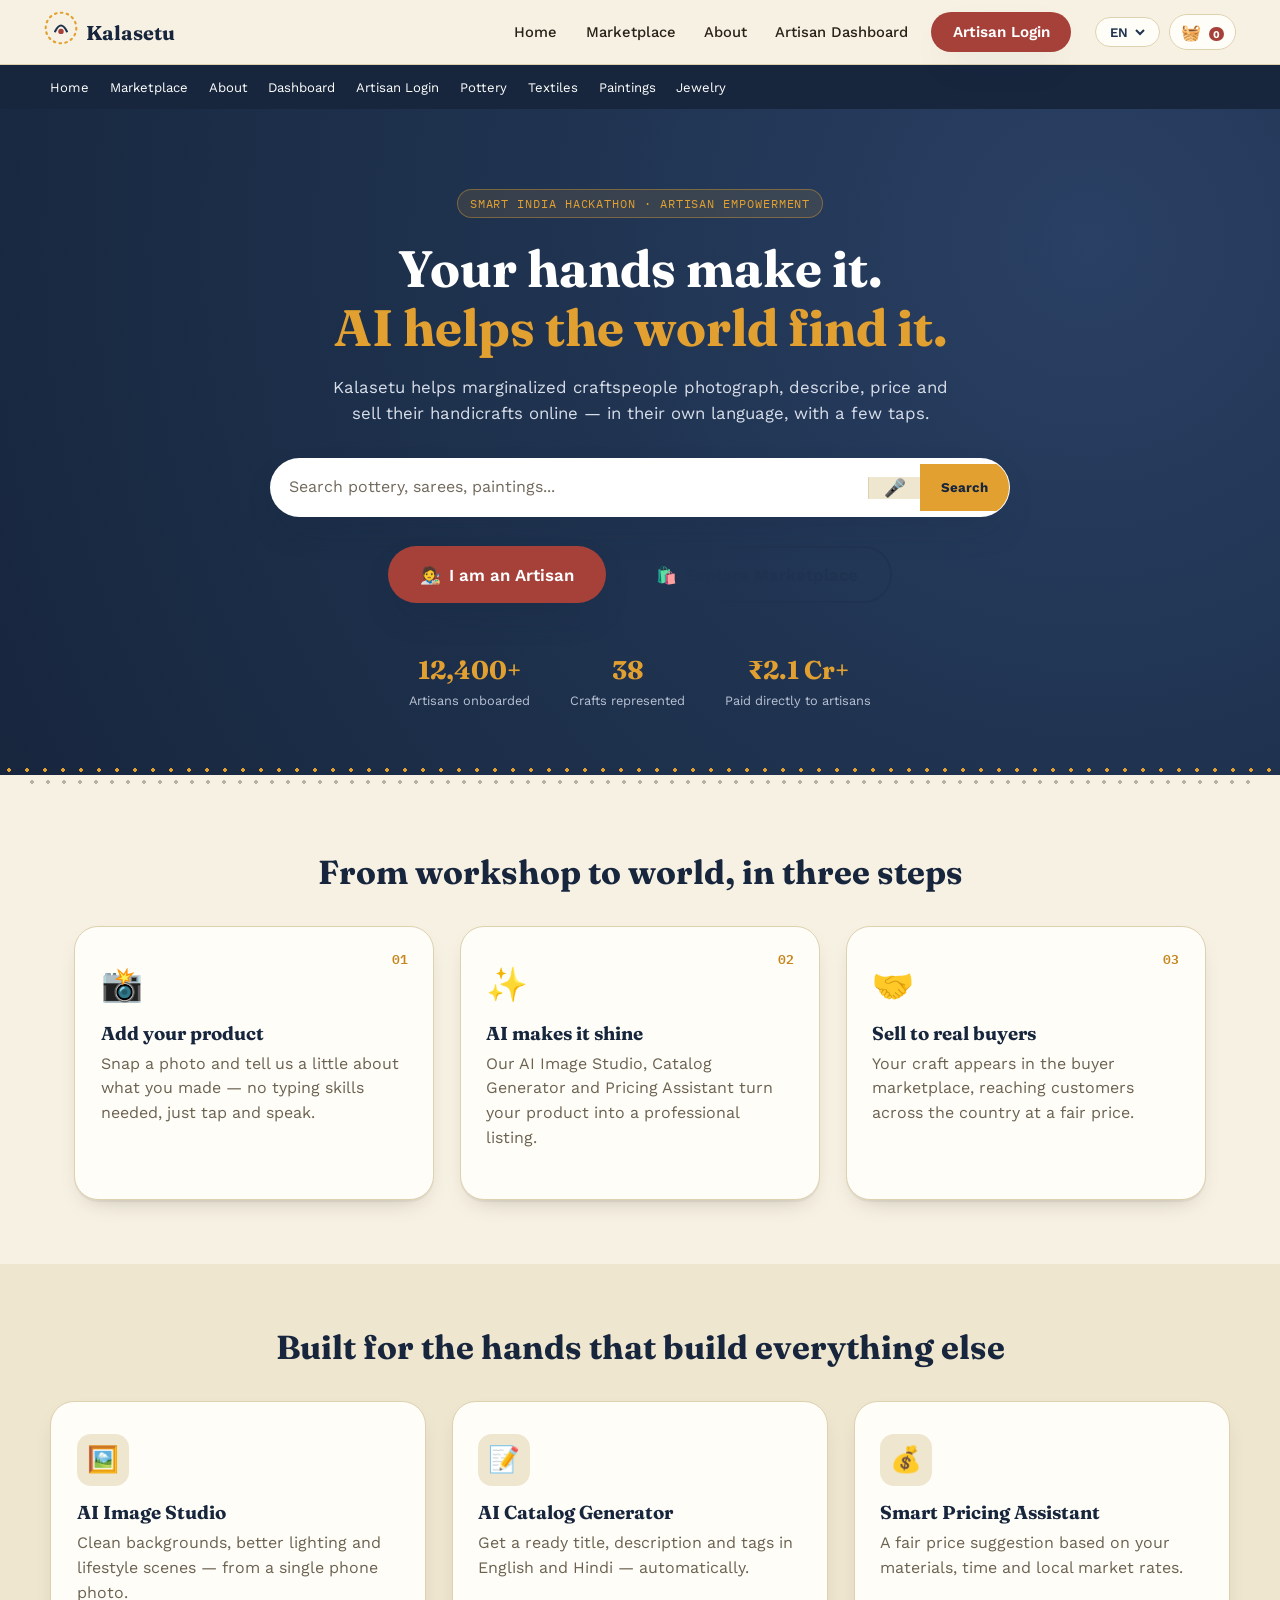
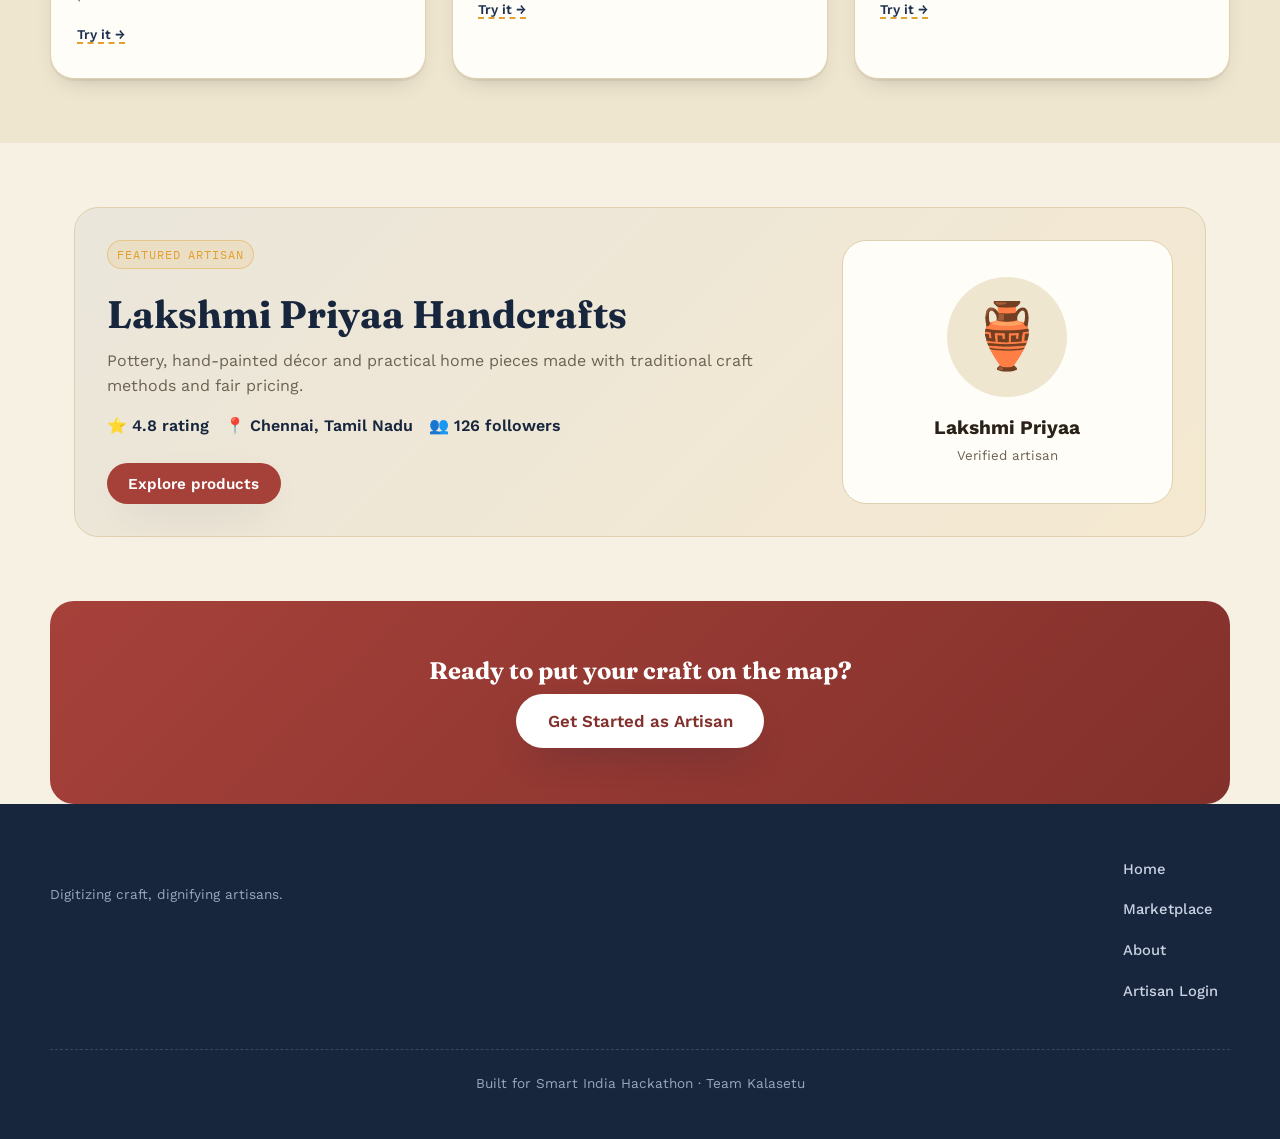
==== commit a99e0f10: "Add home-page search and menu bar" ====
--- a/frontend/index.html
+++ b/frontend/index.html
@@ -67,6 +67,18 @@
 <!-- ============ 1. LANDING PAGE ============ -->
 <section class="page" id="page-landing" data-page="landing">
 
+  <nav class="storefront-subnav" aria-label="Home menu">
+    <button type="button" data-target="landing">Home</button>
+    <button type="button" data-target="marketplace">Marketplace</button>
+    <button type="button" data-target="about">About</button>
+    <button type="button" data-target="dashboard">Dashboard</button>
+    <button type="button" data-target="login">Artisan Login</button>
+    <button type="button" data-target="marketplace">Pottery</button>
+    <button type="button" data-target="marketplace">Textiles</button>
+    <button type="button" data-target="marketplace">Paintings</button>
+    <button type="button" data-target="marketplace">Jewelry</button>
+  </nav>
+
   <div class="hero">
     <div class="hero-thread" aria-hidden="true"></div>
     <div class="hero-inner">
@@ -75,9 +87,16 @@
         <span data-en="Your hands make it." data-hi="आपके हाथ इसे बनाते हैं।">Your hands make it.</span><br>
         <span class="accent" data-en="AI helps the world find it." data-hi="AI इसे दुनिया तक पहुँचाता है।">AI helps the world find it.</span>
       </h1>
-      <p class="hero-sub" data-en="ArtisanAI helps marginalized craftspeople photograph, describe, price and sell their handicrafts online — in their own language, with a few taps." data-hi="ArtisanAI वंचित कारीगरों को उनके हस्तशिल्प की फ़ोटो लेने, विवरण लिखने, सही दाम तय करने और ऑनलाइन बेचने में मदद करता है — अपनी भाषा में, बस कुछ टैप में।">
-        ArtisanAI helps marginalized craftspeople photograph, describe, price and sell their handicrafts online — in their own language, with a few taps.
+      <p class="hero-sub" data-en="Kalasetu helps marginalized craftspeople photograph, describe, price and sell their handicrafts online — in their own language, with a few taps." data-hi="कलासेटु वंचित कारीगरों को उनके हस्तशिल्प की फ़ोटो लेने, विवरण लिखने, सही दाम तय करने और ऑनलाइन बेचने में मदद करता है — अपनी भाषा में, बस कुछ टैप में।">
+        Kalasetu helps marginalized craftspeople photograph, describe, price and sell their handicrafts online — in their own language, with a few taps.
       </p>
+
+      <div class="hero-search-wrap" aria-label="Search products">
+        <input type="search" id="homeSearch" placeholder="Search pottery, sarees, paintings..." aria-label="Search handcrafted products">
+        <button type="button" class="voice-search-btn home-voice-btn" id="homeVoiceBtn" aria-label="Search by voice" title="Search by voice">🎤</button>
+        <button type="button" class="hero-search-btn" id="homeSearchBtn">Search</button>
+      </div>
+
       <div class="hero-actions">
         <button class="btn btn-primary btn-lg" data-target="login">
           🧑‍🎨 <span data-en="I am an Artisan" data-hi="मैं एक कारीगर हूँ">I am an Artisan</span>
@@ -597,7 +616,10 @@
 
   <div class="section">
     <div class="market-toolbar">
-      <input type="search" class="text-input" id="marketSearch" placeholder="Search for pottery, sarees, paintings...">
+      <div class="market-search-wrap">
+        <input type="search" class="text-input" id="marketSearch" placeholder="Search for pottery, sarees, paintings..." aria-label="Search products">
+        <button type="button" class="voice-search-btn" id="marketVoiceBtn" aria-label="Search by voice" title="Search by voice">🎤</button>
+      </div>
       <select class="text-input" id="marketCategory">
         <option value="all" data-en="All Categories" data-hi="सभी श्रेणियाँ">All Categories</option>
         <option value="Pottery" data-en="Pottery" data-hi="मिट्टी के बर्तन">Pottery</option>
@@ -625,7 +647,7 @@
 <!-- ============ 11. ABOUT THE SOLUTION ============ -->
 <section class="page" id="page-about" data-page="about">
   <div class="about-hero">
-    <h1 data-en="About ArtisanAI" data-hi="ArtisanAI के बारे में">About ArtisanAI</h1>
+    <h1 data-en="About Kalasetu" data-hi="कलासेटु के बारे में">About Kalasetu</h1>
     <p data-en="A Smart India Hackathon solution for artisan empowerment through AI." data-hi="AI के माध्यम से कारीगर सशक्तिकरण के लिए एक स्मार्ट इंडिया हैकाथॉन समाधान।">A Smart India Hackathon solution for artisan empowerment through AI.</p>
   </div>
 
@@ -637,7 +659,7 @@
       </div>
       <div class="about-card">
         <h2>💡 <span data-en="Our Solution" data-hi="हमारा समाधान">Our Solution</span></h2>
-        <p data-en="ArtisanAI is a low-literacy-friendly platform where artisans photograph a product and AI handles the rest: image enhancement, bilingual catalog writing, fair price suggestions and a direct-to-buyer marketplace." data-hi="ArtisanAI एक कम-साक्षरता-अनुकूल मंच है जहाँ कारीगर उत्पाद की फ़ोटो खींचते हैं और बाकी काम AI करता है: छवि सुधार, द्विभाषी कैटलॉग लेखन, उचित मूल्य सुझाव और सीधे-ग्राहक बाज़ार।">ArtisanAI is a low-literacy-friendly platform where artisans photograph a product and AI handles the rest: image enhancement, bilingual catalog writing, fair price suggestions and a direct-to-buyer marketplace.</p>
+        <p data-en="Kalasetu is a low-literacy-friendly platform where artisans photograph a product and AI handles the rest: image enhancement, bilingual catalog writing, fair price suggestions and a direct-to-buyer marketplace." data-hi="कलासेटु एक कम-साक्षरता-अनुकूल मंच है जहाँ कारीगर उत्पाद की फ़ोटो खींचते हैं और बाकी काम AI करता है: छवि सुधार, द्विभाषी कैटलॉग लेखन, उचित मूल्य सुझाव और सीधे-ग्राहक बाज़ार।">Kalasetu is a low-literacy-friendly platform where artisans photograph a product and AI handles the rest: image enhancement, bilingual catalog writing, fair price suggestions and a direct-to-buyer marketplace.</p>
       </div>
     </div>
 
@@ -688,7 +710,7 @@
 <footer class="site-footer">
   <div class="footer-inner">
     <div>
-      <div class="brand-name" style="font-family: 'Fraunces', serif; font-size:1.3rem;">ArtisanAI</div>
+      <div class="brand-name" style="font-family: 'Fraunces', serif; font-size:1.3rem;">Kalasetu</div>
       <p data-en="Digitizing craft, dignifying artisans." data-hi="शिल्प को डिजिटल बनाना, कारीगरों को सम्मान देना।">Digitizing craft, dignifying artisans.</p>
     </div>
     <div class="footer-links">
@@ -697,7 +719,7 @@
       <button class="nav-link" data-target="about" data-en="About" data-hi="जानकारी">About</button>
       <button class="nav-link" data-target="login" data-en="Artisan Login" data-hi="कारीगर लॉगिन">Artisan Login</button>
     </div>
-    <p class="footer-note" data-en="Built for Smart India Hackathon · Team ArtisanAI" data-hi="स्मार्ट इंडिया हैकाथॉन के लिए बनाया गया · टीम ArtisanAI">Built for Smart India Hackathon · Team ArtisanAI</p>
+    <p class="footer-note" data-en="Built for Smart India Hackathon · Team Kalasetu" data-hi="स्मार्ट इंडिया हैकाथॉन के लिए बनाया गया · टीम कलासेटु">Built for Smart India Hackathon · Team Kalasetu</p>
   </div>
 </footer>
 </body>
--- a/frontend/style.css
+++ b/frontend/style.css
@@ -256,6 +256,23 @@
   color:#fff; padding:5rem 1.5rem 4rem;
 }
 .hero-inner{ max-width:900px; margin:0 auto; text-align:center; position:relative; z-index:2; }
+.hero-search-wrap{
+  max-width:740px; margin:1.5rem auto 1.8rem; display:flex; align-items:center;
+  background:#fff; border:1px solid rgba(255,255,255,.2); border-radius:999px; overflow:hidden;
+  box-shadow:var(--shadow-pop);
+}
+.hero-search-wrap input{
+  flex:1; min-width:0; border:0; background:transparent; padding:1rem 1.1rem; font:inherit; color:var(--ink);
+}
+.hero-search-wrap input::placeholder{ color:#72695d; }
+.hero-search-wrap input:focus{ outline:none; }
+.hero-search-btn{
+  border:0; background:var(--turmeric); color:var(--indigo-deep); font-weight:700; padding:1rem 1.3rem; cursor:pointer;
+}
+.home-voice-btn{
+  width:58px; height:100%; border:0; border-left:1px solid var(--line); background:var(--paper-alt); color:var(--indigo); font-size:1.1rem; cursor:pointer;
+}
+.home-voice-btn.listening{ background:var(--madder); color:#fff; }
 .eyebrow{
   display:inline-block; font-family:var(--font-mono); font-size:.72rem; letter-spacing:.08em;
   text-transform:uppercase; color:var(--turmeric); background:rgba(226,160,48,.12);
@@ -500,8 +517,13 @@
    ========================================================= */
 .toolbar{ margin-bottom:1.4rem; max-width:420px; }
 .market-toolbar{ display:flex; gap:.8rem; flex-wrap:wrap; margin-bottom:2rem; }
-.market-toolbar input{ flex:1; min-width:220px; }
+.market-search-wrap{ flex:1; min-width:220px; display:flex; align-items:center; border:1px solid var(--line); border-radius:var(--radius-sm); background:#fff; overflow:hidden; }
+.market-search-wrap input{ flex:1; min-width:0; border:none; background:transparent; padding:0.9rem 1rem; }
+.market-search-wrap input:focus{ outline:none; }
 .market-toolbar select{ max-width:220px; }
+.voice-search-btn{ width:52px; height:100%; border:0; border-left:1px solid var(--line); background:var(--paper-alt); color:var(--indigo); font-size:1.1rem; cursor:pointer; transition:all .15s ease; }
+.voice-search-btn:hover{ background:#eadaae; }
+.voice-search-btn.listening{ background:var(--madder); color:#fff; }
 
 .marketplace-hero{
   background:var(--paper-alt); text-align:center; padding:3.5rem 1.5rem 3rem;
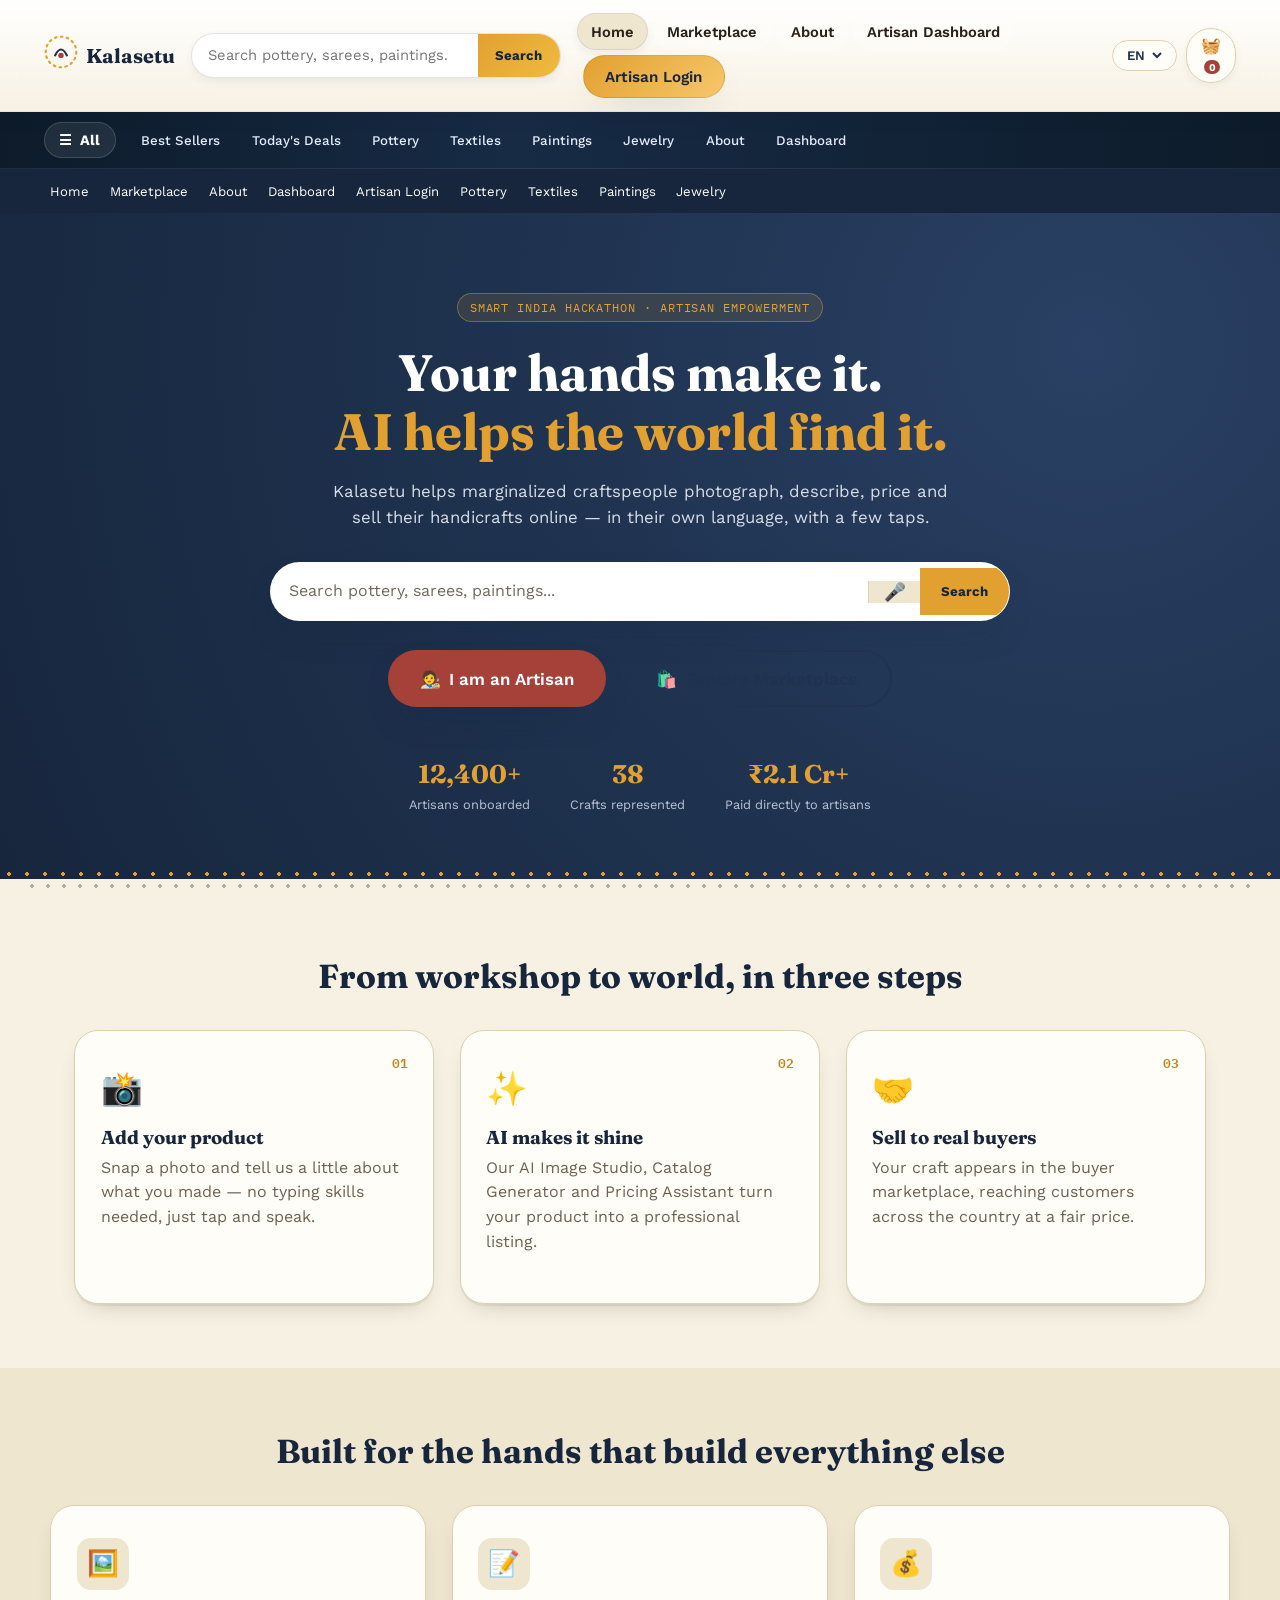
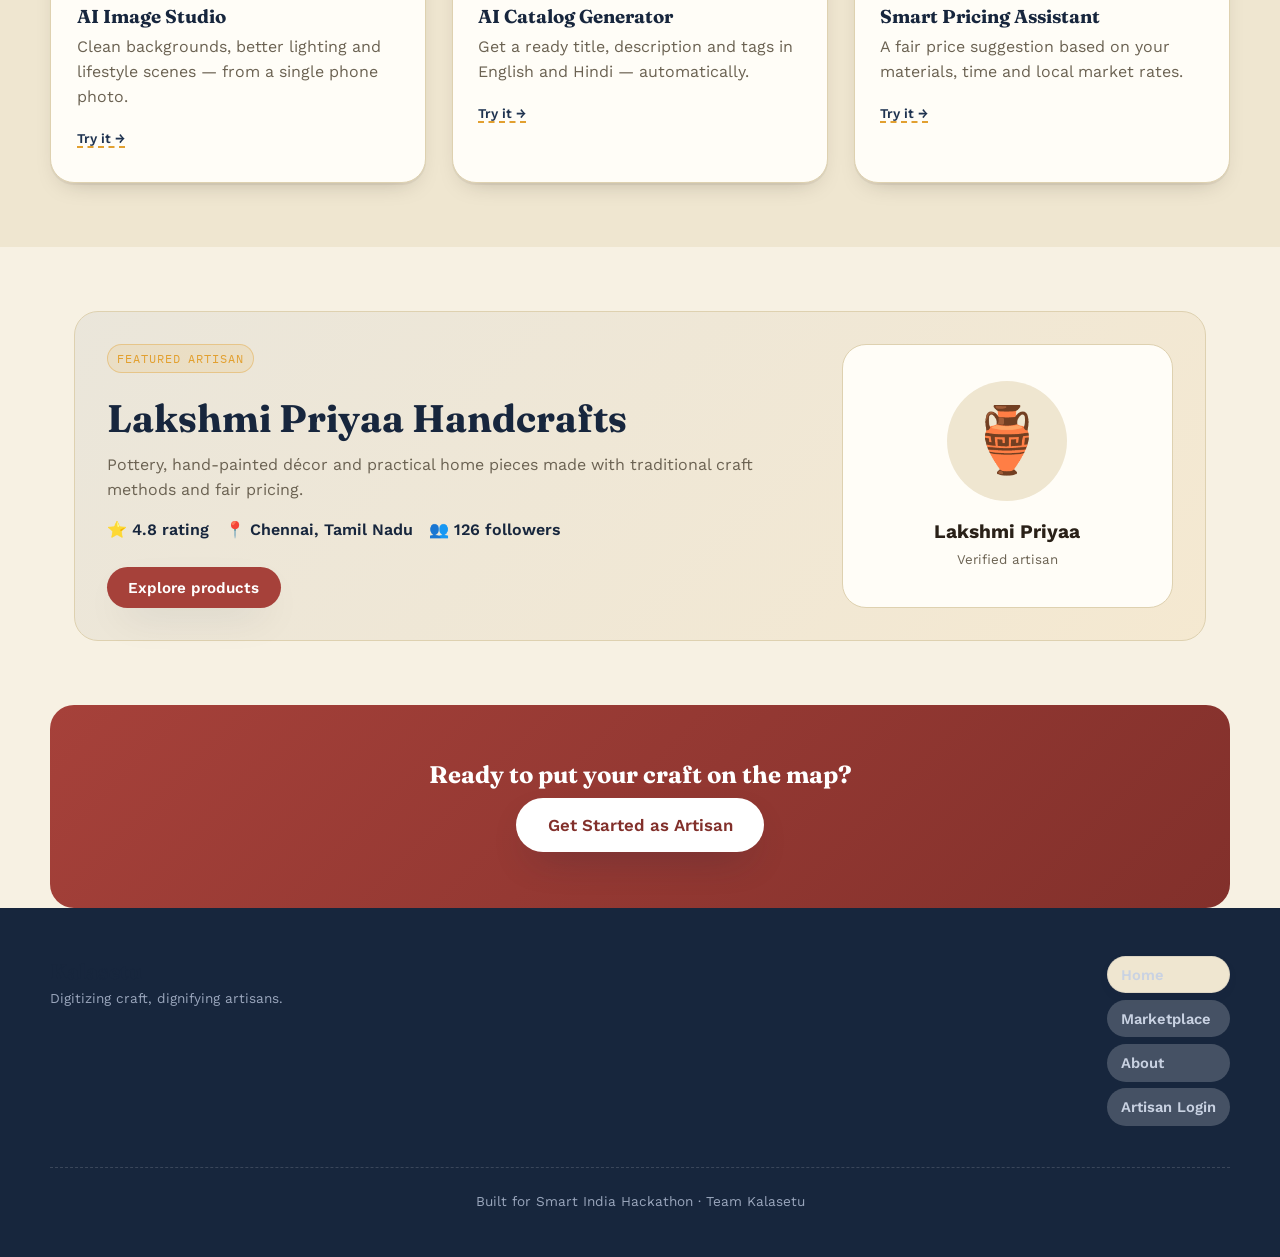
==== commit 88da4f80: "Improve storefront menu styling" ====
--- a/frontend/index.html
+++ b/frontend/index.html
@@ -28,6 +28,11 @@
         <span data-en="Kalasetu" data-hi="कलासेटु">Kalasetu</span>
       </span>
     </a>
+
+    <div class="header-search" role="search">
+      <input type="search" aria-label="Search handcrafted products" placeholder="Search pottery, sarees, paintings...">
+      <button type="button" aria-label="Submit search">Search</button>
+    </div>
 
     <nav class="main-nav" id="mainNav" aria-label="Primary">
       <button class="nav-link" data-target="landing"><span data-en="Home" data-hi="होम">Home</span></button>
@@ -61,6 +66,34 @@
     </div>
   </div>
 </header>
+
+<div class="header-menu-strip" aria-label="Main menu categories">
+  <div class="header-menu-inner">
+    <div class="menu-dropdown-wrap">
+      <button type="button" class="menu-trigger" aria-label="Browse categories">
+        <span aria-hidden="true">☰</span>
+        All
+      </button>
+      <div class="menu-dropdown" aria-label="Browse categories menu">
+        <button type="button" data-target="marketplace">Pottery</button>
+        <button type="button" data-target="marketplace">Textiles</button>
+        <button type="button" data-target="marketplace">Paintings</button>
+        <button type="button" data-target="marketplace">Jewelry</button>
+        <button type="button" data-target="marketplace">Woodwork</button>
+      </div>
+    </div>
+    <nav class="header-categories" aria-label="Store categories">
+      <button type="button" data-target="marketplace">Best Sellers</button>
+      <button type="button" data-target="marketplace">Today's Deals</button>
+      <button type="button" data-target="marketplace">Pottery</button>
+      <button type="button" data-target="marketplace">Textiles</button>
+      <button type="button" data-target="marketplace">Paintings</button>
+      <button type="button" data-target="marketplace">Jewelry</button>
+      <button type="button" data-target="about">About</button>
+      <button type="button" data-target="dashboard">Dashboard</button>
+    </nav>
+  </div>
+</div>
 
 <main id="app">
 
--- a/frontend/style.css
+++ b/frontend/style.css
@@ -87,13 +87,15 @@
    Header
    ========================================================= */
 .site-header{
-  position:sticky; top:0; z-index:100;
-  background:rgba(247,241,227,.92); backdrop-filter:blur(6px);
-  border-bottom:1px solid var(--line);
+  position:sticky; top:0; z-index:120;
+  background:linear-gradient(180deg, rgba(255,255,255,.96), rgba(247,241,227,.92));
+  backdrop-filter:blur(8px);
+  border-bottom:1px solid rgba(24,35,57,.12);
+  box-shadow:0 6px 18px rgba(19,28,48,.06);
 }
 .header-inner{
-  max-width:1240px; margin:0 auto; padding:.7rem 1.5rem;
-  display:flex; align-items:center; gap:1.5rem;
+  max-width:1240px; margin:0 auto; padding:.8rem 1.5rem;
+  display:flex; align-items:center; gap:1rem;
 }
 .left-menu-toggle{ width:2.3rem; height:2.3rem; border:1px solid var(--line); border-radius:var(--radius-sm); background:var(--card); color:var(--indigo-deep); font-size:1.25rem; line-height:1; }
 .left-menu-toggle:hover{ background:var(--paper-alt); }
@@ -108,13 +110,26 @@
 @keyframes menuIn{ from{ transform:translateX(-100%); } to{ transform:translateX(0); } }
 .brand{ display:flex; align-items:center; gap:.5rem; text-decoration:none; background:none; border:none; }
 .brand-name{ font-family:var(--font-display); font-weight:700; font-size:1.25rem; color:var(--indigo-deep); }
+.header-search{
+  flex:1 1 420px; display:flex; align-items:center; max-width:540px; min-width:180px;
+  border:1.5px solid rgba(17,24,39,.12); border-radius:999px; overflow:hidden; background:#fff;
+  box-shadow:0 4px 10px rgba(15,23,42,.05);
+}
+.header-search input{
+  flex:1; min-width:0; border:none; background:transparent; padding:.8rem 1rem; font-size:.92rem; outline:none; color:var(--ink);
+}
+.header-search button{
+  border:none; background:linear-gradient(135deg, var(--turmeric), #f0bb40); color:var(--indigo-deep);
+  font-weight:700; padding:.85rem 1.1rem; cursor:pointer;
+}
 .main-nav{ display:flex; align-items:center; gap:.3rem; margin-left:auto; flex-wrap:wrap; }
 .nav-link{
-  background:none; border:none; color:var(--ink); font-weight:500; font-size:.92rem;
-  padding:.55em .8em; border-radius:999px;
-}
-.nav-link:hover{ background:var(--paper-alt); }
-.nav-cta{ margin-left:.4rem; }
+  background:rgba(255,255,255,.2); border:1px solid transparent; color:var(--ink); font-weight:600; font-size:.92rem;
+  padding:.6em .9em; border-radius:999px; transition:all .2s ease;
+}
+.nav-link:hover, .nav-link.active{ background:var(--paper-alt); border-color:rgba(17,24,39,.08); box-shadow:0 4px 10px rgba(28,38,72,.06); }
+.nav-cta{ margin-left:.4rem; background:linear-gradient(135deg, var(--turmeric), #f7c76b); color:var(--indigo-deep); border:1px solid rgba(102,71,18,.15); }
+.nav-cta:hover, .nav-cta.active{ background:linear-gradient(135deg, #f9d36b, #f0bb40); color:var(--indigo-deep); }
 .header-tools{ display:flex; align-items:center; gap:.6rem; }
 .language-picker{ background:var(--card); border:1.5px solid var(--line); border-radius:999px; padding:.35em .65em; display:flex; align-items:center; gap:.3rem; color:var(--indigo); }
 .language-picker select{ border:0; background:transparent; color:var(--indigo); font:600 .82rem var(--font-body); cursor:pointer; outline:none; }
@@ -124,7 +139,7 @@
 html[data-lang="hi"] [data-lang-label-hi]{ opacity:1; color:var(--madder); }
 .cart-btn{
   background:var(--card); border:1.5px solid var(--line); border-radius:999px;
-  padding:.45em .7em; font-size:1rem; position:relative;
+  padding:.45em .7em; font-size:1rem; position:relative; box-shadow:0 3px 8px rgba(16,24,40,.05);
 }
 .cart-count{
   background:var(--madder); color:#fff; font-size:.65rem; font-weight:700;
@@ -145,9 +160,41 @@
 .order-total{ display:flex; justify-content:space-between; padding-top:.8rem; border-top:1px solid var(--line); }
 .order-total strong{ color:var(--madder-deep); font-family:var(--font-mono); }
 .hamburger{
-  display:none; flex-direction:column; gap:4px; background:none; border:none; padding:.4em;
+  display:none; flex-direction:column; gap:4px; background:none; border:none; padding:.4em; cursor:pointer;
 }
 .hamburger span{ width:22px; height:2px; background:var(--ink); border-radius:2px; }
+.header-menu-strip{
+  background:linear-gradient(90deg, #0d1b2a, #172b45 40%, #0d1b2a);
+  border-bottom:1px solid rgba(255,255,255,.08);
+}
+.header-menu-inner{
+  max-width:1240px; margin:0 auto; padding:.65rem 1.5rem;
+  display:flex; align-items:center; gap:.8rem;
+  overflow-x:auto;
+}
+.header-menu-inner::-webkit-scrollbar{ display:none; }
+.menu-dropdown-wrap{ position:relative; flex-shrink:0; }
+.menu-trigger{
+  flex-shrink:0; display:inline-flex; align-items:center; gap:.5rem;
+  background:rgba(255,255,255,.08); color:#fff; border:1px solid rgba(255,255,255,.15);
+  border-radius:999px; padding:.55rem .9rem; font-weight:700; font-size:.9rem; cursor:pointer;
+}
+.menu-dropdown{
+  position:absolute; top:calc(100% + .45rem); left:0; display:none; flex-direction:column; gap:.2rem;
+  min-width:180px; background:#fff; border:1px solid var(--line); border-radius:14px; padding:.5rem;
+  box-shadow:0 16px 32px rgba(15,23,42,.12); z-index:20;
+}
+.menu-dropdown-wrap:hover .menu-dropdown, .menu-dropdown-wrap:focus-within .menu-dropdown { display:flex; }
+.menu-dropdown button{
+  border:none; background:none; text-align:left; color:var(--ink); padding:.6rem .7rem; border-radius:8px; font-weight:500; cursor:pointer;
+}
+.menu-dropdown button:hover{ background:var(--paper-alt); color:var(--indigo-deep); }
+.header-categories{ display:flex; align-items:center; gap:.35rem; flex-wrap:nowrap; }
+.header-categories button{
+  background:none; border:none; color:#e6ecff; font-weight:500; font-size:.83rem;
+  padding:.55rem .8rem; border-radius:999px; cursor:pointer; white-space:nowrap;
+}
+.header-categories button:hover{ background:rgba(255,255,255,.1); color:#fff; }
 
 /* =========================================================
    Signature element: running-stitch dividers
@@ -637,20 +684,30 @@
 }
 
 @media (max-width:760px){
+  .header-inner{
+    flex-wrap:wrap;
+    gap:.75rem;
+  }
+  .header-search{
+    order:3; flex-basis:100%; max-width:none; width:100%;
+  }
   .main-nav{
-    position:fixed; top:64px; left:0; right:0; bottom:0; background:var(--paper);
-    flex-direction:column; align-items:stretch; padding:1.2rem; gap:.3rem; transform:translateX(-100%);
-    transition:transform .25s ease; overflow-y:auto;
+    position:fixed; top:72px; left:0; right:0; bottom:0; background:rgba(247,241,227,.98);
+    flex-direction:column; align-items:stretch; padding:1.2rem; gap:.5rem; transform:translateX(-100%);
+    transition:transform .25s ease; overflow-y:auto; border-top:1px solid var(--line);
+    box-shadow:0 10px 26px rgba(15,23,42,.12);
   }
   .main-nav.open{ transform:translateX(0); }
-  .nav-link, .nav-cta{ width:100%; justify-content:flex-start; }
+  .nav-link, .nav-cta{ width:100%; justify-content:flex-start; text-align:left; }
+  .nav-link{ padding:.8rem .9rem; }
+  .nav-cta{ margin-left:0; }
   .hamburger{ display:flex; }
   .app-shell{ flex-direction:column; }
   .sidebar{ width:100%; flex-direction:row; overflow-x:auto; padding:.8rem; }
   .side-link{ flex-direction:column; font-size:.68rem; gap:.2em; white-space:nowrap; padding:.5em .7em; }
   .side-link-logout{ margin-top:0; }
   .stat-cards{ grid-template-columns:1fr 1fr; }
-  .header-inner{ flex-wrap:wrap; }
+  .header-menu-strip{ display:none; }
   .storefront-subnav{ gap:1rem; padding-left:1rem; padding-right:1rem; }
   .storefront-search{ padding:0 1rem; }
   .storefront-hero{ grid-template-columns:1fr; }
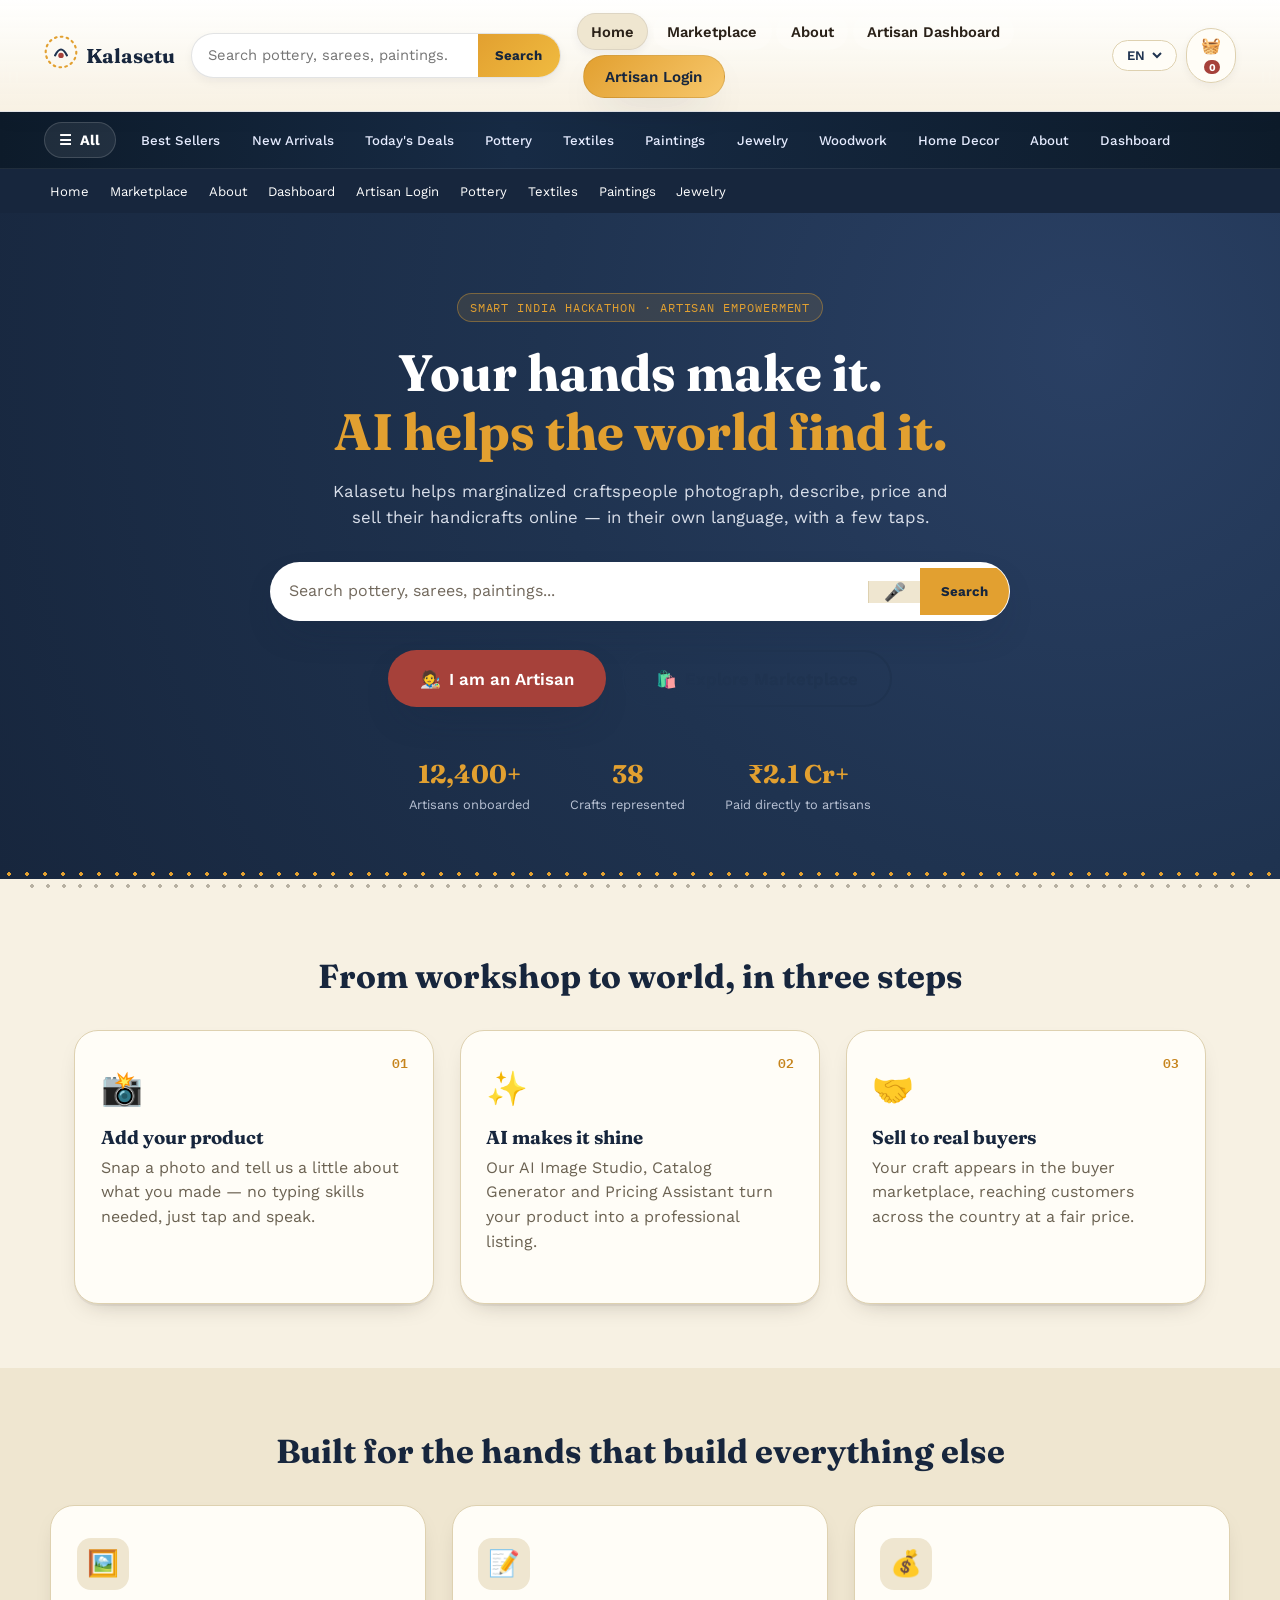
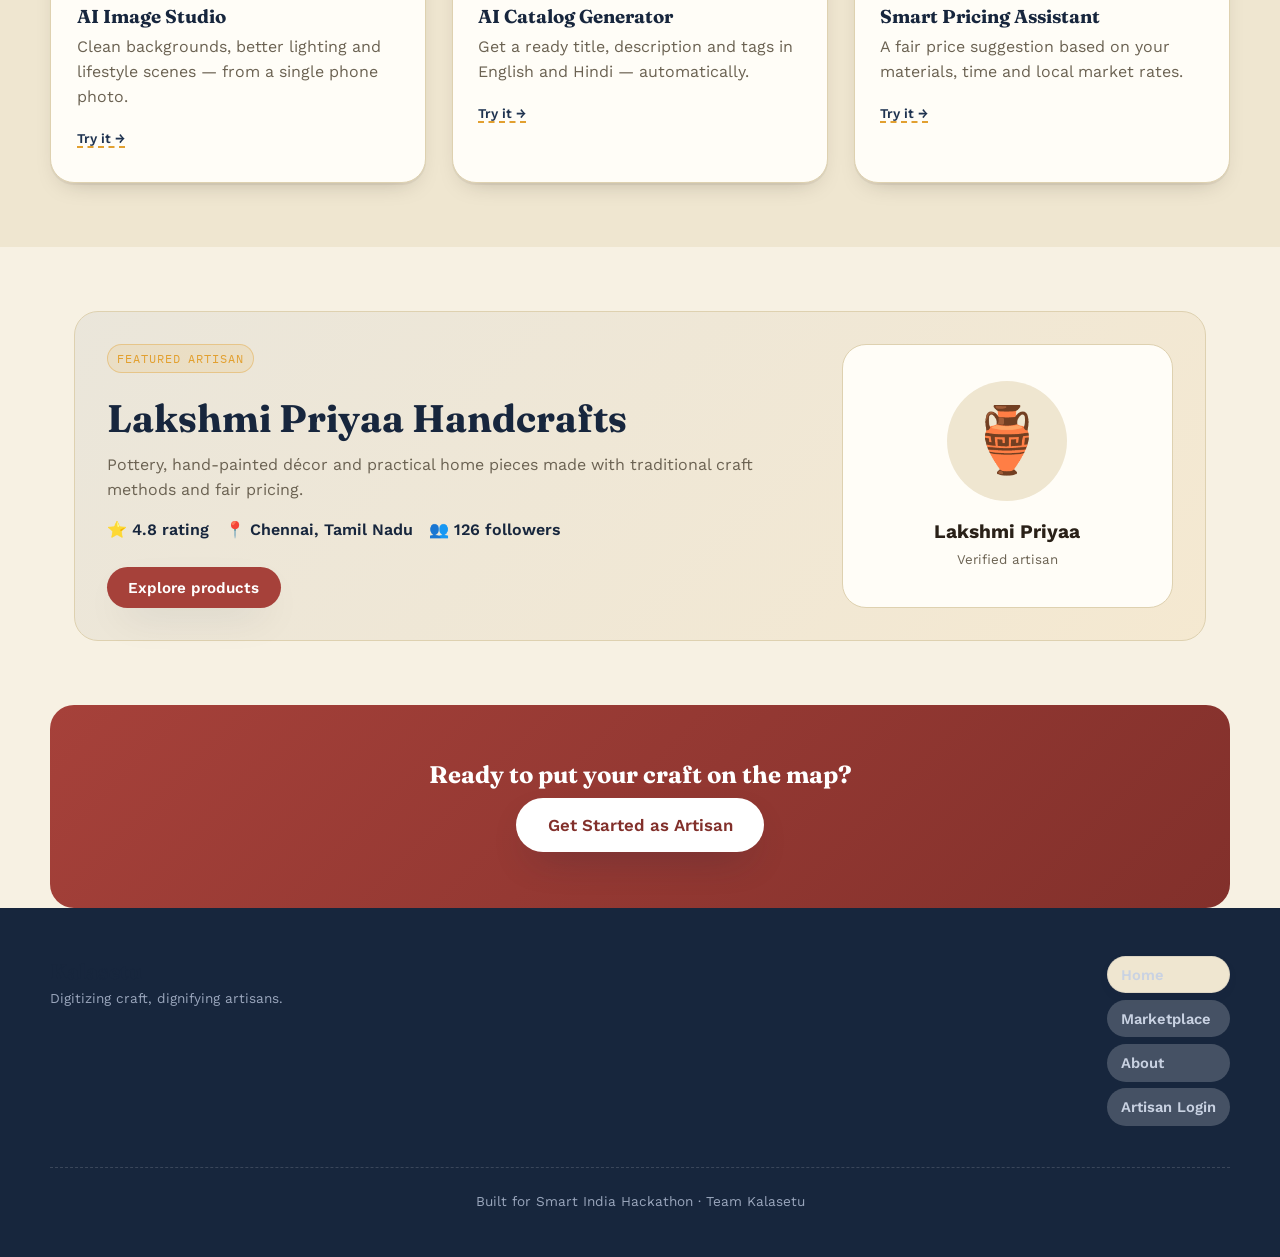
==== commit 8686e637: "Add all product categories to menu bar" ====
--- a/frontend/index.html
+++ b/frontend/index.html
@@ -75,6 +75,8 @@
         All
       </button>
       <div class="menu-dropdown" aria-label="Browse categories menu">
+        <button type="button" data-target="marketplace">Best Sellers</button>
+        <button type="button" data-target="marketplace">New Arrivals</button>
         <button type="button" data-target="marketplace">Pottery</button>
         <button type="button" data-target="marketplace">Textiles</button>
         <button type="button" data-target="marketplace">Paintings</button>
@@ -84,11 +86,14 @@
     </div>
     <nav class="header-categories" aria-label="Store categories">
       <button type="button" data-target="marketplace">Best Sellers</button>
+      <button type="button" data-target="marketplace">New Arrivals</button>
       <button type="button" data-target="marketplace">Today's Deals</button>
       <button type="button" data-target="marketplace">Pottery</button>
       <button type="button" data-target="marketplace">Textiles</button>
       <button type="button" data-target="marketplace">Paintings</button>
       <button type="button" data-target="marketplace">Jewelry</button>
+      <button type="button" data-target="marketplace">Woodwork</button>
+      <button type="button" data-target="marketplace">Home Decor</button>
       <button type="button" data-target="about">About</button>
       <button type="button" data-target="dashboard">Dashboard</button>
     </nav>
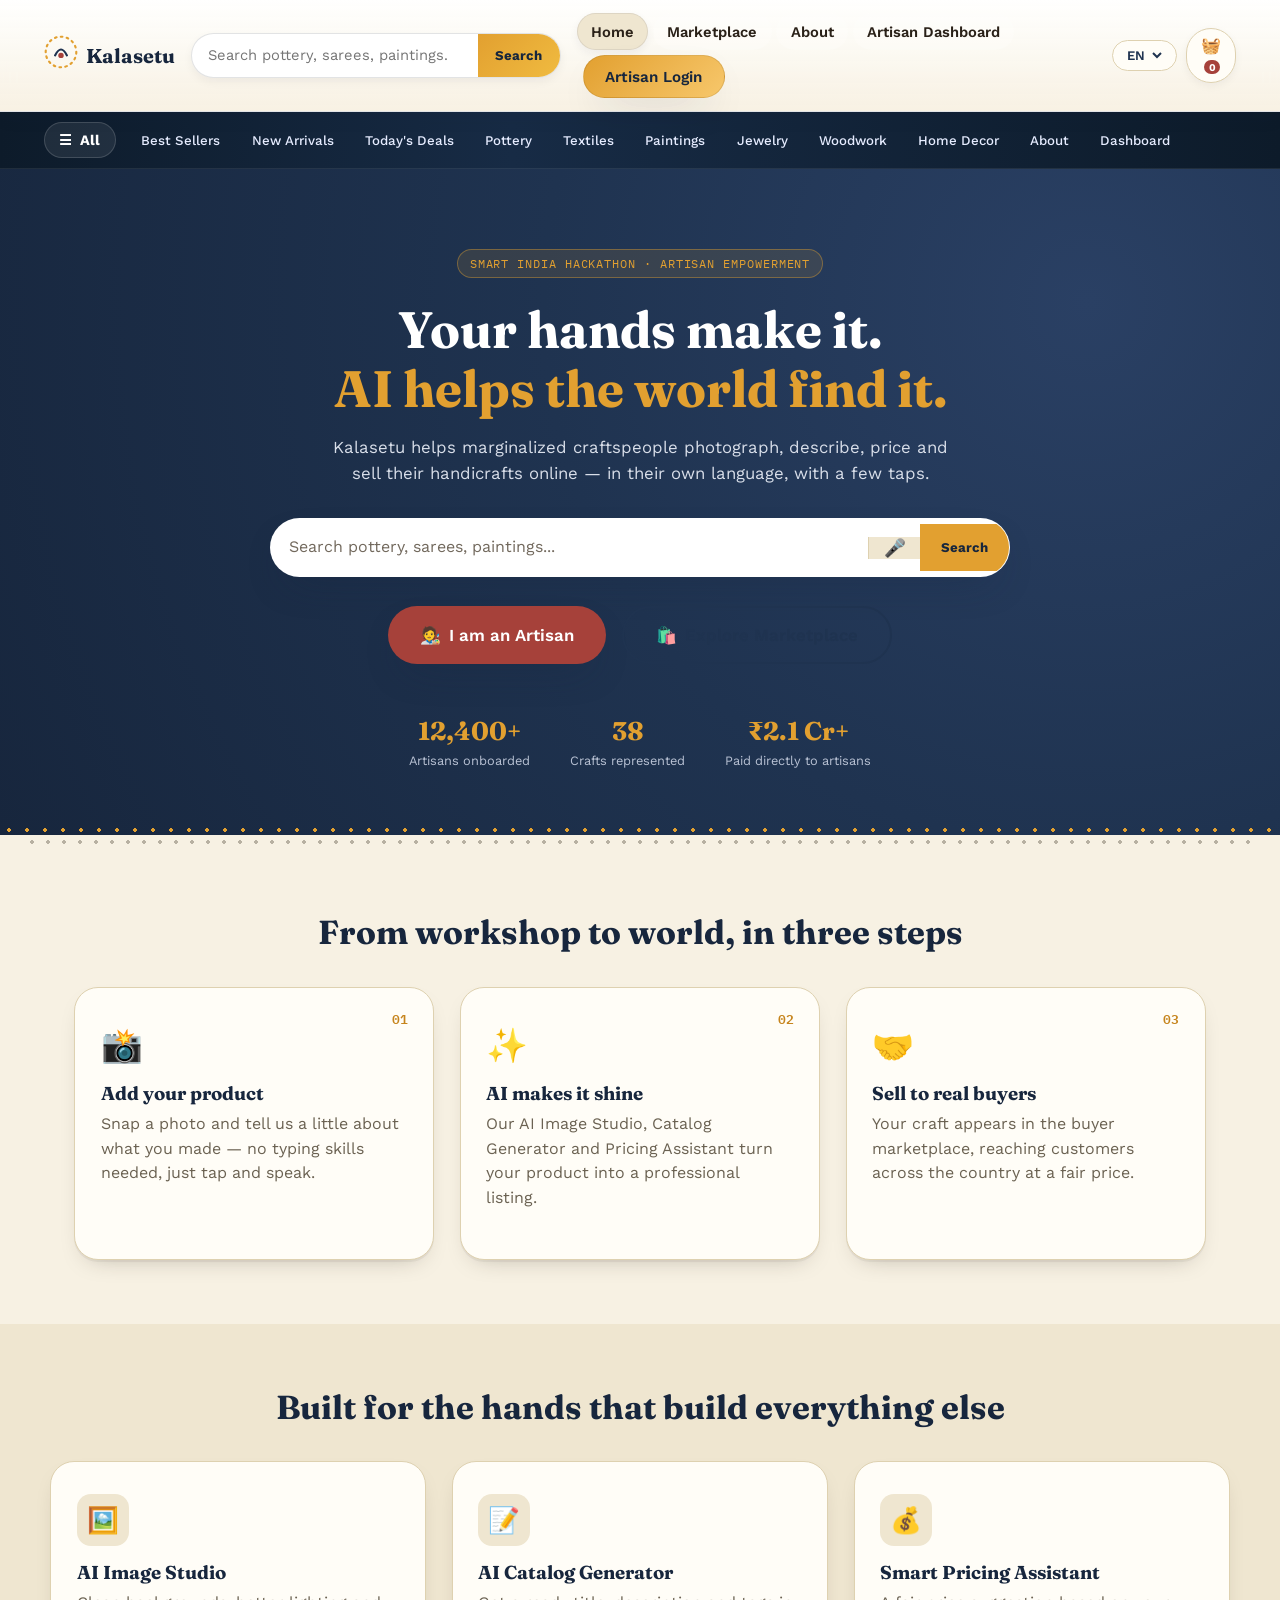
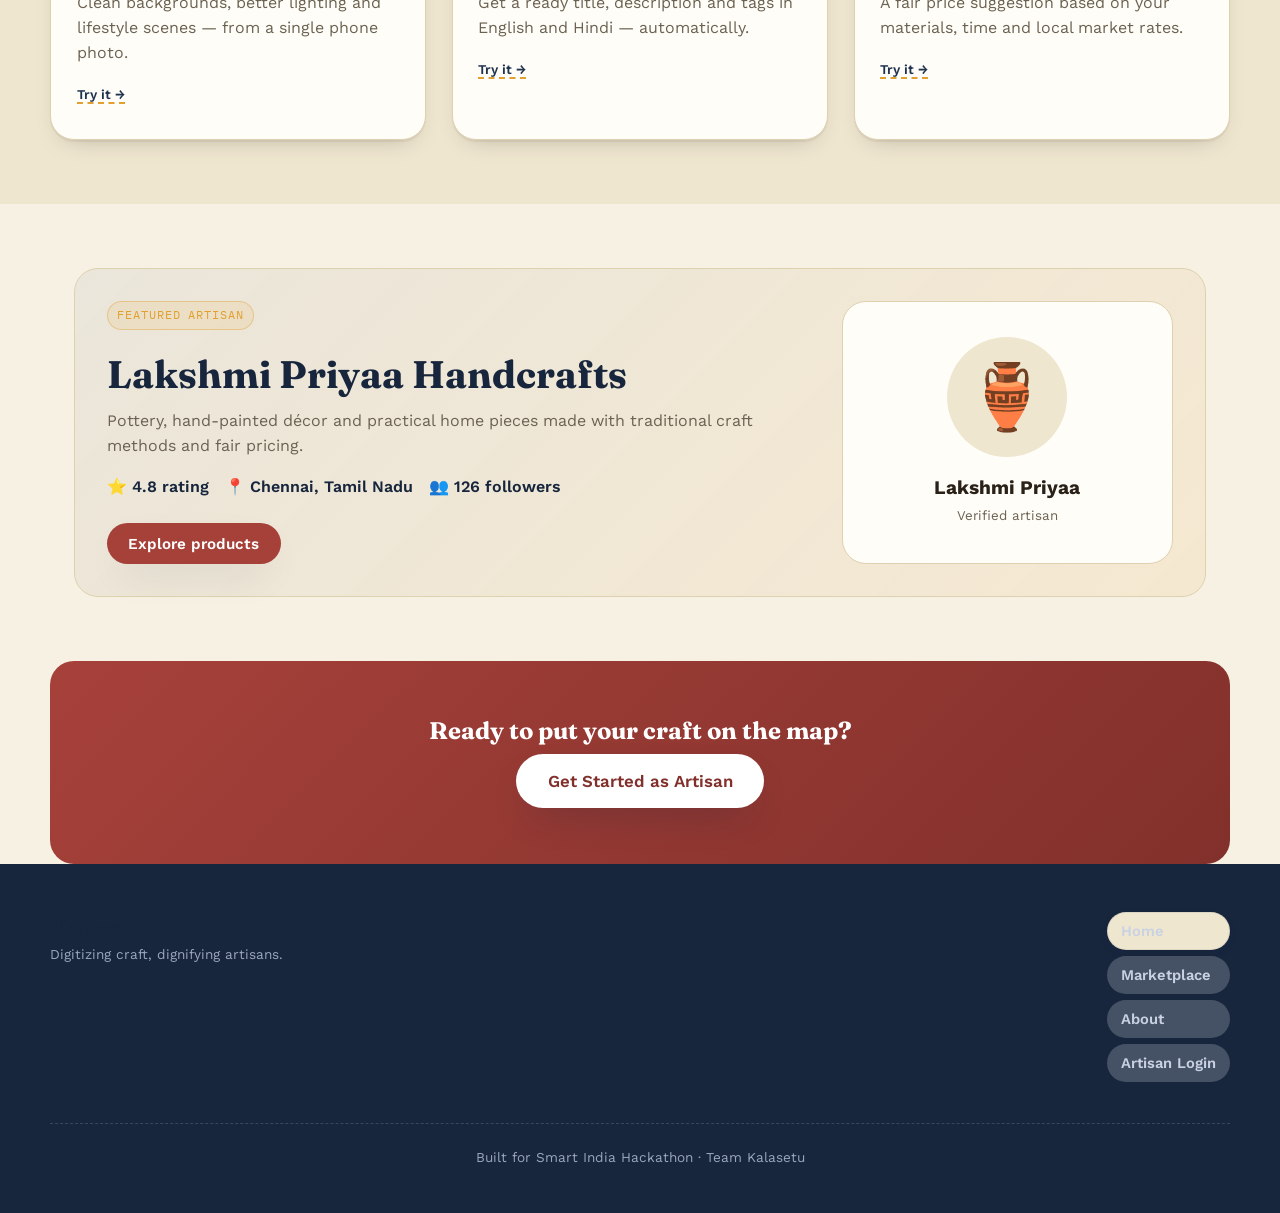
==== commit b1244957: "Remove extra home submenu" ====
--- a/frontend/index.html
+++ b/frontend/index.html
@@ -104,18 +104,6 @@
 
 <!-- ============ 1. LANDING PAGE ============ -->
 <section class="page" id="page-landing" data-page="landing">
-
-  <nav class="storefront-subnav" aria-label="Home menu">
-    <button type="button" data-target="landing">Home</button>
-    <button type="button" data-target="marketplace">Marketplace</button>
-    <button type="button" data-target="about">About</button>
-    <button type="button" data-target="dashboard">Dashboard</button>
-    <button type="button" data-target="login">Artisan Login</button>
-    <button type="button" data-target="marketplace">Pottery</button>
-    <button type="button" data-target="marketplace">Textiles</button>
-    <button type="button" data-target="marketplace">Paintings</button>
-    <button type="button" data-target="marketplace">Jewelry</button>
-  </nav>
 
   <div class="hero">
     <div class="hero-thread" aria-hidden="true"></div>
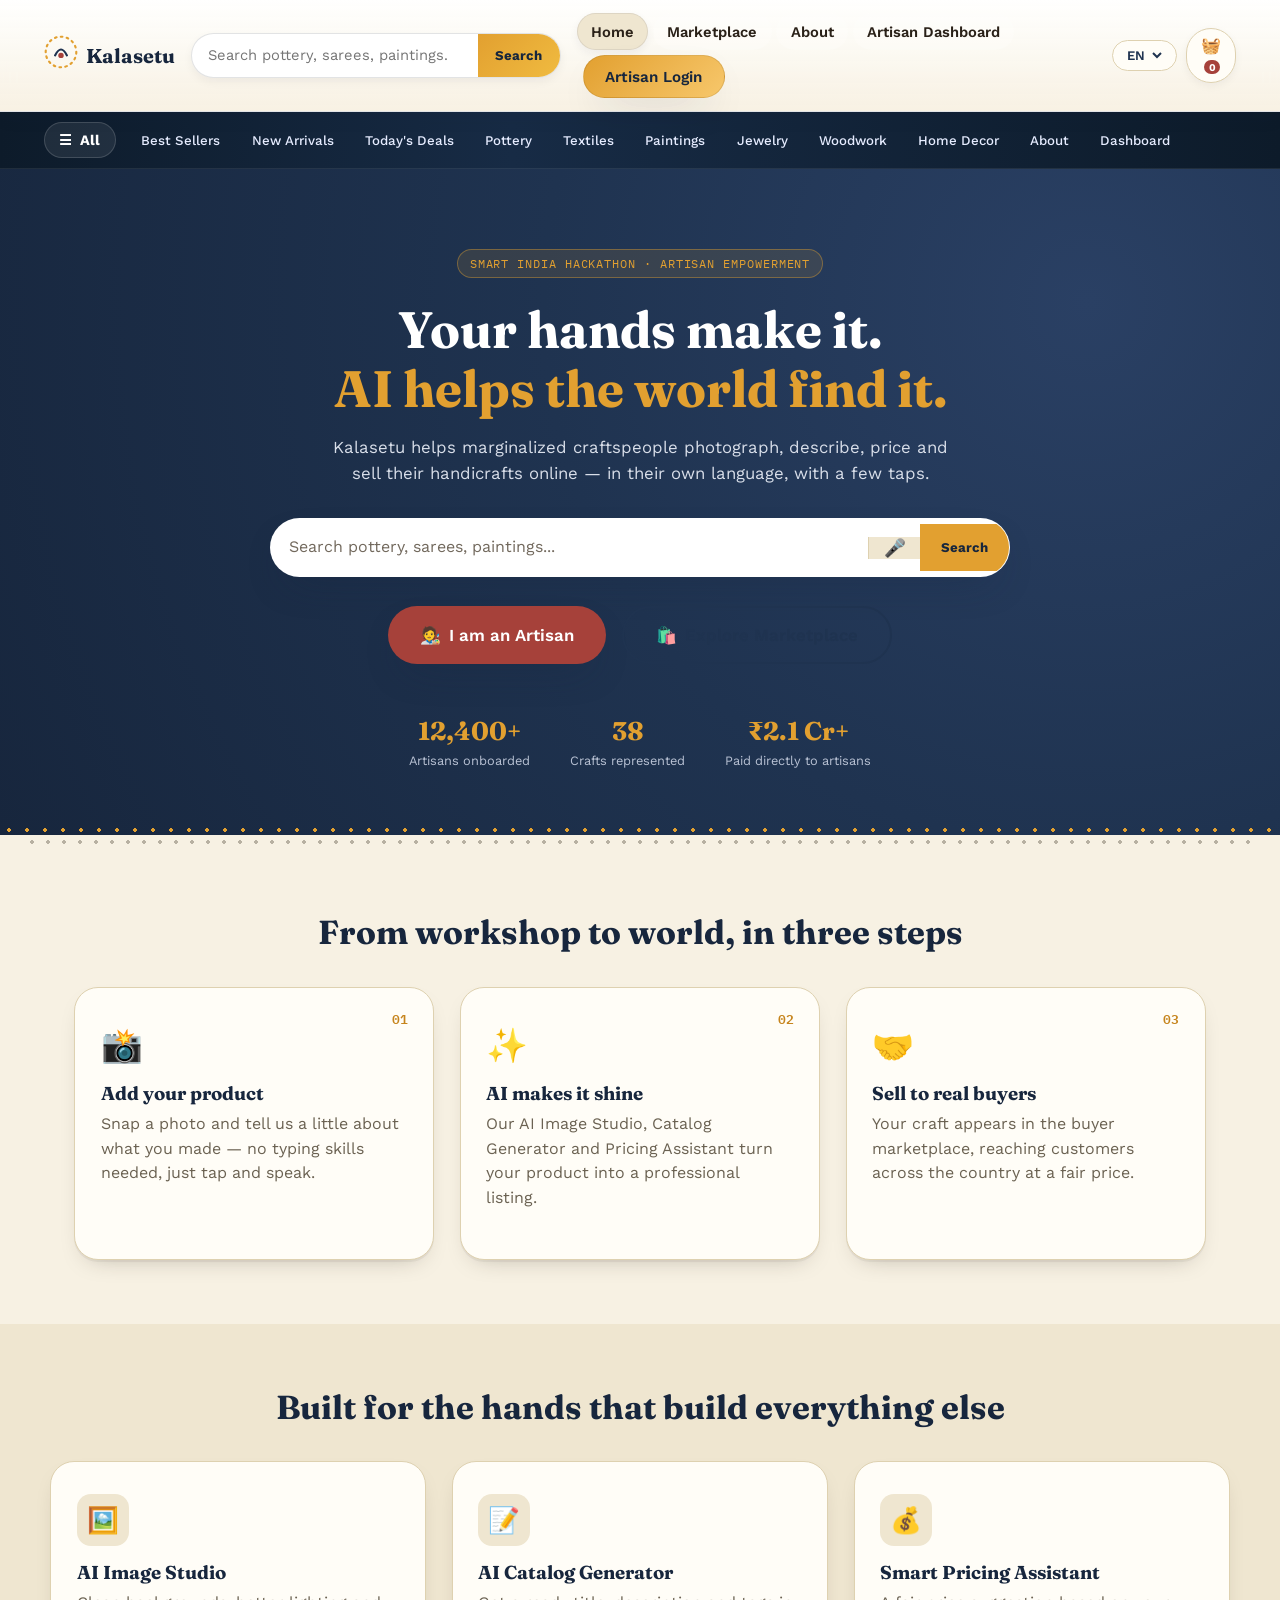
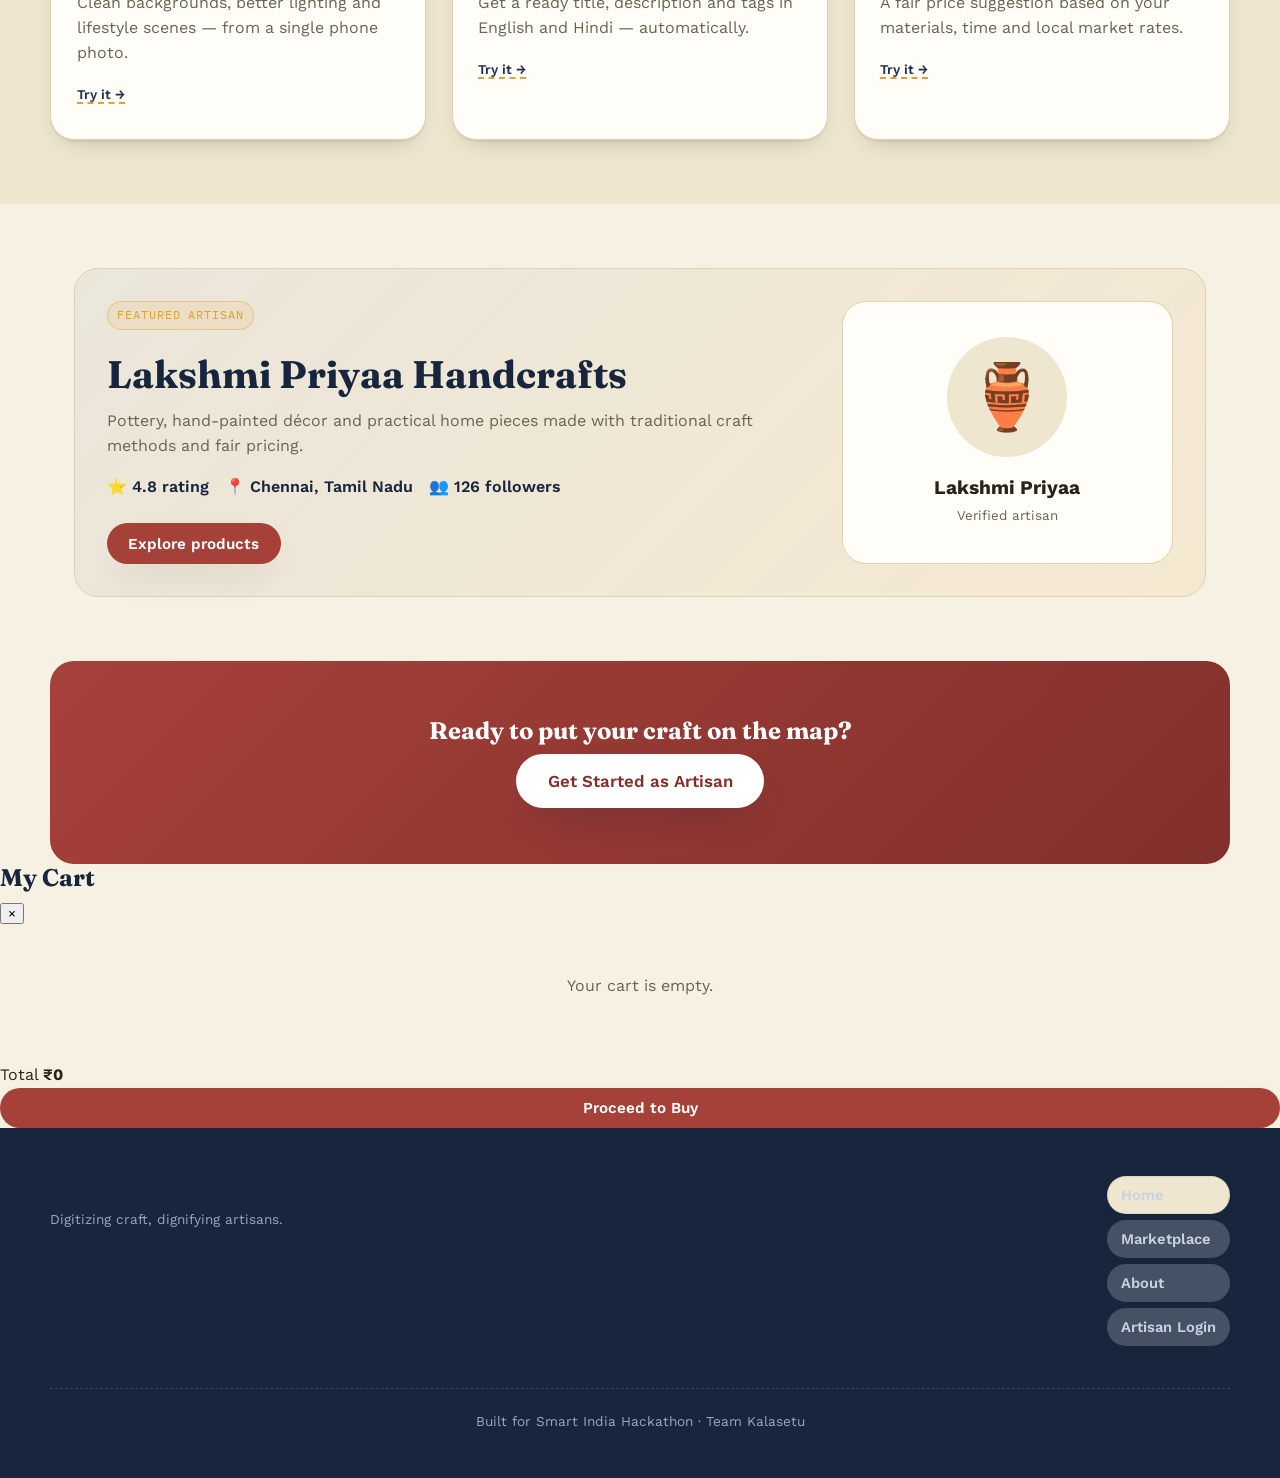
==== commit 65c6271c: "Add category landing views" ====
--- a/frontend/index.html
+++ b/frontend/index.html
@@ -75,25 +75,25 @@
         All
       </button>
       <div class="menu-dropdown" aria-label="Browse categories menu">
-        <button type="button" data-target="marketplace">Best Sellers</button>
-        <button type="button" data-target="marketplace">New Arrivals</button>
-        <button type="button" data-target="marketplace">Pottery</button>
-        <button type="button" data-target="marketplace">Textiles</button>
-        <button type="button" data-target="marketplace">Paintings</button>
-        <button type="button" data-target="marketplace">Jewelry</button>
-        <button type="button" data-target="marketplace">Woodwork</button>
+        <button type="button" data-target="marketplace" data-category="best-sellers">Best Sellers</button>
+        <button type="button" data-target="marketplace" data-category="new-arrivals">New Arrivals</button>
+        <button type="button" data-target="marketplace" data-category="Pottery">Pottery</button>
+        <button type="button" data-target="marketplace" data-category="Textiles & Weaving">Textiles</button>
+        <button type="button" data-target="marketplace" data-category="Painting">Paintings</button>
+        <button type="button" data-target="marketplace" data-category="Jewelry">Jewelry</button>
+        <button type="button" data-target="marketplace" data-category="Woodwork">Woodwork</button>
       </div>
     </div>
     <nav class="header-categories" aria-label="Store categories">
-      <button type="button" data-target="marketplace">Best Sellers</button>
-      <button type="button" data-target="marketplace">New Arrivals</button>
-      <button type="button" data-target="marketplace">Today's Deals</button>
-      <button type="button" data-target="marketplace">Pottery</button>
-      <button type="button" data-target="marketplace">Textiles</button>
-      <button type="button" data-target="marketplace">Paintings</button>
-      <button type="button" data-target="marketplace">Jewelry</button>
-      <button type="button" data-target="marketplace">Woodwork</button>
-      <button type="button" data-target="marketplace">Home Decor</button>
+      <button type="button" data-target="marketplace" data-category="best-sellers">Best Sellers</button>
+      <button type="button" data-target="marketplace" data-category="new-arrivals">New Arrivals</button>
+      <button type="button" data-target="marketplace" data-category="todays-deals">Today's Deals</button>
+      <button type="button" data-target="marketplace" data-category="Pottery">Pottery</button>
+      <button type="button" data-target="marketplace" data-category="Textiles & Weaving">Textiles</button>
+      <button type="button" data-target="marketplace" data-category="Painting">Paintings</button>
+      <button type="button" data-target="marketplace" data-category="Jewelry">Jewelry</button>
+      <button type="button" data-target="marketplace" data-category="Woodwork">Woodwork</button>
+      <button type="button" data-target="marketplace" data-category="Pottery">Home Decor</button>
       <button type="button" data-target="about">About</button>
       <button type="button" data-target="dashboard">Dashboard</button>
     </nav>
@@ -636,8 +636,9 @@
 <!-- ============ 9. BUYER MARKETPLACE ============ -->
 <section class="page" id="page-marketplace" data-page="marketplace">
   <section class="marketplace-hero">
-    <h1 data-en="Discover handmade, sourced directly from artisans" data-hi="कारीगरों से सीधे हस्तनिर्मित शिल्प खोजें">Discover handmade, sourced directly from artisans</h1>
-    <p data-en="Every purchase pays an artisan fairly — no middlemen." data-hi="हर खरीद कारीगर को उचित मूल्य देती है — कोई बिचौलिया नहीं।">Every purchase pays an artisan fairly — no middlemen.</p>
+    <p class="category-result-label" id="marketCategoryLabel">Marketplace</p>
+    <h1 id="marketTitle" data-en="Discover handmade, sourced directly from artisans" data-hi="कारीगरों से सीधे हस्तनिर्मित शिल्प खोजें">Discover handmade, sourced directly from artisans</h1>
+    <p id="marketDescription" data-en="Every purchase pays an artisan fairly — no middlemen." data-hi="हर खरीद कारीगर को उचित मूल्य देती है — कोई बिचौलिया नहीं।">Every purchase pays an artisan fairly — no middlemen.</p>
   </section>
 
   <div class="section">
@@ -648,10 +649,14 @@
       </div>
       <select class="text-input" id="marketCategory">
         <option value="all" data-en="All Categories" data-hi="सभी श्रेणियाँ">All Categories</option>
+        <option value="best-sellers" data-en="Best Sellers" data-hi="सबसे लोकप्रिय">Best Sellers</option>
+        <option value="new-arrivals" data-en="New Arrivals" data-hi="नए आ रहे">New Arrivals</option>
+        <option value="todays-deals" data-en="Today's Deals" data-hi="आज की डील्स">Today's Deals</option>
         <option value="Pottery" data-en="Pottery" data-hi="मिट्टी के बर्तन">Pottery</option>
         <option value="Textiles & Weaving" data-en="Textiles & Weaving" data-hi="वस्त्र और बुनाई">Textiles & Weaving</option>
         <option value="Painting" data-en="Painting" data-hi="चित्रकला">Painting</option>
         <option value="Jewelry" data-en="Jewelry" data-hi="आभूषण">Jewelry</option>
+        <option value="Woodwork" data-en="Woodwork" data-hi="लकड़ी का काम">Woodwork</option>
       </select>
       <select class="text-input" id="marketSort">
         <option value="popular" data-en="Most Popular" data-hi="सबसे लोकप्रिय">Most Popular</option>
@@ -732,6 +737,23 @@
 
 </main>
 
+<div class="cart-panel" id="cartPanel" aria-live="polite">
+  <div class="cart-panel-header">
+    <h2>My Cart</h2>
+    <button type="button" class="cart-close" id="cartCloseBtn" aria-label="Close cart">×</button>
+  </div>
+  <div class="cart-items" id="cartItems">
+    <p class="empty-state">Your cart is empty.</p>
+  </div>
+  <div class="cart-summary">
+    <div class="cart-total-row">
+      <span>Total</span>
+      <strong id="cartTotal">₹0</strong>
+    </div>
+    <button type="button" class="btn btn-primary btn-block" id="checkoutBtn">Proceed to Buy</button>
+  </div>
+</div>
+
 <!-- ============ FOOTER ============ -->
 <footer class="site-footer">
   <div class="footer-inner">
